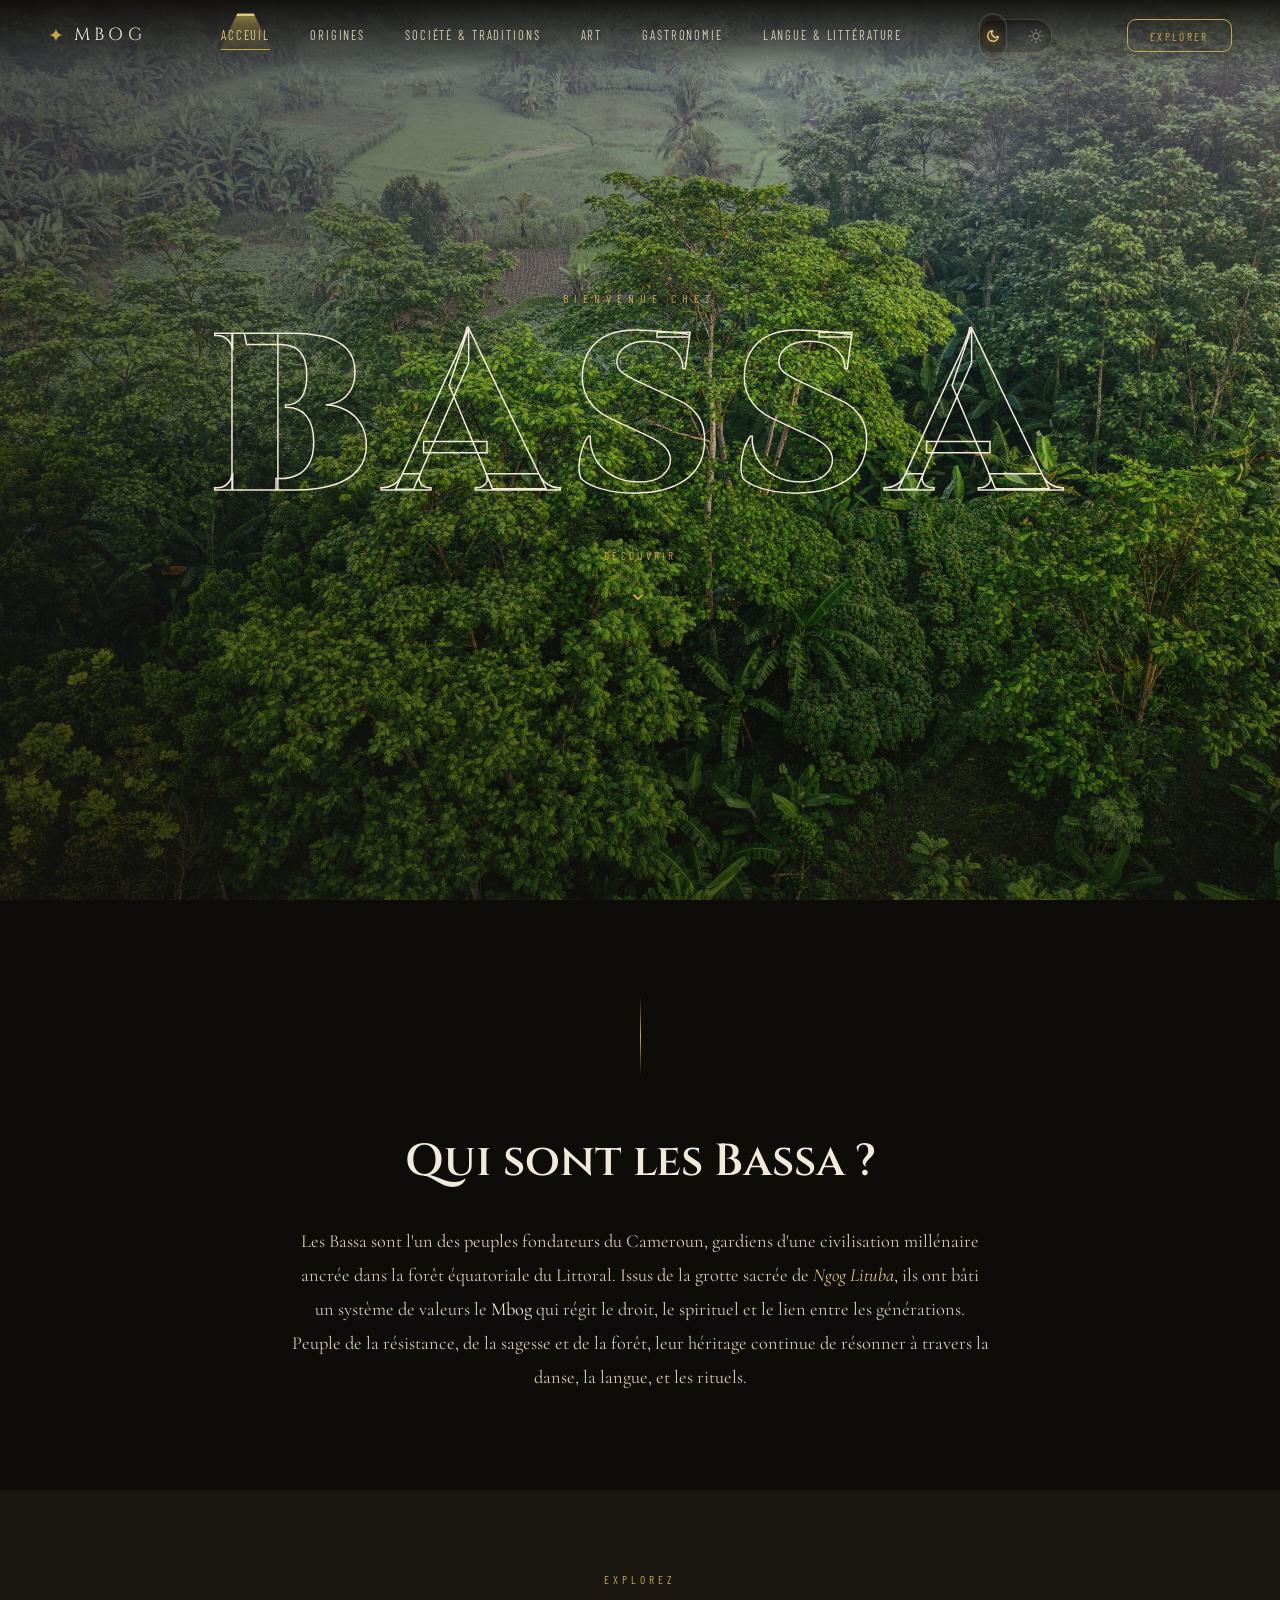
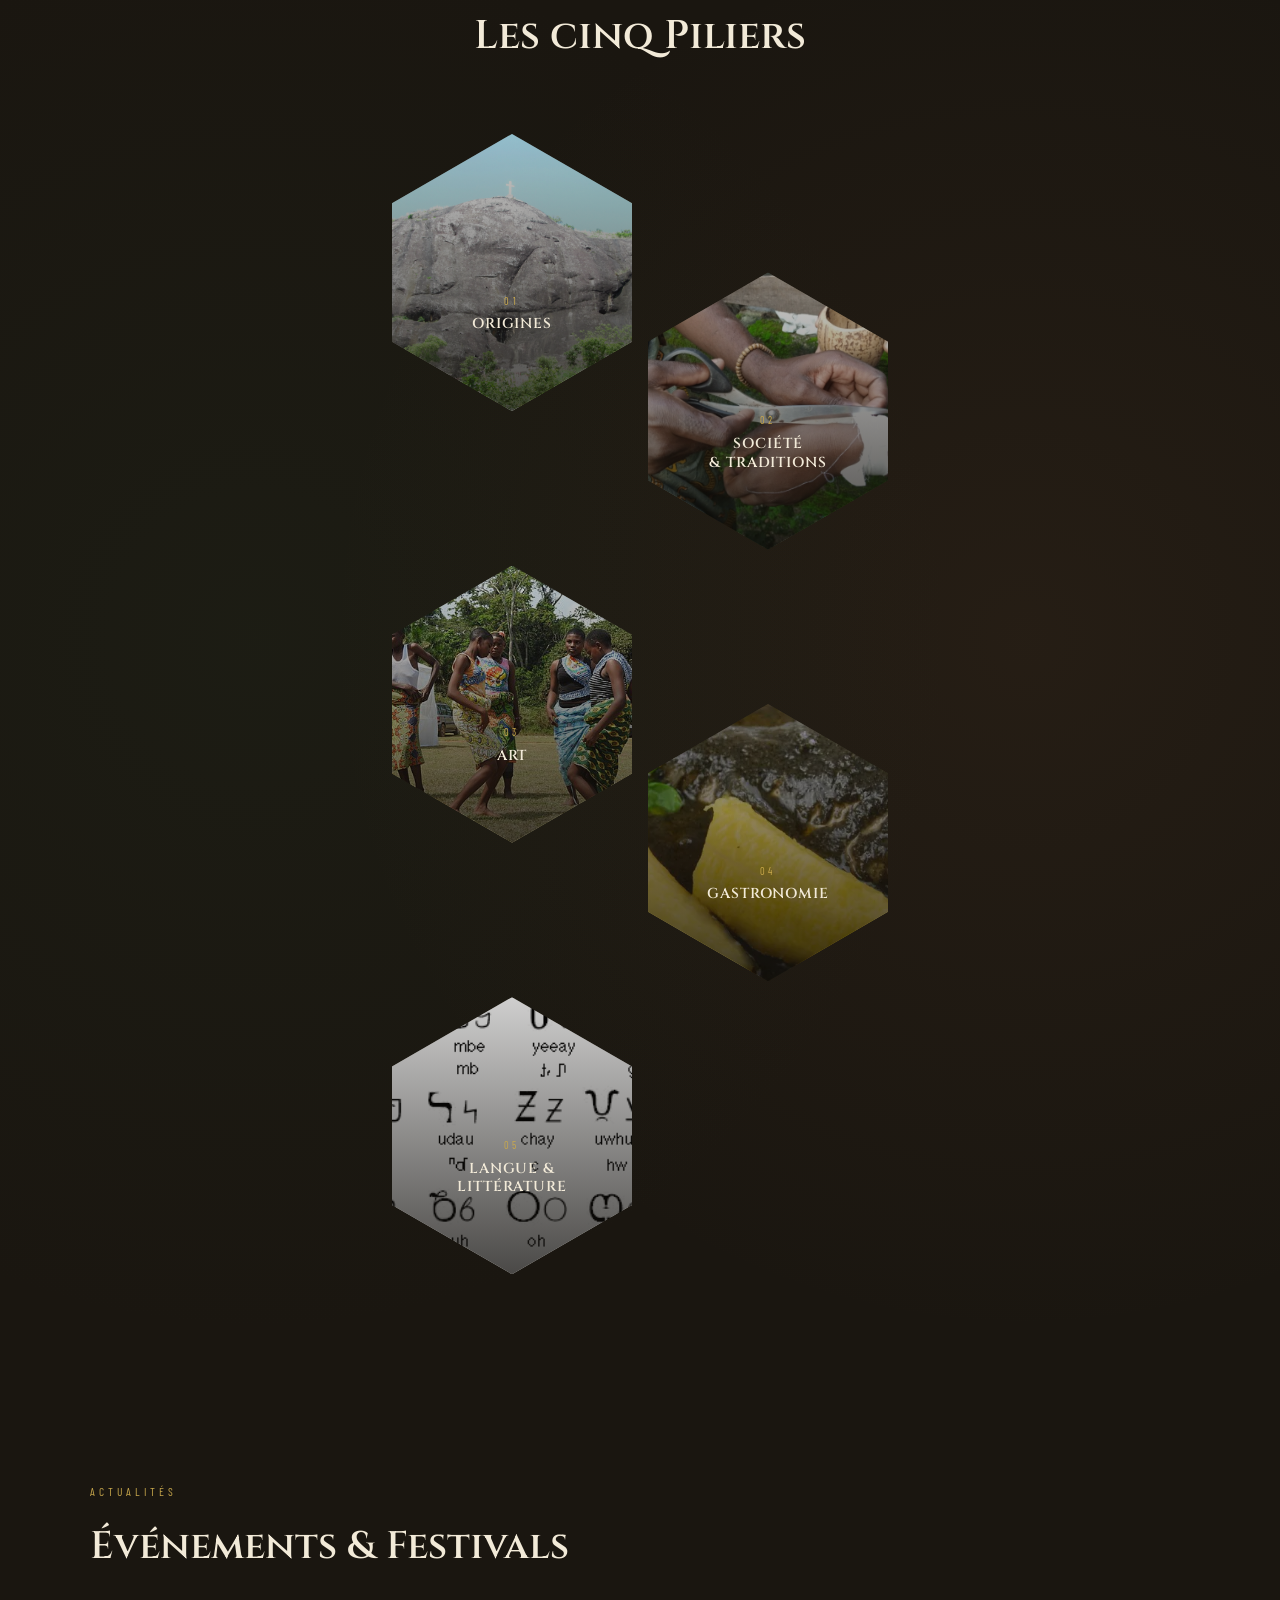
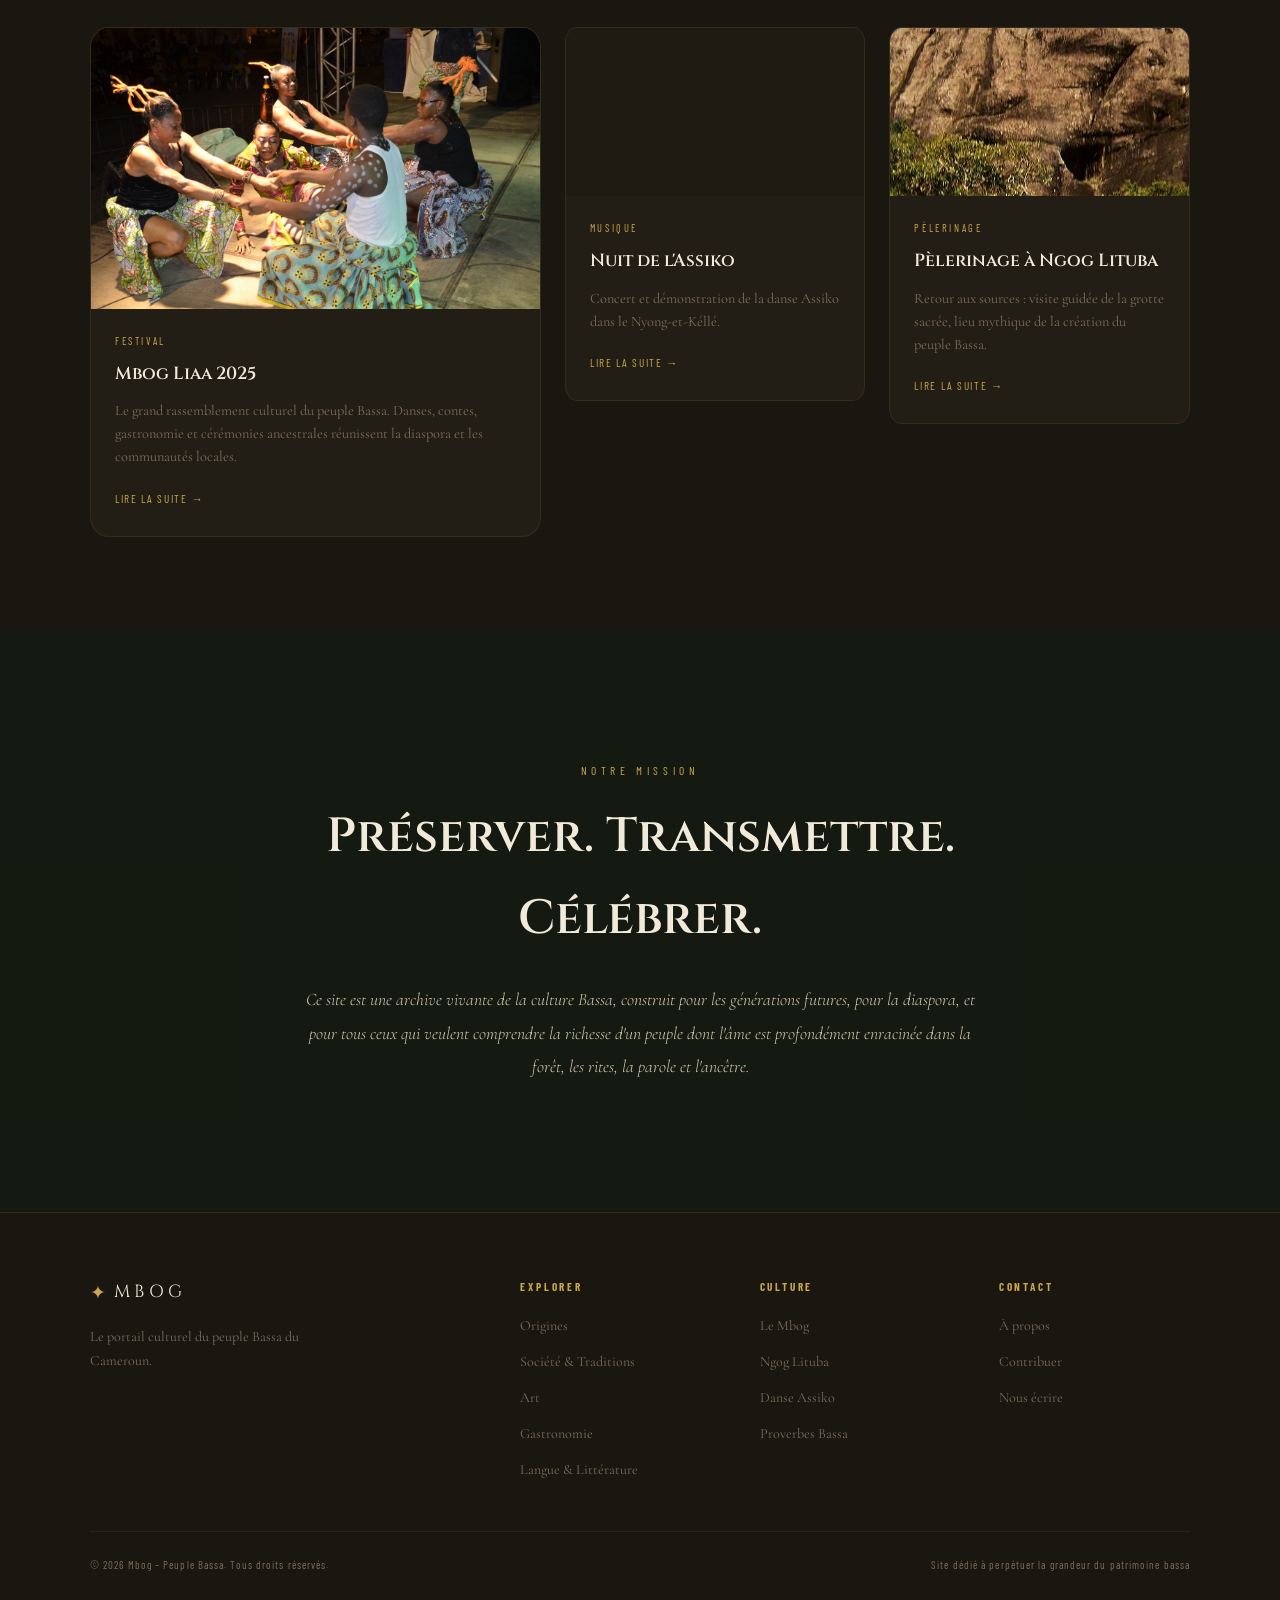
==== pages/index.html @ 488987d0 "ajout de l'effet de fleuve sur la pages histoire ." ====
<!DOCTYPE html>
<html lang="fr">
<head>
  <meta charset="UTF-8" />
  <meta name="viewport" content="width=device-width, initial-scale=1.0" />
  <title>Mbog — Le Peuple Bassa</title>
  <link rel="stylesheet" href="../css/style.css" />
  <link rel="preconnect" href="https://fonts.googleapis.com" />
  <link rel="preconnect" href="https://fonts.gstatic.com" crossorigin />
  <link href="https://fonts.googleapis.com/css2?family=Cinzel:wght@400;600;900&family=Cormorant+Garamond:ital,wght@0,300;0,400;1,300;1,400&family=Barlow+Condensed:wght@200;300;400&display=swap" rel="stylesheet" />
  <script src="../js/theme.js" defer></script>
</head>
<body>

  <!-- ═══════════════════════════════ NAVBAR ═══════════════════════════════ -->
  <nav class="navbar">
    <div class="nav-logo">
      <span class="logo-symbol">✦</span>
      <span class="logo-text">MBOG</span>
    </div>
    <ul class="nav-links">
      <li><a href="index.html" class="active">acceuil</a></li>
      <li><a href="histoire.html">Origines</a></li>
      <li><a href="societe.html">Société & Traditions</a></li>
      <li><a href="art.html">Art </a></li>
      <li><a href="Gastronomie.html"> Gastronomie</a></li>
      <li><a href="langue.html">Langue & Littérature</a></li>
    </ul>
    <div class="theme-toggle-wrapper">
      <input type="checkbox" id="theme-toggle" class="theme-checkbox">
      <label for="theme-toggle" class="theme-toggle-label">
        <span class="toggle-icon icon-moon">
          <svg xmlns="http://www.w3.org/2000/svg" viewBox="0 0 24 24" fill="none" stroke="currentColor" stroke-width="2.5" stroke-linecap="round" stroke-linejoin="round">
            <path d="M21 12.79A9 9 0 1 1 11.21 3 7 7 0 0 0 21 12.79z"></path>
          </svg>
        </span>

        <span class="toggle-icon icon-sun">
          <svg xmlns="http://www.w3.org/2000/svg" viewBox="0 0 24 24" fill="none" stroke="currentColor" stroke-width="2.5" stroke-linecap="round" stroke-linejoin="round">
            <circle cx="12" cy="12" r="5"></circle>
            <line x1="12" y1="1" x2="12" y2="3"></line>
            <line x1="12" y1="21" x2="12" y2="23"></line>
            <line x1="4.22" y1="4.22" x2="5.64" y2="5.64"></line>
            <line x1="18.36" y1="18.36" x2="19.78" y2="19.78"></line>
            <line x1="1" y1="12" x2="3" y2="12"></line>
            <line x1="21" y1="12" x2="23" y2="12"></line>
            <line x1="4.22" y1="19.78" x2="5.64" y2="18.36"></line>
            <line x1="18.36" y1="5.64" x2="19.78" y2="4.22"></line>
          </svg>
        </span>
        
        <div class="glass-bubble"></div>
      </label>
    </div>
    <div class="nav-cta">
      <a href="#explorer" class="btn-nav">Explorer</a>
    </div>
  </nav>

  <!-- ═══════════════════════════════ HERO ═══════════════════════════════ -->
  <header class="hero" id="accueil">
  
    <div class="hero-bg"></div>
    <div class="hero-overlay"></div>
    <div class="hero-grain"></div>

    <div class="hero-content">
      <p class="hero-eyebrow">bienvenue chez</p>
      <h1 class="hero-title">
        <span class="hero-title-big">BASSA</span>
      </h1>
      <a href="#explorer" class="hero-scroll-cta">
        <span>Découvrir</span>
        <span class="scroll-arrow">&#8964;</span>
      </a>
    </div>

  </header>

  <!-- ═══════════════════════════════ INTRO ═══════════════════════════════ -->
  <section class="intro-section">
    <div class="intro-deco-line"></div>
    <div class="intro-inner">
      <h2 class="intro-heading">Qui sont les Bassa ?</h2>
      <p class="intro-text">
        Les Bassa sont l'un des peuples fondateurs du Cameroun, gardiens d'une civilisation millénaire ancrée dans 
        la forêt équatoriale du Littoral. Issus de la grotte sacrée de <em>Ngog Lituba</em>, ils ont bâti un 
        système de valeurs le <strong>Mbog</strong>  qui régit le droit, le spirituel et le lien entre 
        les générations. Peuple de la résistance, de la sagesse et de la forêt, leur héritage continue de 
        résonner à travers la danse, la langue, et les rituels.
      </p>
    </div>
  </section>

  <!-- ═══════════════════════════════ HEXAGONES ═══════════════════════════════ -->
  <section class="hex-section" id="explorer">
    <div class="hex-section-title">
      <span class="section-label">Explorez</span>
      <h2>Les cinq Piliers</h2>
    </div>

    <div class="hex-grid">

      <!-- Hexagone 1 — Origines -->
      <a href="histoire.html" class="hex-item hex-item--top-left">
        <div class="hex-clip">
          
          <img src="../assets/images/hex-histoire.jpg" alt="Origines et Histoire Bassa" class="hex-img" />
          <div class="hex-veil"></div>
          <div class="hex-label">
            <span class="hex-cat">01</span>
            <span class="hex-name">Origines</span>
            <span class="hex-cta">Découvrir →</span>
          </div>
        </div>
      </a>

      <!-- Hexagone 2 — Société -->
      <a href="societe.html" class="hex-item hex-item--top-right">
        <div class="hex-clip">
          
          <img src="../assets/images/hex-societé.webp" alt="Société et Traditions Bassa" class="hex-img" />
          <div class="hex-veil"></div>
          <div class="hex-label">
            <span class="hex-cat">02</span>
            <span class="hex-name">Société<br>&amp; Traditions</span>
            <span class="hex-cta">Découvrir →</span>
          </div>
        </div>
      </a>

      <!-- Hexagone 3 — Art -->
      <a href="art.html" class="hex-item hex-item--bot-left">
        <div class="hex-clip">
          
          <img src="../assets/images/assiko.jpg" alt="Art et Gastronomie Bassa" class="hex-img" />
          <div class="hex-veil"></div>
          <div class="hex-label">
            <span class="hex-cat">03</span>
            <span class="hex-name">Art </span>
            <span class="hex-cta">Découvrir →</span>
          </div>
        </div>
      </a>

      <!-- Hexagone 4 — gastronomie -->
      <a href="gastronomie.html" class="hex-item hex-item--bot-right">
        <div class="hex-clip">
          
          <img src="../assets/images/bongo'o.webp" alt="Art et Gastronomie Bassa" class="hex-img" />
          <div class="hex-veil"></div>
          <div class="hex-label">
            <span class="hex-cat">04</span>
            <span class="hex-name">Gastronomie</span>
            <span class="hex-cta">Découvrir →</span>
          </div>
        </div>
      </a>

      <!-- Hexagone 5 — Langue -->
      <a href="langue.html" class="hex-item hex-item--top-left2">
        <div class="hex-clip">
          <!-- Remplacez par votre image, ex: écrit en langue Bassa ou conteur -->
          <img src="../assets/images/Alphabet_bassa.gif" alt="Langue et Littérature Bassa" class="hex-img" />
          <div class="hex-veil"></div>
          <div class="hex-label">
            <span class="hex-cat">05</span>
            <span class="hex-name">Langue &amp;<br>Littérature</span>
            <span class="hex-cta">Découvrir →</span>
          </div>
        </div>
      </a>

    </div>
  </section>

  <!-- ═══════════════════════════════ ACTUALITÉS ═══════════════════════════════ -->
  <section class="news-section">
    <div class="news-inner">
      <div class="news-header">
        <span class="section-label">Actualités</span>
        <h2>Événements &amp; Festivals</h2>
      </div>
      <div class="news-grid">

        <article class="news-card news-card--featured">
          <div class="news-card-img" style="background-image: url('../assets/images/fest.jpg');"></div>
          <div class="news-card-body">
            <span class="news-tag">Festival</span>
            <h3>Mbog Liaa 2025</h3>
            <p>Le grand rassemblement culturel du peuple Bassa. Danses, contes, gastronomie et cérémonies ancestrales réunissent la diaspora et les communautés locales.</p>
            <a href="#" class="news-link">Lire la suite →</a>
          </div>
        </article>

        <article class="news-card">
          <div class="news-card-video">
            <video autoplay muted loop playsinline class="card-video">
              <source src="../assets/videos/assiko.mp4" type="video/mp4">
              Votre navigateur ne supporte pas la vidéo.
            </video>
          </div>
          <div class="news-card-body">
            <span class="news-tag">Musique</span>
            <h3>Nuit de l'Assiko</h3>
            <p>Concert et démonstration de la danse Assiko dans le Nyong-et-Kéllé.</p>
            <a href="#" class="news-link">Lire la suite →</a>
          </div>
        </article>

        <article class="news-card">
          <div class="news-card-img" style="background-image: url('../assets/images/even-ngog.jpg');"></div>
          <div class="news-card-body">
            <span class="news-tag">Pèlerinage</span>
            <h3>Pèlerinage à Ngog Lituba</h3>
            <p>Retour aux sources : visite guidée de la grotte sacrée, lieu mythique de la création du peuple Bassa.</p>
            <a href="#" class="news-link">Lire la suite →</a>
          </div>
        </article>

      </div>
    </div>
  </section>

  <!-- ═══════════════════════════════ MISSION ═══════════════════════════════ -->
  <section class="mission-section">
    <div class="mission-bg" style="background-image: url('images/mission-bg.jpg');"></div>
    <div class="mission-overlay"></div>
    <div class="mission-inner">
      <p class="mission-label">Notre Mission</p>
      <h2 class="mission-title">Préserver. Transmettre. Célébrer.</h2>
      <p class="mission-body">
        Ce site est une archive vivante de la culture Bassa, construit pour les générations futures, 
        pour la diaspora, et pour tous ceux qui veulent comprendre la richesse d'un peuple dont 
        l'âme est profondément enracinée dans la forêt, les rites, la parole et l'ancêtre.
      </p>
    </div>
  </section>

  <!-- ═══════════════════════════════ FOOTER ═══════════════════════════════ -->
  <footer class="footer">
    <div class="footer-inner">
      <div class="footer-col footer-brand">
        <div class="footer-logo">
          <span class="logo-symbol">✦</span>
          <span class="logo-text">MBOG</span>
        </div>
        <p>Le portail culturel du peuple Bassa du Cameroun.</p>
      </div>

      <div class="footer-col">
        <h4>Explorer</h4>
        <ul>
          <li><a href="histoire.html">Origines</a></li>
          <li><a href="societe.html">Société &amp; Traditions</a></li>
          <li><a href="art.html">Art</a></li>
          <li><a href="Gastronomie.html">Gastronomie</a></li>
          <li><a href="langue.html">Langue &amp; Littérature</a></li>
        </ul>
      </div>

      <div class="footer-col">
        <h4>Culture</h4>
        <ul>
          <li><a href="#">Le Mbog</a></li>
          <li><a href="#">Ngog Lituba</a></li>
          <li><a href="#">Danse Assiko</a></li>
          <li><a href="#">Proverbes Bassa</a></li>
        </ul>
      </div>

      <div class="footer-col">
        <h4>Contact</h4>
        <ul>
          <li><a href="#">À propos</a></li>
          <li><a href="#">Contribuer</a></li>
          <li><a href="#">Nous écrire</a></li>
        </ul>
      </div>
    </div>

    <div class="footer-bottom">
      <span>© 2026 Mbog – Peuple Bassa. Tous droits réservés.</span>
      <span>Site dédié à perpétuer la grandeur du patrimoine bassa</span>
    </div>
  </footer>

  <!-- ══════════════════════════════ MOBILE NAV ═══════════════════════════════ -->
  <div class="mobile-bottom-nav">
    <a href="index.html" class="mobile-nav-item active">
      <svg xmlns="http://www.w3.org/2000/svg" viewBox="0 0 24 24" fill="none" stroke="currentColor" stroke-width="2" stroke-linecap="round" stroke-linejoin="round"><path d="m3 9 9-7 9 7v11a2 2 0 0 1-2 2H5a2 2 0 0 1-2-2z"/><polyline points="9 22 9 12 15 12 15 22"/></svg>
      <span>Accueil</span>
    </a>
    
    <a href="histoire.html" class="mobile-nav-item">
      <svg xmlns="http://www.w3.org/2000/svg" viewBox="0 0 24 24" fill="none" stroke="currentColor" stroke-width="2" stroke-linecap="round" stroke-linejoin="round"><circle cx="12" cy="12" r="10"/><polygon points="16.24 7.76 14.12 14.12 7.76 16.24 9.88 9.88 16.24 7.76"/></svg>
      <span>Origines</span>
    </a>
    
    <a href="societe.html" class="mobile-nav-item">
      <svg xmlns="http://www.w3.org/2000/svg" viewBox="0 0 24 24" fill="none" stroke="currentColor" stroke-width="2" stroke-linecap="round" stroke-linejoin="round"><path d="M17 21v-2a4 4 0 0 0-4-4H5a4 4 0 0 0-4 4v2"/><circle cx="9" cy="7" r="4"/><path d="M23 21v-2a4 4 0 0 0-3-3.87"/><path d="M16 3.13a4 4 0 0 1 0 7.75"/></svg>
      <span>Société</span>
    </a>
    
    <a href="art.html" class="mobile-nav-item">
      <svg xmlns="http://www.w3.org/2000/svg" viewBox="0 0 24 24" fill="none" stroke="currentColor" stroke-width="2" stroke-linecap="round" stroke-linejoin="round"><path d="M20.24 12.24a6 6 0 0 0-8.49-8.49L5 10.5V19h8.5z"></path><line x1="16" y1="8" x2="2" y2="22"></line><line x1="17.5" y1="15" x2="9" y2="15"></line></svg>
      <span>Art</span>
    </a>
    
    <a href="gastronomie.html" class="mobile-nav-item">
      <svg xmlns="http://www.w3.org/2000/svg" viewBox="0 0 24 24" fill="none" stroke="currentColor" stroke-width="2" stroke-linecap="round" stroke-linejoin="round"><path d="M18 8h1a4 4 0 0 1 0 8h-1"></path><path d="M2 8h16v9a4 4 0 0 1-4 4H6a4 4 0 0 1-4-4V8z"></path><line x1="6" y1="1" x2="6" y2="4"></line><line x1="10" y1="1" x2="10" y2="4"></line><line x1="14" y1="1" x2="14" y2="4"></line></svg>
      <span>Gastro.</span>
    </a>
    
    <a href="langue.html" class="mobile-nav-item">
      <svg xmlns="http://www.w3.org/2000/svg" viewBox="0 0 24 24" fill="none" stroke="currentColor" stroke-width="2" stroke-linecap="round" stroke-linejoin="round"><path d="M21 15a2 2 0 0 1-2 2H7l-4 4V5a2 2 0 0 1 2-2h14a2 2 0 0 1 2 2z"/></svg>
      <span>Langue</span>
    </a>
  </div>
  <script src="../js/main.js" defer></script>
</body>
</html>
---- css/style.css ----
/* ═══════════════════════════════════════════════════════════════
   MBOG — Site Culturel du Peuple Bassa
   Style principal — style.css
   Palette : Terre, Or, Forêt, Nuit
═══════════════════════════════════════════════════════════════ */

/* ── VARIABLES & RESET ─────────────────────────────────────── */
:root {
  --c-bg:         #0e0c09;
  --c-surface:    #1a1610;
  --c-surface2:   #231e15;
  --c-gold:       #c9a84c;
  --c-gold-light: #e2c97e;
  --c-earth:      #8b5e3c;
  --c-forest:     #2d4a2f;
  --c-cream:      #f2ead8;
  --c-text:       #d4c9b0;
  --c-text-dim:   #7a6e5a;
  --c-white:      #ffffff;
  --c-Nbgs:       rgba(14,12,9,0.97);
  --c-Nbg: linear-gradient(to bottom, rgba(14,12,9,0.92) 0%, rgba(14,12,9,0) 100%);
  --font-display: 'Cinzel', serif;
  --font-body:    'Cormorant Garamond', serif;
  --font-ui:      'Barlow Condensed', sans-serif;

  --hex-size: 240px;
  --hex-gap:  16px;

  --nav-h: 72px;
  --transition: 0.55s cubic-bezier(0.25, 0.8, 0.25, 1);

  /* --- AJOUT : Image Hero par défaut (Forêt - Mode Sombre) --- */
  --bg-hero-image: url('../assets/images/hero-forest.jpg');
}

/* ═══════════════════════════════════════════════════════════════
   THÈME LIGHT 
═══════════════════════════════════════════════════════════════ */
[data-theme="light"] {
  /* Fonds (Ivoire / Argile claire / Sable) */
  --c-bg:         #FAF6F0; 
  --c-surface:    #EFEAE0;
  --c-surface2:   #E4DCD0;
  --c-Nbgs:       rgba(217, 206, 189, 0.97);
  --c-Nbg: linear-gradient(to bottom, rgba(207, 187, 159, 0.92) 0%, rgba(216, 194, 161, 0) 100%);

  /* Or et Accents (Assombris pour garantir un excellent contraste sur fond clair) */
  --c-gold:       #8C620B;
  --c-gold-light: #A67C1E;

  /* Textes et Titres (Inversion pour lisibilité sur fond clair) */
  --c-cream:      #edb356; /* Devient Ébène clair pour les grands titres */
  --c-text:       #2A241C; /* Texte principal sombre et doux */
  --c-text-dim:   #615645; /* Texte secondaire légèrement atténué */

  --bg-hero-image: url('../assets/images/hero-sanaga.jpg');
}

*, *::before, *::after { box-sizing: border-box; margin: 0; padding: 0; }

html { scroll-behavior: smooth; font-size: 16px; }

body {
  background: var(--c-bg);
  color: var(--c-text);
  font-family: var(--font-body);
  line-height: 1.7;
  overflow-x: hidden;
}
/*──────────── moteur de transition fluide ────────────────*/
body, .navbar, .nav-links, .btn-nav, .theme-toggle-label, .glass-bubble {
  transition: background-color var(--transition),
              color var(--transition),
              border-color var(--transition),
              box-shadow var(--transition);
}

a { color: inherit; text-decoration: none; }
img { display: block; width: 100%; height: 100%; object-fit: cover; }
ul { list-style: none; }

/* ── SCROLLBAR ──────────────────────────────────────────────── */
::-webkit-scrollbar { width: 6px; }
::-webkit-scrollbar-track { background: var(--c-bg); }
::-webkit-scrollbar-thumb { background: var(--c-gold); border-radius: 3px; }

/* ── UTILITY ────────────────────────────────────────────────── */
.section-label {
  font-family: var(--font-ui);
  font-size: 0.72rem;
  letter-spacing: 0.35em;
  text-transform: uppercase;
  color: var(--c-gold);
  display: block;
  margin-bottom: 0.75rem;
}

/* ═══════════════════════════════════════════════════════════════
   NAVBAR
═══════════════════════════════════════════════════════════════ */
.navbar {
  position: fixed;
  top: 0; left: 0; right: 0;
  height: var(--nav-h);
  display: flex;
  align-items: center;
  justify-content: space-between;
  padding: 0 3rem;
  z-index: 100;
  background: var(--c-Nbg);
  backdrop-filter: blur(0px);
  transition: background var(--transition), backdrop-filter var(--transition);
}
.navbar.scrolled {
  background: var(--c-Nbgs);
  backdrop-filter: blur(12px);
  border-bottom: 1px solid rgba(201,168,76,0.15);
}

.nav-logo {
  display: flex;
  align-items: center;
  gap: 0.6rem;
}
.logo-symbol {
  color: var(--c-gold);
  font-size: 1.2rem;
}
.logo-text {
  font-family: var(--font-display);
  font-size: 1.1rem;
  letter-spacing: 0.25em;
  color: var(--c-cream);
}

.nav-links {
  display: flex;
  gap: 2.5rem;
}
.nav-links a {
  font-family: var(--font-ui);
  font-size: 0.78rem;
  letter-spacing: 0.15em;
  text-transform: uppercase;
  color: var(--c-text);
  transition: color var(--transition);
  position: relative;
}

/* ═══════════════════════════════════════════════════════════════
   NAVBAR : PROJECTEUR EN HAUT + LIGNE EN BAS
═══════════════════════════════════════════════════════════════ */

.nav-links a {
  font-family: var(--font-ui);
  font-size: 0.78rem;
  letter-spacing: 0.15em;
  text-transform: uppercase;
  color: var(--c-text);
  transition: color var(--transition);
  position: relative;
  display: inline-block;
}

/* 1. LE PROJECTEUR (Fusion de la barre source et du faisceau) */
.nav-links a::before {
  content: '';
  position: absolute;
  top: -12px; /* Positionné au-dessus du texte */
  left: 50%;
  transform: translateX(-50%);
  width: 55px;  /* Largeur de la base du cône */
  height: 40px; /* Hauteur du faisceau */
  
  /* Le faisceau de lumière transparent qui descend */
  background: linear-gradient(to bottom, rgba(212, 175, 55, 0.25), transparent);
  
  /* Découpe en trapèze pour la forme du cône */
  clip-path: polygon(35% 0%, 65% 0%, 100% 100%, 0% 100%);
  
  /* La petite barre lumineuse intense est injectée directement sur l'arête supérieure */
  border-top: 3px solid var(--c-gold-light);
  
  /* Caché par défaut */
  opacity: 0;
  transition: opacity var(--transition), filter var(--transition);
  pointer-events: none;
  z-index: -1;
}

/* 2. LA LIGNE TRADITIONNELLE EN BAS */
.nav-links a::after {
  content: '';
  position: absolute;
  bottom: -3px; 
  left: 0;
  width: 0; 
  height: 1px;
  background: var(--c-gold);
  transition: width var(--transition);
}

/* ═══════════════════════════════════════════════════════════════
   COMPORTEMENT AU SURVOL (HOVER) ET ÉTAT ACTIVE
═══════════════════════════════════════════════════════════════ */

.nav-links a:hover { 
  color: var(--c-gold-light); 
}

/* Allumage du projecteur en haut */
.nav-links a:hover::before,
.nav-links a.active::before {
  opacity: 1;
  /* Effet néon diffus autour de la barre du haut */
  filter: drop-shadow(0 0 4px var(--c-gold-light)); 
}

/* Dessin de la ligne en bas */
.nav-links a:hover::after,
.nav-links a.active::after { 
  width: 100%; 
}

/* Couleur du texte pour la page active */
.nav-links a.active {
  color: var(--c-gold-light);
}

/* ═══════════════════════════════════════════════════════════════
   STRUCTURE DU GLASS TOGGLE
═══════════════════════════════════════════════════════════════ */
.theme-toggle-wrapper {
  display: flex;
  align-items: center;
}

/* Cache la case à cocher native */
.theme-checkbox {
  display: none;
}

/* Le conteneur (la pilule) */
.theme-toggle-label {
  width: 75px;
  height: 34px;
  background: rgba(23, 20, 16, 0.23); /* Fond sombre translucide */
  border: 1px solid rgba(214, 175, 55, 0.2); /* Fine bordure dorée */
  border-radius: 50px;
  position: relative;
  cursor: pointer;
  display: flex;
  justify-content: space-between;
  align-items: center;
  padding: 0 8px;
  box-shadow: inset 0 2px 5px rgba(0, 0, 0, 0.4);
  transition: all var(--transition);
}

/* Les icônes */
.toggle-icon {
  display: flex;
  align-items: center;
  justify-content: center;
  z-index: 2;
  transition: transform var(--transition);
}

/* Taille et couleur de base des icônes */
.toggle-icon svg {
  width: 14px;
  height: 14px;
  /* Par défaut, elles prennent la couleur du texte mais légèrement atténuées */
  stroke: var(--c-text);
  opacity: 0.4;
  transition: stroke var(--transition), opacity var(--transition), filter var(--transition);
}

/* ═══════════════════════════════════════════════════════════════
   EFFET D'ILLUMINATION (DYNAMIQUE)
═══════════════════════════════════════════════════════════════ */

/* 1. Quand le mode DARK est actif (case décochée) : La lune s'illumine en or */
.theme-checkbox:not(:checked) + .theme-toggle-label .icon-moon svg {
  stroke: var(--c-gold-light);
  opacity: 1;
  filter: drop-shadow(0 0 4px var(--c-gold));
}

/* 2. Quand le mode LIGHT est actif (case cochée) : Le soleil s'illumine */
.theme-checkbox:checked + .theme-toggle-label .icon-sun svg {
  stroke: var(--c-gold);
  opacity: 1;
  filter: drop-shadow(0 0 4px var(--c-gold));
}

/* La bulle de verre coulissante (Glassmorphism) */
.glass-bubble {
  position: absolute;
  top: -7px;
  left: 1px;
  width: 28px;
  height: 46px;
  border-radius: 50px;
  
  /* L'effet de verre dépoli */
  background: rgba(128, 127, 127, 0.06);
  backdrop-filter: blur(6px);
  -webkit-backdrop-filter: blur(6px);
  
  /* Ombres et reflets du verre */
  border: 1px solid rgba(255, 255, 255, 0.153);
  box-shadow: 0 4px 10px rgba(0, 0, 0, 0.14), 
              inset 0 1px 1px rgba(255, 255, 255, 0.127);
              
  z-index: 1;
  transition: transform 0.4s cubic-bezier(0.25, 1, 0.5, 1);
}

/* ═══════════════════════════════════════════════════════════════
   ANIMATION ET COMPORTEMENT DES THÈMES
═══════════════════════════════════════════════════════════════ */

/* Quand la case est cochée (Mode Light provoqué par l'utilisateur) */
.theme-checkbox:checked + .theme-toggle-label .glass-bubble {
  transform: translateX(43px); /* Fait glisser la bulle sur le soleil */
}

/* --- Adaptations au Thème Light Global (quand html[data-theme="light"]) --- */
[data-theme="light"] .theme-toggle-label {
  background: rgba(227, 212, 190, 0.307); /* Fond sable clair */
  border: 1px solid rgba(140, 97, 11, 0.174); /* Bordure bronze */
  box-shadow: inset 0 2px 4px rgba(0, 0, 0, 0.1);
}

[data-theme="light"] .glass-bubble {
  background: rgba(255, 255, 255, 0.136); /* Verre plus blanc et visible sur fond clair */
  border: 1px solid rgba(255, 255, 255, 0.238);
  box-shadow: 0 4px 8px rgba(0, 0, 0, 0.1);
}

.btn-nav {
  font-family: var(--font-ui);
  font-size: 0.72rem;
  letter-spacing: 0.2em;
  text-transform: uppercase;
  padding: 0.55rem 1.4rem;
  border: 1px solid var(--c-gold);
  color: var(--c-gold);
  border-radius: 9px;
  transition: all var(--transition);
}
.btn-nav:hover {
  background: var(--c-gold);
  color: var(--c-bg);
}

/* ═══════════════════════════════════════════════════════════════
   HERO
═══════════════════════════════════════════════════════════════ */
.hero {
  position: relative;
  width: 100%;
  height: 100vh;
  min-height: 680px;
  display: flex;
  align-items: center;
  justify-content: center;
  overflow: hidden;
}

.hero-bg {
  position: absolute;
  inset: 0;
  background-image: url('../assets/images/foret4.jpg');
  background-size: cover;
  background-position: center 40%;
  background-repeat: no-repeat;
  /* Fallback si l'image n'est pas encore disponible */
  background-color: #1a2a1c;
  transform: scale(1.05);
  animation: heroZoom 18s ease-in-out infinite alternate;
}
@keyframes heroZoom {
  from { transform: scale(1.05); }
  to   { transform: scale(1.12); }
}

.hero-bg::after {
  content: '';
  position: absolute;
  top: 0; left: 0; width: 100%; height: 100%;
  background-image: url('../assets/images/foret2.jpg');
  background-color: #a5aba6;
  background-size: cover;
  background-position: center 40%;
  opacity: 0;
  transition: opacity var(--transition);
  z-index: 1;

}

[data-theme="light"] .hero-bg::after {
  opacity: 1;
}

.hero-overlay {
  position: absolute;
  inset: 0;
  background:
    linear-gradient(to bottom, rgba(14,12,9,0.45) 0%, rgba(14,12,9,0.15) 40%, rgba(14,12,9,0.6) 100%),
    linear-gradient(to right, rgba(14,12,9,0.5) 0%, transparent 60%);
}

/* Effet grain filmique */
.hero-grain {
  position: absolute;
  inset: 0;
  opacity: 0.06;
  background-image: url("data:image/svg+xml,%3Csvg viewBox='0 0 256 256' xmlns='http://www.w3.org/2000/svg'%3E%3Cfilter id='noise'%3E%3CfeTurbulence type='fractalNoise' baseFrequency='0.9' numOctaves='4' stitchTiles='stitch'/%3E%3C/filter%3E%3Crect width='100%25' height='100%25' filter='url(%23noise)'/%3E%3C/svg%3E");
  background-size: 200px 200px;
  pointer-events: none;
}

.hero-content {
  position: relative;
  z-index: 2;
  text-align: center;
  padding: 0 2rem;
  animation: heroFadeIn 1.4s ease both;
}
@keyframes heroFadeIn {
  from { opacity: 0; transform: translateY(28px); }
  to   { opacity: 1; transform: translateY(0); }
}

.hero-eyebrow {
  font-family: var(--font-ui);
  font-size: 0.75rem;
  letter-spacing: 0.5em;
  text-transform: uppercase;
  color: var(--c-gold);
  margin-bottom: 1.2rem;
  animation: heroFadeIn 1.4s 0.2s ease both;
}

.hero-title {
  line-height: 0.85;
  margin-bottom: 1.5rem;
}
.hero-title-big {
  font-family: var(--font-display);
  font-size: clamp(5rem, 18vw, 14rem);
  font-weight: 900;
  letter-spacing: 0.08em;
  color: transparent;
  -webkit-text-stroke: 1.5px var(--c-cream);
  display: block;
  animation: heroFadeIn 1.4s 0.3s ease both;
}

.hero-scroll-cta {
  display: inline-flex;
  flex-direction: column;
  align-items: center;
  gap: 0.4rem;
  font-family: var(--font-ui);
  font-size: 0.7rem;
  letter-spacing: 0.3em;
  text-transform: uppercase;
  color: var(--c-gold);
  animation: heroFadeIn 1.4s 0.6s ease both;
  transition: color var(--transition);
}
.hero-scroll-cta:hover { color: var(--c-gold-light); }
.scroll-arrow {
  font-size: 1.5rem;
  animation: bounce 2s ease infinite;
}
@keyframes bounce {
  0%, 100% { transform: translateY(0); }
  50%       { transform: translateY(8px); }
}

.event-dot {
  width: 8px; height: 8px;
  background: var(--c-gold);
  border-radius: 50%;
  animation: pulse 2s ease infinite;
}
@keyframes pulse {
  0%, 100% { opacity: 1; transform: scale(1); }
  50%       { opacity: 0.5; transform: scale(1.4); }
}
.event-label {
  font-family: var(--font-ui);
  font-size: 0.7rem;
  letter-spacing: 0.15em;
  text-transform: uppercase;
  color: var(--c-gold);
}
.event-name {
  font-family: var(--font-body);
  font-size: 0.9rem;
  color: var(--c-cream);
}

/* ═══════════════════════════════════════════════════════════════
   INTRO
═══════════════════════════════════════════════════════════════ */
.intro-section {
  position: relative;
  padding: 6rem 2rem;
  text-align: center;
  background: var(--c-bg);
}

.intro-deco-line {
  width: 1px;
  height: 80px;
  background: linear-gradient(to bottom, transparent, var(--c-gold), transparent);
  margin: 0 auto 3rem;
}

.intro-heading {
  font-family: var(--font-display);
  font-size: clamp(1.8rem, 4vw, 2.8rem);
  font-weight: 600;
  color: var(--c-cream);
  margin-bottom: 1.5rem;
}

.intro-inner {
  max-width: 700px;
  margin: 0 auto;
}

.intro-text {
  font-size: 1.15rem;
  line-height: 1.85;
  color: var(--c-text);
}
.intro-text em { color: var(--c-gold-light); font-style: italic; }
.intro-text strong { color: var(--c-cream); font-weight: 400; }

/* ═══════════════════════════════════════════════════════════════
   HEXAGONES
═══════════════════════════════════════════════════════════════ */
.hex-section {
  padding: 5rem 2rem 7rem;
  background: var(--c-surface);
  position: relative;
  overflow: hidden;
}

/* Décoration en toile de fond */
.hex-section::before {
  content: '';
  position: absolute;
  inset: 0;
  background-image:
    radial-gradient(circle at 20% 50%, rgba(45,74,47,0.12) 0%, transparent 55%),
    radial-gradient(circle at 80% 50%, rgba(139,94,60,0.10) 0%, transparent 55%);
  pointer-events: none;
}

.hex-section-title {
  text-align: center;
  margin-bottom: 4rem;
  position: relative;
}
.hex-section-title h2 {
  font-family: var(--font-display);
  font-size: clamp(1.6rem, 3.5vw, 2.5rem);
  color: var(--c-cream);
  font-weight: 600;
}

/* Grille des 4 hexagones disposés en losange */
.hex-grid {
  display: grid;
  grid-template-columns: var(--hex-size) var(--hex-size);
  grid-template-rows: auto auto;
  gap: var(--hex-gap);
  width: fit-content;
  margin: 0 auto;
  /* Décalage "en nid d'abeille" pour les rangées paires */
}

/*
  Disposition :
    [1] [2]
    [3] [4]
    [5]
  avec la rangée du bas décalée de hex-size/2
*/
.hex-item {
  position: relative;
  display: block;
  width: var(--hex-size);
  height: calc(var(--hex-size) * 1.1547); /* rapport hexagone régulier */
  cursor: pointer;
  transition: transform var(--transition), filter var(--transition);
}
.hex-item:hover { 
  transform: translateY(-8px) scale(1.03);
/* MODIFICATION : Ajout du halo lumineux doré autour de l'hexagone */
  filter: drop-shadow(0 0 15px var(--c-gold));
}

/* Décalage horizontal de la 2e colonne pour créer l'imbrication */
.hex-item--top-right,
.hex-item--bot-right {
  margin-top: calc(var(--hex-size) * 0.577); /* demi-hauteur */
}
/* Réajustement pour aligner joliment les 4 en "losange" */
.hex-item--bot-left,
.hex-item--bot-right {
  margin-top: 0;
}

/* Disposition finale en losange 2×2 */
.hex-grid {
  grid-template-columns: var(--hex-size) var(--hex-size);
  grid-template-rows: repeat(3, auto);
  align-items: start;
}
/* Colonne droite décalée vers le bas */
.hex-item--top-right {
  grid-column: 2;
  grid-row: 1;
  margin-top: calc(var(--hex-size) * 0.577);
}
.hex-item--bot-right {
  grid-column: 2;
  grid-row: 2;
  margin-top: calc(var(--hex-size) * 0.577);
}
.hex-item--top-left { grid-column: 1; grid-row: 1; }
.hex-item--top-left2 { grid-column: 1; grid-row: 3; }
.hex-item--bot-left  { grid-column: 1; grid-row: 2; }

/* Clip hexagonal */
.hex-clip {
  width: 100%;
  height: 100%;
  clip-path: polygon(50% 0%, 100% 25%, 100% 75%, 50% 100%, 0% 75%, 0% 25%);
  overflow: hidden;
  position: relative;
  background: var(--c-surface2);
}

.hex-img {
  width: 100%;
  height: 100%;
  object-fit: cover;
  transition: transform 0.7s cubic-bezier(0.25, 0.8, 0.25, 1);
  /* Fallback couleur si image absente */
  background: var(--c-surface2);
}
.hex-item:hover .hex-img { transform: scale(1.1); }

.hex-veil {
  position: absolute;
  inset: 0;
  background: linear-gradient(to bottom, rgba(14,12,9,0.2) 0%, rgba(14,12,9,0.75) 100%);
  transition: background var(--transition);
}
.hex-item:hover .hex-veil {
  background: linear-gradient(to bottom, rgba(14,12,9,0.05) 0%, rgba(14,12,9,0.85) 100%);
}

.hex-label {
  position: absolute;
  bottom: 18%;
  left: 0; right: 0;
  display: flex;
  flex-direction: column;
  align-items: center;
  gap: 0.3rem;
  text-align: center;
  transition: transform var(--transition);
  padding: 0 1rem;
}
.hex-item:hover .hex-label { transform: translateY(-6px); }

.hex-cat {
  font-family: var(--font-ui);
  font-size: 0.65rem;
  letter-spacing: 0.35em;
  color: var(--c-gold);
}
.hex-name {
  font-family: var(--font-display);
  font-size: 0.9rem;
  font-weight: 600;
  color: var(--c-cream);
  letter-spacing: 0.06em;
  text-transform: uppercase;
  line-height: 1.3;
}
.hex-cta {
  font-family: var(--font-ui);
  font-size: 0.65rem;
  letter-spacing: 0.2em;
  text-transform: uppercase;
  color: var(--c-gold);
  opacity: 0;
  transform: translateY(6px);
  transition: opacity var(--transition), transform var(--transition);
  margin-top: 0.3rem;
}
.hex-item:hover .hex-cta { opacity: 1; transform: translateY(0); }
/* ═══════════════════════════════════════════════════════════════
   EFFET BORDURE LUMINEUSE (AJOUT)
═══════════════════════════════════════════════════════════════ */

/* 1. On prépare l'image et le voile à être réduits proprement */
.hex-img, .hex-veil {
  clip-path: polygon(50% 0%, 100% 0%, 100% 100%, 0% 100%, 0% 0%);
  transition: clip-path var(--transition), transform 0.7s cubic-bezier(0.25, 0.8, 0.25, 1);
}

/* 2. Au survol de l'item, le fond du conteneur devient or */
.hex-item:hover .hex-clip {
  background: var(--c-gold);
}

/* 3. Au survol, on crée un léger retrait (98%) pour laisser passer le fond d'or */
.hex-item:hover .hex-img,
.hex-item:hover .hex-veil {
  clip-path: polygon(50% 1.5%, 98.5% 25.5%, 98.5% 74.5%, 50% 98.5%, 1.5% 74.5%, 1.5% 25.5%);
}

/* ═══════════════════════════════════════════════════════════════
   ACTUALITÉS
═══════════════════════════════════════════════════════════════ */
.news-section {
  padding: 6rem 2rem;
  background: var(--c-surface);
}
.news-inner { max-width: 1100px; margin: 0 auto; }

.news-header {
  margin-bottom: 3rem;
}
.news-header h2 {
  font-family: var(--font-display);
  font-size: clamp(1.6rem, 3.5vw, 2.4rem);
  color: var(--c-cream);
  font-weight: 600;
}

.news-grid {
  display: grid;
  grid-template-columns: 1.5fr 1fr 1fr;
  gap: 1.5rem;
  align-items: start;
}

.news-card {
  background: var(--c-surface2);
  border: 1px solid rgba(201,168,76,0.1);
  border-radius: 4%;
  overflow: hidden;
  transition: border-color var(--transition), transform var(--transition);
}
.news-card:hover {
  border-color: rgba(201,168,76,0.35);
  transform: translateY(-4px);
  box-shadow: 0 2px 55px rgba(201,168,76,0.35);
}

.news-card-img {
  background-size: cover;
  background-position: center;
  background-color: var(--c-surface2);
  aspect-ratio: 16/9;
  transition: transform 0.6s ease;
}
.news-card--featured .news-card-img { aspect-ratio: 16/10; }
.news-card:hover .news-card-img { transform: scale(1.04); }

.news-card-video {
  width: 100%;
  aspect-ratio: 16/9;        /* Garde le format rectangulaire de tes autres cartes */
  background-color: var(--c-surface2);
  overflow: hidden;          /* Indispensable pour que le zoom ne dépasse pas des bords */
  position: relative;
  transition: transform 0.6s ease; /* Fluidité pour le zoom au survol */
}

.card-video {
  width: 100%;
  height: 100%;
  object-fit: cover;         /* La vidéo remplit tout l'espace sans être écrasée */
  display: block;            /* Évite les espaces vides parasites en bas */
}

/* L'effet de zoom au survol de la carte parente */
.news-card:hover .news-card-video {
  transform: scale(1.05);    /* Zoom léger pour l'interactivité */
}

.news-card-video::after {
  content: '';
  position: absolute;
  top: 0; left: 0;
  width: 100%; height: 100%;
  background: rgba(0, 0, 0, 0.1); /* Voile très léger */
  pointer-events: none;
}

.news-card-body {
  padding: 1.5rem;
}
.news-tag {
  font-family: var(--font-ui);
  font-size: 0.65rem;
  letter-spacing: 0.25em;
  text-transform: uppercase;
  color: var(--c-gold);
  display: block;
  margin-bottom: 0.6rem;
}
.news-card h3 {
  font-family: var(--font-display);
  font-size: 1.1rem;
  font-weight: 600;
  color: var(--c-cream);
  margin-bottom: 0.6rem;
}
.news-card p {
  font-size: 0.9rem;
  line-height: 1.6;
  color: var(--c-text-dim);
  margin-bottom: 1rem;
}
.news-link {
  font-family: var(--font-ui);
  font-size: 0.7rem;
  letter-spacing: 0.15em;
  text-transform: uppercase;
  color: var(--c-gold);
  transition: color var(--transition);
}
.news-link:hover { color: var(--c-gold-light); }

/* ═══════════════════════════════════════════════════════════════
   MISSION
═══════════════════════════════════════════════════════════════ */
.mission-section {
  position: relative;
  padding: 8rem 2rem;
  text-align: center;
  overflow: hidden;
}
.mission-bg {
  position: absolute;
  inset: 0;
  background-size: cover;
  background-position: center;
  background-color: var(--c-forest);
}
.mission-overlay {
  position: absolute;
  inset: 0;
  background: rgba(14,12,9,0.78);
}
.mission-inner {
  position: relative;
  z-index: 2;
  max-width: 680px;
  margin: 0 auto;
}
.mission-label {
  font-family: var(--font-ui);
  font-size: 0.72rem;
  letter-spacing: 0.4em;
  text-transform: uppercase;
  color: var(--c-gold);
  margin-bottom: 1rem;
}
.mission-title {
  font-family: var(--font-display);
  font-size: clamp(1.8rem, 4vw, 3rem);
  font-weight: 600;
  color: var(--c-cream);
  margin-bottom: 1.5rem;
}
.mission-body {
  font-size: 1.1rem;
  font-style: italic;
  font-weight: 300;
  color: var(--c-text);
  line-height: 1.9;
}

/* ═══════════════════════════════════════════════════════════════
   FOOTER
═══════════════════════════════════════════════════════════════ */
.footer {
  background: var(--c-surface);
  border-top: 1px solid rgba(201,168,76,0.15);
  padding: 4rem 2rem 2rem;
}
.footer-inner {
  max-width: 1100px;
  margin: 0 auto 3rem;
  display: grid;
  grid-template-columns: 2fr 1fr 1fr 1fr;
  gap: 3rem;
}
.footer-brand .footer-logo {
  display: flex;
  align-items: center;
  gap: 0.5rem;
  margin-bottom: 1rem;
}
.footer-brand p {
  font-size: 0.88rem;
  line-height: 1.65;
  color: var(--c-text-dim);
  max-width: 260px;
}
.footer-col h4 {
  font-family: var(--font-ui);
  font-size: 0.7rem;
  letter-spacing: 0.25em;
  text-transform: uppercase;
  color: var(--c-gold);
  margin-bottom: 1rem;
}
.footer-col ul { display: flex; flex-direction: column; gap: 0.55rem; }
.footer-col a {
  font-size: 0.88rem;
  color: var(--c-text-dim);
  transition: color var(--transition);
}
.footer-col a:hover { color: var(--c-cream); }

.footer-bottom {
  max-width: 1100px;
  margin: 0 auto;
  padding-top: 1.5rem;
  border-top: 1px solid rgba(255,255,255,0.06);
  display: flex;
  justify-content: space-between;
  align-items: center;
  font-family: var(--font-ui);
  font-size: 0.68rem;
  letter-spacing: 0.1em;
  color: var(--c-text-dim);
}

/* Cache la barre mobile par défaut sur les ordinateurs */
.mobile-bottom-nav {
  display: none;
}

/* ═══════════════════════════════════════════════════════════════
   BASCULE SMARTPHONE (Écrans inférieurs à 768px)
   ═══════════════════════════════════════════════════════════════ */
@media (max-width: 768px) {
  
  /* --- NAVBAR SUPÉRIEURE : On isole le milieu --- */
  .nav-links {
    display: none !important; /* Cache les 6 liens textuels en haut */
  }

  .navbar {
    padding: 0 16px;
    height: 64px;
    display: flex;
    justify-content: space-between; /* Aligne proprement [LOGO] à gauche et [ACTIONS] à droite */
    align-items: center;
  }

  .nav-actions {
    display: flex;
    align-items: center;
    gap: 12px; /* Espace serré et propre entre le Glass Toggle et Explorer */
  }

  .btn-nav {
    padding: 6px 12px;
    font-size: 0.75rem; /* Ajuste légèrement la taille du bouton Explorer en haut */
  }

  /* --- NAVBAR INFÉRIEURE : Intégration des 6 Icônes --- */
  .mobile-bottom-nav {
    display: flex;
    position: fixed;
    bottom: 0;
    left: 0;
    width: 100%;
    height: 62px;
    
    /* Structure et couleurs basées sur vos variables dynamiques */
    background-color: var(--c-surface);
    border-top: 1px solid rgba(201, 168, 76, 0.15); /* Légère délimitation or */
    
    justify-content: space-between;
    align-items: center;
    z-index: 999;
    padding: 0 4px;
    padding-bottom: env(safe-area-inset-bottom); /* Gère les barres de navigation Android/iOS */
    transition: background-color var(--transition), border-color var(--transition);
  }

  .mobile-bottom-nav a {
    position: relative; /* CRUCIAL ! Ancre ::before par rapport au 'a' */
    display: flex;       /* Utile si vous avez du texte et des icônes dans le même lien */
    align-items: center; 
  }

  .mobile-bottom-nav a::before {
    content: '';
    position: absolute;
    top: -3px; /* Positionné au-dessus du texte */
    left: 50%;
    transform: translateX(-50%);
    width: 55px;  /* Largeur de la base du cône */
    height: 40px; /* Hauteur du faisceau */
    
    /* Le faisceau de lumière transparent qui descend */
    background: linear-gradient(to bottom, rgba(212, 175, 55, 0.25), transparent);
    
    /* Découpe en trapèze pour la forme du cône */
    clip-path: polygon(35% 0%, 65% 0%, 100% 100%, 0% 100%);
    
    /* La petite barre lumineuse intense est injectée directement sur l'arête supérieure */
    border-top: 3px solid var(--c-gold-light);
    
    /* Caché par défaut */
    opacity: 0;
    transition: opacity var(--transition), filter var(--transition);
    pointer-events: none;
    z-index: -1;
  }

  .mobile-bottom-nav a:hover::before,
  .mobile-bottom-nav a.active::before {
    opacity: 1;
    /* Effet néon diffus autour de la barre du haut */
    filter: drop-shadow(0 0 4px var(--c-gold-light)); 
  }

  /* Style individuel des 6 boutons tactiles */
  .mobile-nav-item {
    display: flex;
    flex-direction: column;
    align-items: center;
    justify-content: center;
    flex: 1;
    height: 100%;
    color: var(--c-text-dim);
    text-decoration: none;
    font-family: var(--font-ui);
    font-size: 0.58rem; /* Taille optimisée pour faire tenir les 6 mots sans retour à la ligne */
    text-transform: uppercase;
    letter-spacing: 0.02em;
    gap: 5px;
    transition: color var(--transition);
  }

  /* Taille uniforme pour vos 6 SVG */
  .mobile-nav-item svg {
    width: 18px;
    height: 18px;
    stroke: var(--c-text-dim);
    transition: stroke var(--transition), transform 0.3s ease;
  }

  /* --- ÉTAT ACTIF (Sélectionné ou Survolé) --- */
  .mobile-nav-item:hover,
  .mobile-nav-item.active {
    color: var(--c-gold);
  }

  .mobile-nav-item:hover svg,
  .mobile-nav-item.active svg {
    stroke: var(--c-gold);
    transform: translateY(-2px); /* Effet d'élévation fluide au clic */
  }

  /* Empêche le contenu de vos pages d'être masqué par la barre basse */
  body {
    padding-bottom: 62px;
  }
}

/* ═══════════════════════════════════════════════════════════════
   RESPONSIVE
═══════════════════════════════════════════════════════════════ */
@media (max-width: 900px) {
  .navbar { padding: 0 1.5rem; }
  .nav-links { display: none; }

  :root { --hex-size: 170px; }

  .news-grid {
    grid-template-columns: 1fr;
  }

  .footer-inner {
    grid-template-columns: 1fr 1fr;
  }
  .footer-bottom {
    flex-direction: column;
    gap: 0.5rem;
    text-align: center;
  }
}

@media (max-width: 540px) {
  :root { --hex-size: 135px; }
  .hero-event-banner { font-size: 0.75rem; padding: 0.5rem 1rem; }
  .event-name { display: none; }
}

/* ═══════════════════════════════════════════════════════════════
   SCROLL ANIMATIONS (Intersection Observer)
═══════════════════════════════════════════════════════════════ */
.reveal {
  opacity: 0;
  transform: translateY(30px);
  transition: opacity 0.8s ease, transform 0.8s ease;
}
.reveal.visible {
  opacity: 1;
  transform: translateY(0);
}

/* ═══════════════════════════════════════════════════════════════
   NAVBAR SCROLL EFFECT — JS inline
═══════════════════════════════════════════════════════════════ */
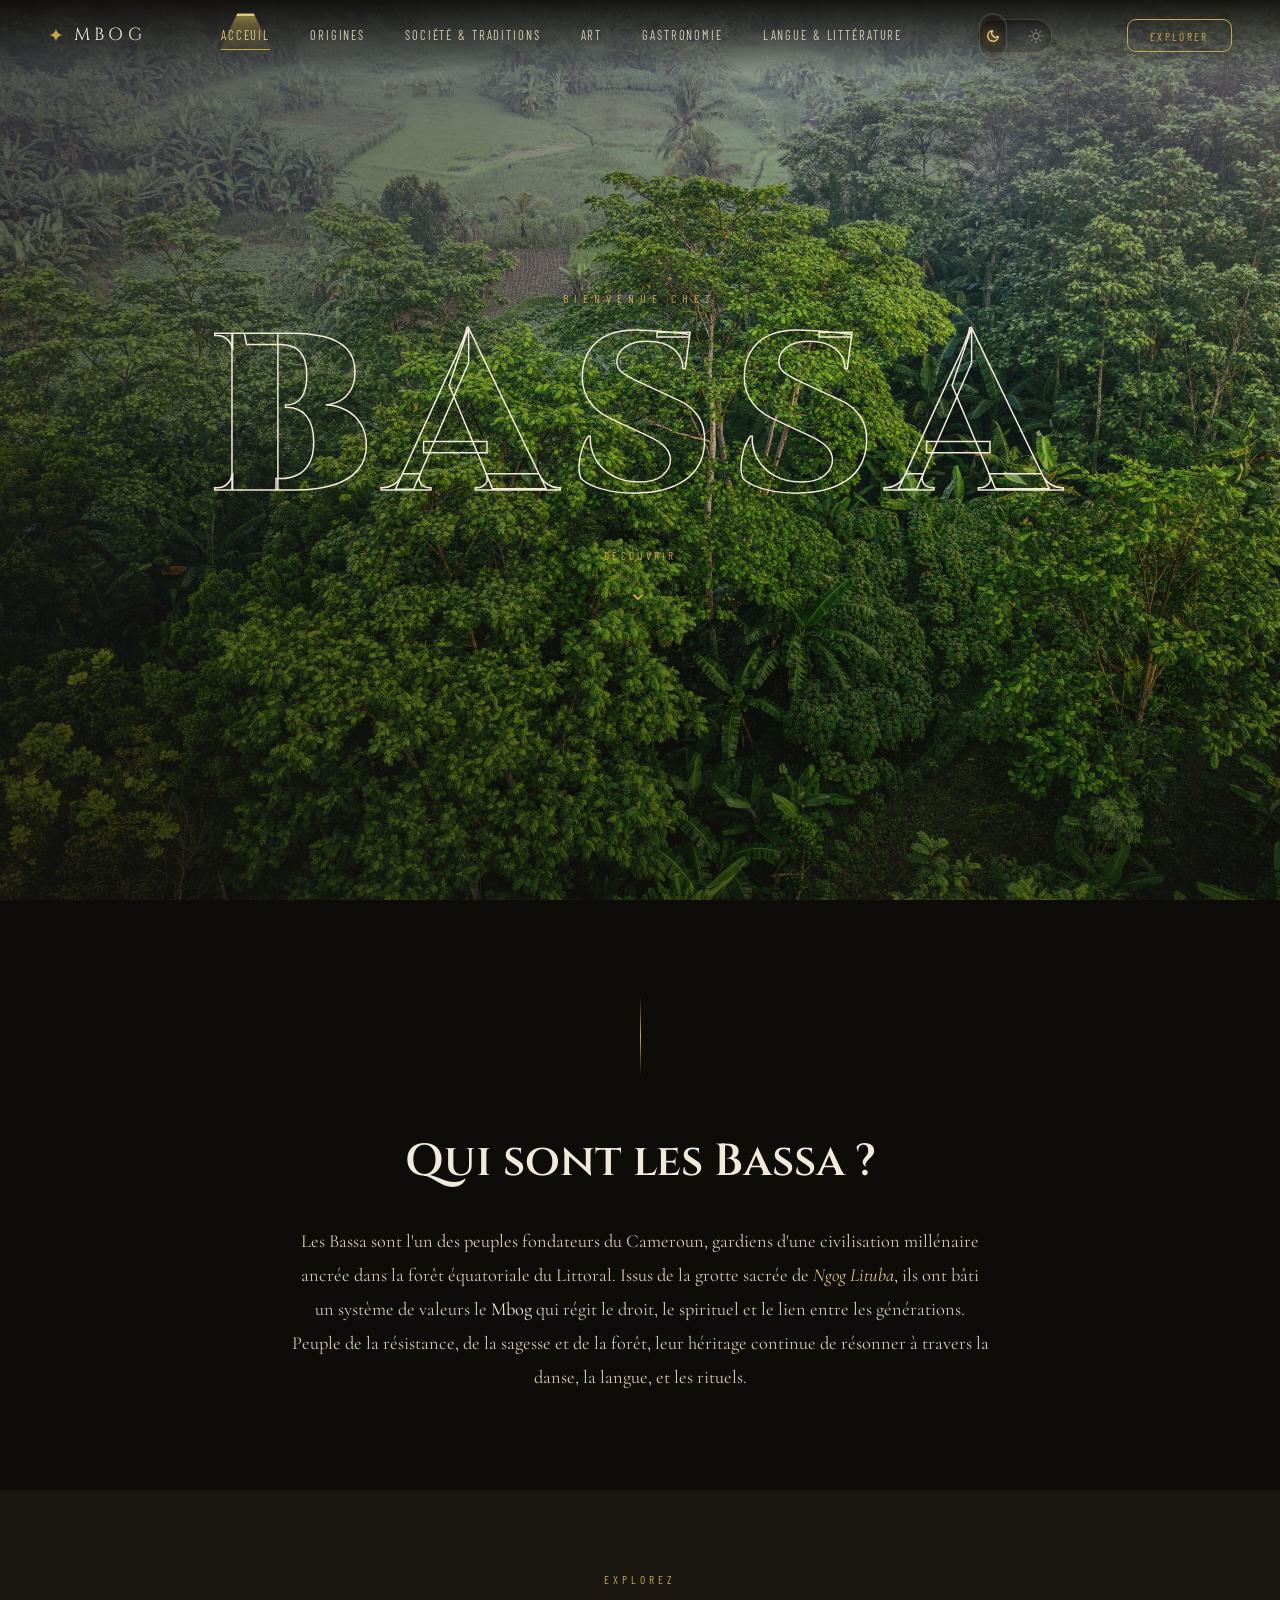
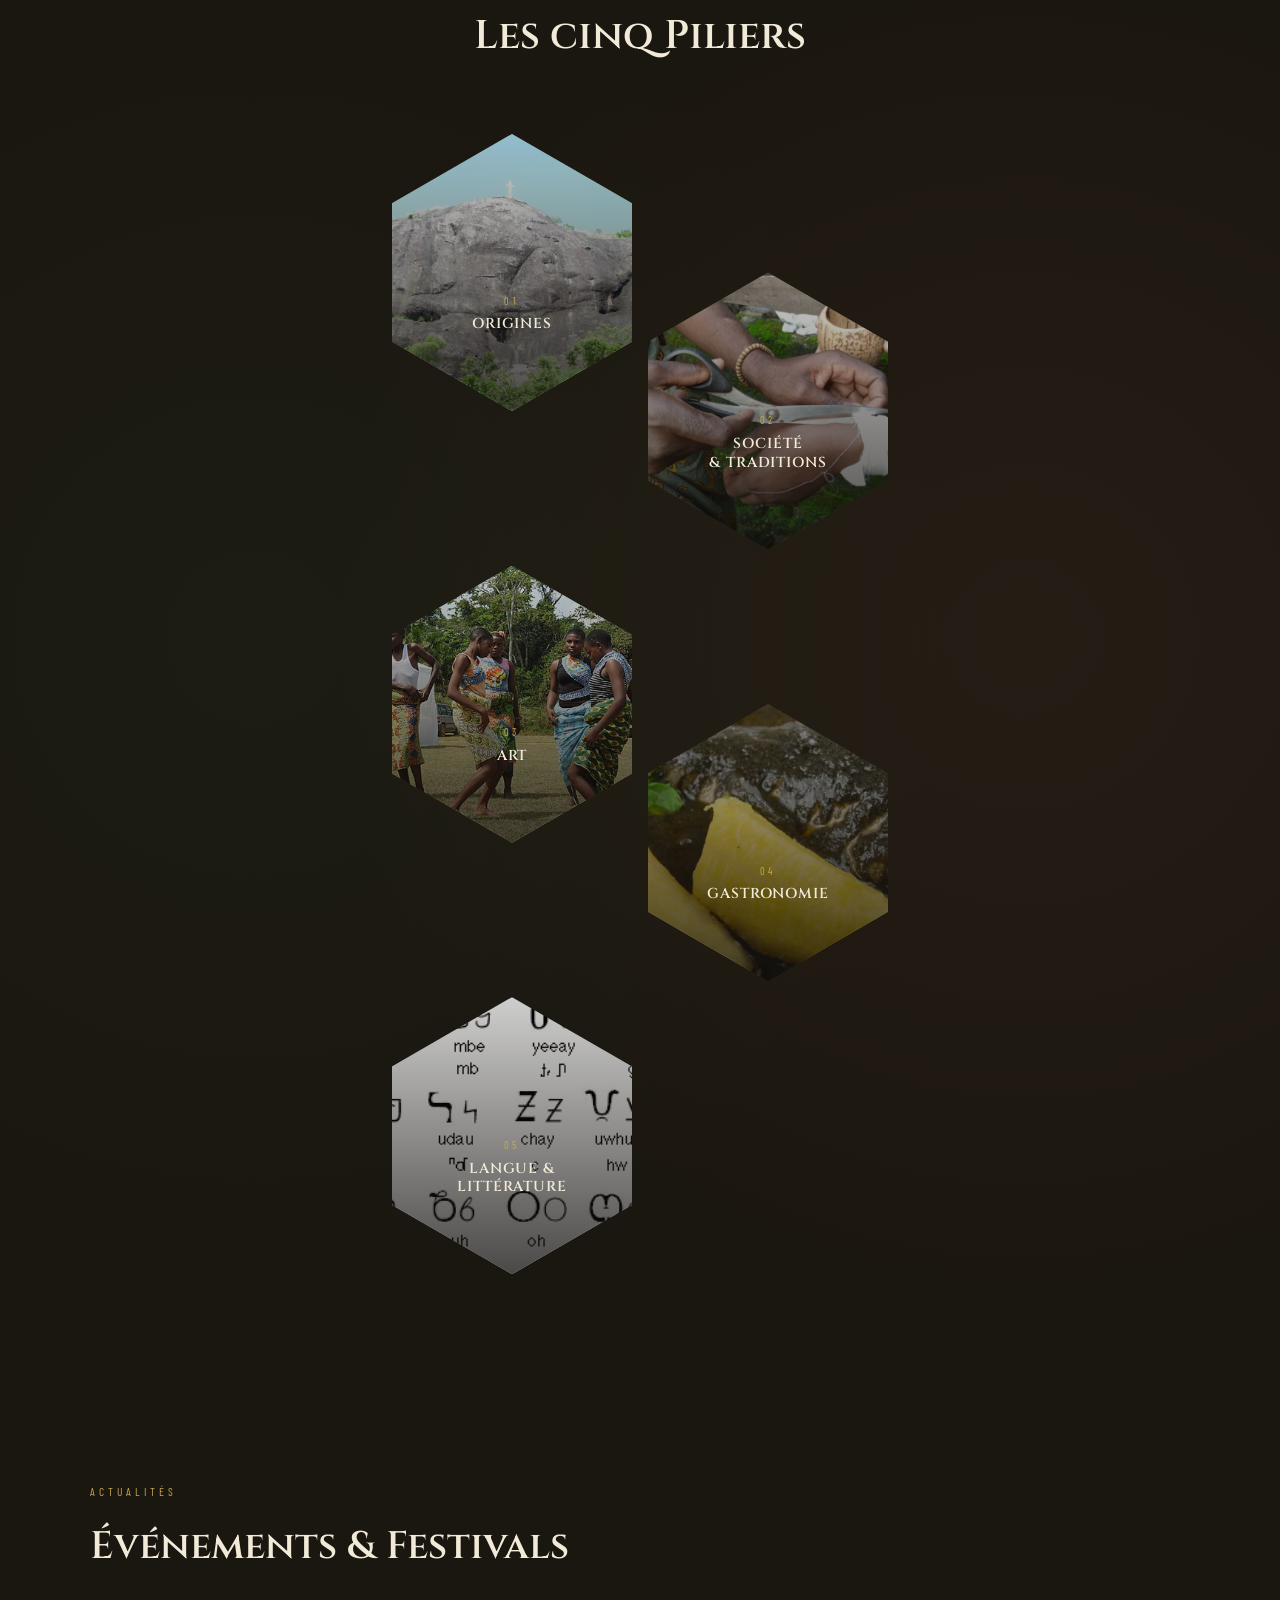
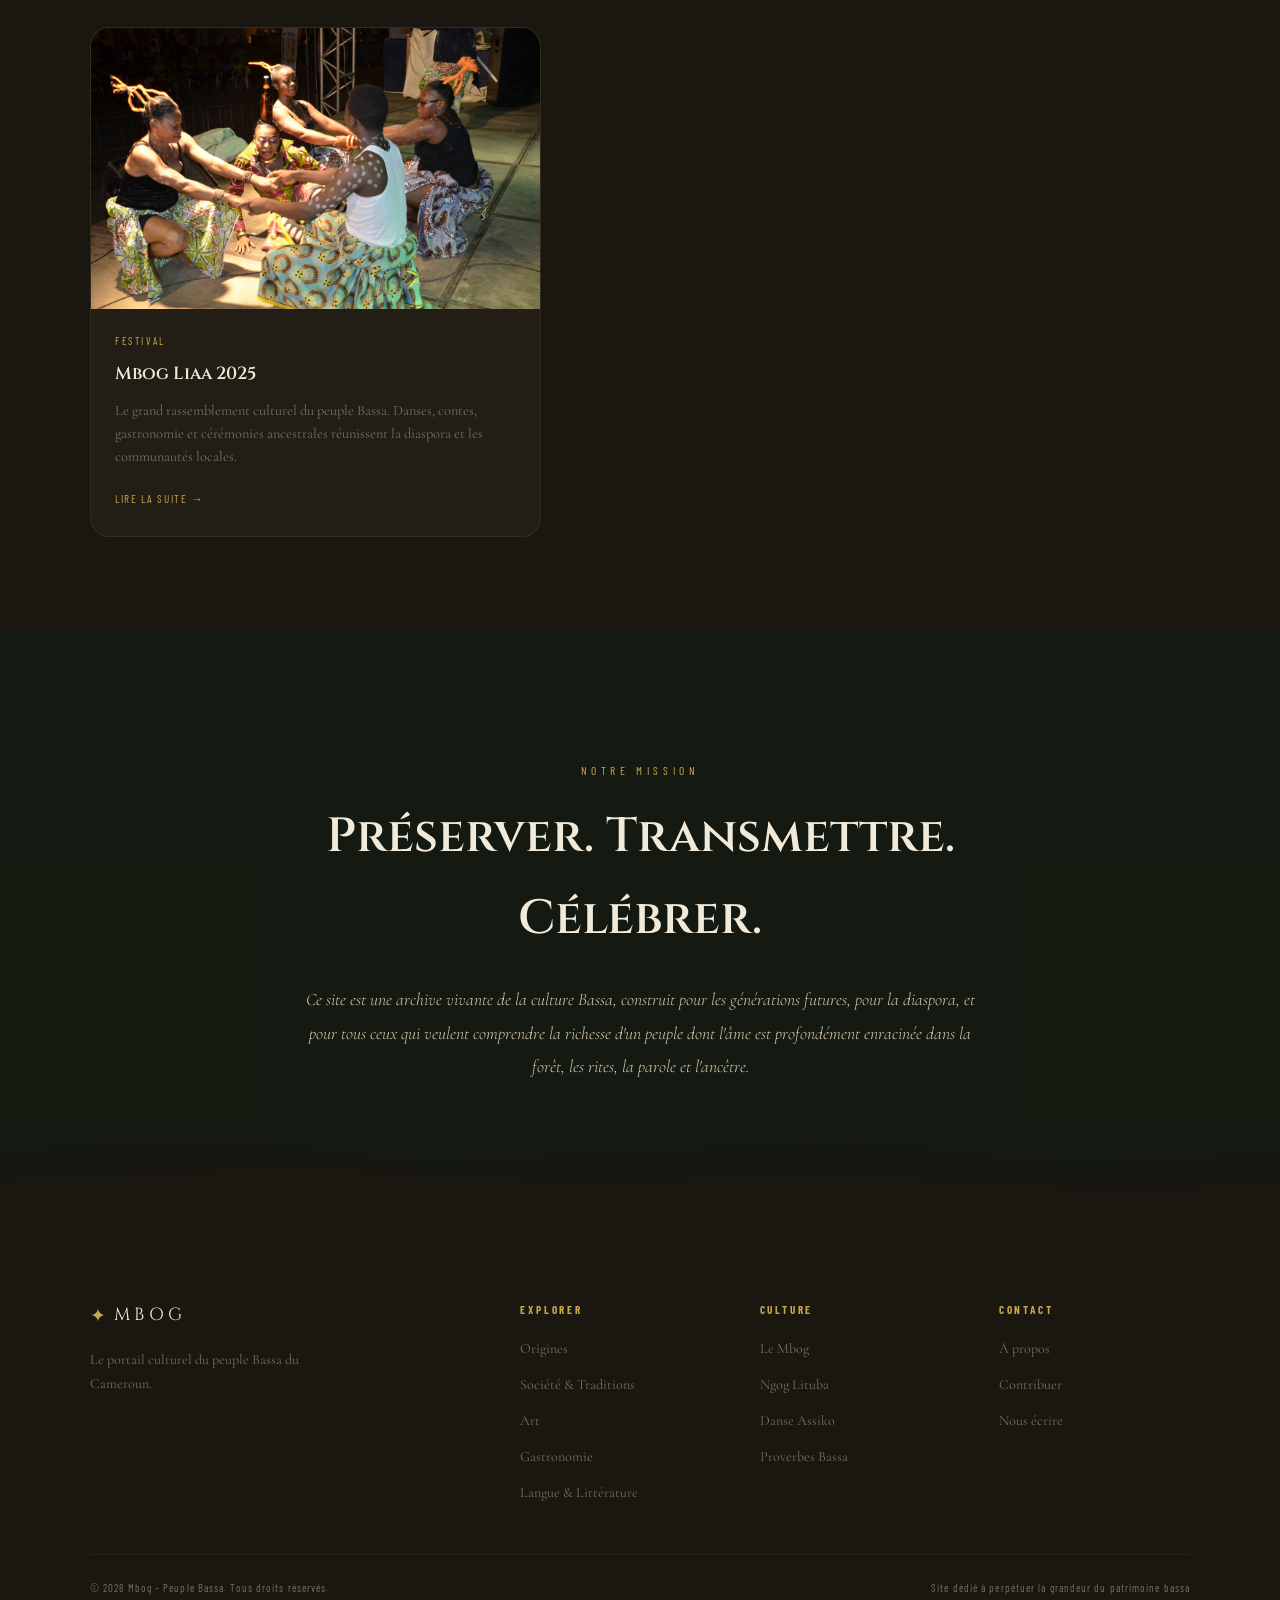
==== commit bf58bb67: "ajout de l'effet de vague sur le flooter.(sur toutes les pages )" ====
--- a/pages/index.html
+++ b/pages/index.html
@@ -239,6 +239,54 @@
 
   <!-- ═══════════════════════════════ FOOTER ═══════════════════════════════ -->
   <footer class="footer">
+    <div class="flooter-waves">
+      <svg width="100%" height="100%" id="svg" viewBox="0 0 1440 390" preserveAspectRatio="none" xmlns="http://www.w3.org/2000/svg" class="transition duration-300 ease-in-out delay-150"><style>
+          .path-0{
+            animation:pathAnim-0 4s;
+            animation-timing-function: linear;
+            animation-iteration-count: infinite;
+          }
+          @keyframes pathAnim-0{
+            0%{
+              d: path("M 0,400 L 0,100 C 99.45897435897436,70.8 198.91794871794872,41.599999999999994 273,55 C 347.0820512820513,68.4 395.7871794871795,124.4 455,139 C 514.2128205128205,153.6 583.9333333333334,126.8 685,103 C 786.0666666666666,79.2 918.479487179487,58.39999999999999 1003,73 C 1087.520512820513,87.60000000000001 1124.148717948718,137.60000000000002 1189,148 C 1253.851282051282,158.39999999999998 1346.925641025641,129.2 1440,100 L 1440,400 L 0,400 Z");
+            }
+            25%{
+              d: path("M 0,400 L 0,100 C 103.3692307692308,105.77692307692308 206.7384615384616,111.55384615384615 274,116 C 341.2615384615384,120.44615384615385 372.4153846153846,123.56153846153848 448,116 C 523.5846153846154,108.43846153846152 643.6,90.2 727,93 C 810.4,95.8 857.1846153846153,119.63846153846154 921,134 C 984.8153846153847,148.36153846153846 1065.6615384615384,153.24615384615385 1155,146 C 1244.3384615384616,138.75384615384615 1342.1692307692308,119.37692307692308 1440,100 L 1440,400 L 0,400 Z");
+            }
+            50%{
+              d: path("M 0,400 L 0,100 C 93.95128205128205,88.93846153846154 187.9025641025641,77.87692307692308 271,91 C 354.0974358974359,104.12307692307692 426.34102564102557,141.43076923076924 503,135 C 579.6589743589744,128.56923076923076 660.7333333333335,78.39999999999999 732,73 C 803.2666666666665,67.60000000000001 864.7256410256409,106.96923076923078 948,106 C 1031.274358974359,105.03076923076922 1136.3641025641027,63.72307692307692 1222,56 C 1307.6358974358973,48.27692307692308 1373.8179487179486,74.13846153846154 1440,100 L 1440,400 L 0,400 Z");
+            }
+            75%{
+              d: path("M 0,400 L 0,100 C 80.64358974358973,78.02307692307693 161.28717948717946,56.04615384615385 231,60 C 300.71282051282054,63.95384615384615 359.49487179487187,93.83846153846153 446,90 C 532.5051282051281,86.16153846153847 646.7333333333332,48.6 743,51 C 839.2666666666668,53.4 917.571794871795,95.76153846153846 981,116 C 1044.428205128205,136.23846153846154 1092.9794871794873,134.35384615384615 1167,128 C 1241.0205128205127,121.64615384615385 1340.5102564102563,110.82307692307693 1440,100 L 1440,400 L 0,400 Z");
+            }
+            100%{
+              d: path("M 0,400 L 0,100 C 99.45897435897436,70.8 198.91794871794872,41.599999999999994 273,55 C 347.0820512820513,68.4 395.7871794871795,124.4 455,139 C 514.2128205128205,153.6 583.9333333333334,126.8 685,103 C 786.0666666666666,79.2 918.479487179487,58.39999999999999 1003,73 C 1087.520512820513,87.60000000000001 1124.148717948718,137.60000000000002 1189,148 C 1253.851282051282,158.39999999999998 1346.925641025641,129.2 1440,100 L 1440,400 L 0,400 Z");
+            }
+          }</style><path fill="var(--c--surface)" d="M 0,400 L 0,100 C 99.45897435897436,70.8 198.91794871794872,41.599999999999994 273,55 C 347.0820512820513,68.4 395.7871794871795,124.4 455,139 C 514.2128205128205,153.6 583.9333333333334,126.8 685,103 C 786.0666666666666,79.2 918.479487179487,58.39999999999999 1003,73 C 1087.520512820513,87.60000000000001 1124.148717948718,137.60000000000002 1189,148 C 1253.851282051282,158.39999999999998 1346.925641025641,129.2 1440,100 L 1440,400 L 0,400 Z" stroke="none" stroke-width="0" fill-opacity="0.53" class="transition-all duration-300 ease-in-out delay-150 path-0"></path><style>
+          .path-1{
+            animation:pathAnim-1 4s;
+            animation-timing-function: linear;
+            animation-iteration-count: infinite;
+          }
+          @keyframes pathAnim-1{
+            0%{
+              d: path("M 0,400 L 0,233 C 94.33589743589741,214.84615384615384 188.67179487179482,196.69230769230768 261,189 C 333.3282051282052,181.30769230769232 383.64871794871794,184.0769230769231 456,200 C 528.351282051282,215.9230769230769 622.7333333333333,245 701,242 C 779.2666666666667,239 841.4179487179488,203.92307692307688 933,211 C 1024.5820512820512,218.07692307692312 1145.5948717948718,267.3076923076923 1235,278 C 1324.4051282051282,288.6923076923077 1382.202564102564,260.8461538461538 1440,233 L 1440,400 L 0,400 Z");
+            }
+            25%{
+              d: path("M 0,400 L 0,233 C 63.42820512820515,252.8948717948718 126.8564102564103,272.7897435897436 203,278 C 279.1435897435897,283.2102564102564 368.00256410256395,273.7358974358974 453,263 C 537.997435897436,252.26410256410256 619.1333333333336,240.26666666666668 716,228 C 812.8666666666664,215.73333333333332 925.4641025641024,203.1974358974359 996,198 C 1066.5358974358976,192.8025641025641 1095.0102564102565,194.94358974358974 1162,202 C 1228.9897435897435,209.05641025641026 1334.4948717948719,221.02820512820512 1440,233 L 1440,400 L 0,400 Z");
+            }
+            50%{
+              d: path("M 0,400 L 0,233 C 79.75384615384615,248.12307692307695 159.5076923076923,263.2461538461539 251,251 C 342.4923076923077,238.75384615384613 445.723076923077,199.13846153846148 520,206 C 594.276923076923,212.86153846153852 639.6,266.2 717,279 C 794.4,291.8 903.876923076923,264.0615384615385 992,243 C 1080.123076923077,221.93846153846152 1146.8923076923077,207.55384615384617 1218,207 C 1289.1076923076923,206.44615384615383 1364.5538461538463,219.72307692307692 1440,233 L 1440,400 L 0,400 Z");
+            }
+            75%{
+              d: path("M 0,400 L 0,233 C 79.5025641025641,246.74358974358975 159.0051282051282,260.4871794871795 235,268 C 310.9948717948718,275.5128205128205 383.4820512820513,276.79487179487177 457,276 C 530.5179487179487,275.20512820512823 605.0666666666666,272.33333333333337 688,258 C 770.9333333333334,243.66666666666666 862.2512820512818,217.87179487179486 954,209 C 1045.7487179487182,200.12820512820514 1137.928205128205,208.17948717948715 1219,215 C 1300.071794871795,221.82051282051285 1370.0358974358974,227.4102564102564 1440,233 L 1440,400 L 0,400 Z");
+            }
+            100%{
+              d: path("M 0,400 L 0,233 C 94.33589743589741,214.84615384615384 188.67179487179482,196.69230769230768 261,189 C 333.3282051282052,181.30769230769232 383.64871794871794,184.0769230769231 456,200 C 528.351282051282,215.9230769230769 622.7333333333333,245 701,242 C 779.2666666666667,239 841.4179487179488,203.92307692307688 933,211 C 1024.5820512820512,218.07692307692312 1145.5948717948718,267.3076923076923 1235,278 C 1324.4051282051282,288.6923076923077 1382.202564102564,260.8461538461538 1440,233 L 1440,400 L 0,400 Z");
+            }
+          }</style><path fill="var(--c--surface)" d="M 0,400 L 0,233 C 94.33589743589741,214.84615384615384 188.67179487179482,196.69230769230768 261,189 C 333.3282051282052,181.30769230769232 383.64871794871794,184.0769230769231 456,200 C 528.351282051282,215.9230769230769 622.7333333333333,245 701,242 C 779.2666666666667,239 841.4179487179488,203.92307692307688 933,211 C 1024.5820512820512,218.07692307692312 1145.5948717948718,267.3076923076923 1235,278 C 1324.4051282051282,288.6923076923077 1382.202564102564,260.8461538461538 1440,233 L 1440,400 L 0,400 Z" stroke="none" stroke-width="0" fill-opacity="1" class="transition-all duration-300 ease-in-out delay-150 path-1"></path>
+      </svg>
+    </div>
     <div class="footer-inner">
       <div class="footer-col footer-brand">
         <div class="footer-logo">
--- a/css/style.css
+++ b/css/style.css
@@ -901,12 +901,32 @@
 ═══════════════════════════════════════════════════════════════ */
 .footer {
   background: var(--c-surface);
-  border-top: 1px solid rgba(201,168,76,0.15);
   padding: 4rem 2rem 2rem;
-}
+  position: relative;
+}
+.flooter-waves {
+  position: absolute;
+  left: 0;
+  width: 100%;
+  height: 80px;
+  bottom: 100%;
+  line-height: 0;
+  z-index: 10;
+}
+
+.flooter-waves svg {
+  display: block;
+  width: 100%;
+  height: 100%;
+}
+
+.flooter-waves svg path {
+  fill: var(--c-surface);
+}
+
 .footer-inner {
   max-width: 1100px;
-  margin: 0 auto 3rem;
+  margin: 1.5rem auto 3rem;
   display: grid;
   grid-template-columns: 2fr 1fr 1fr 1fr;
   gap: 3rem;
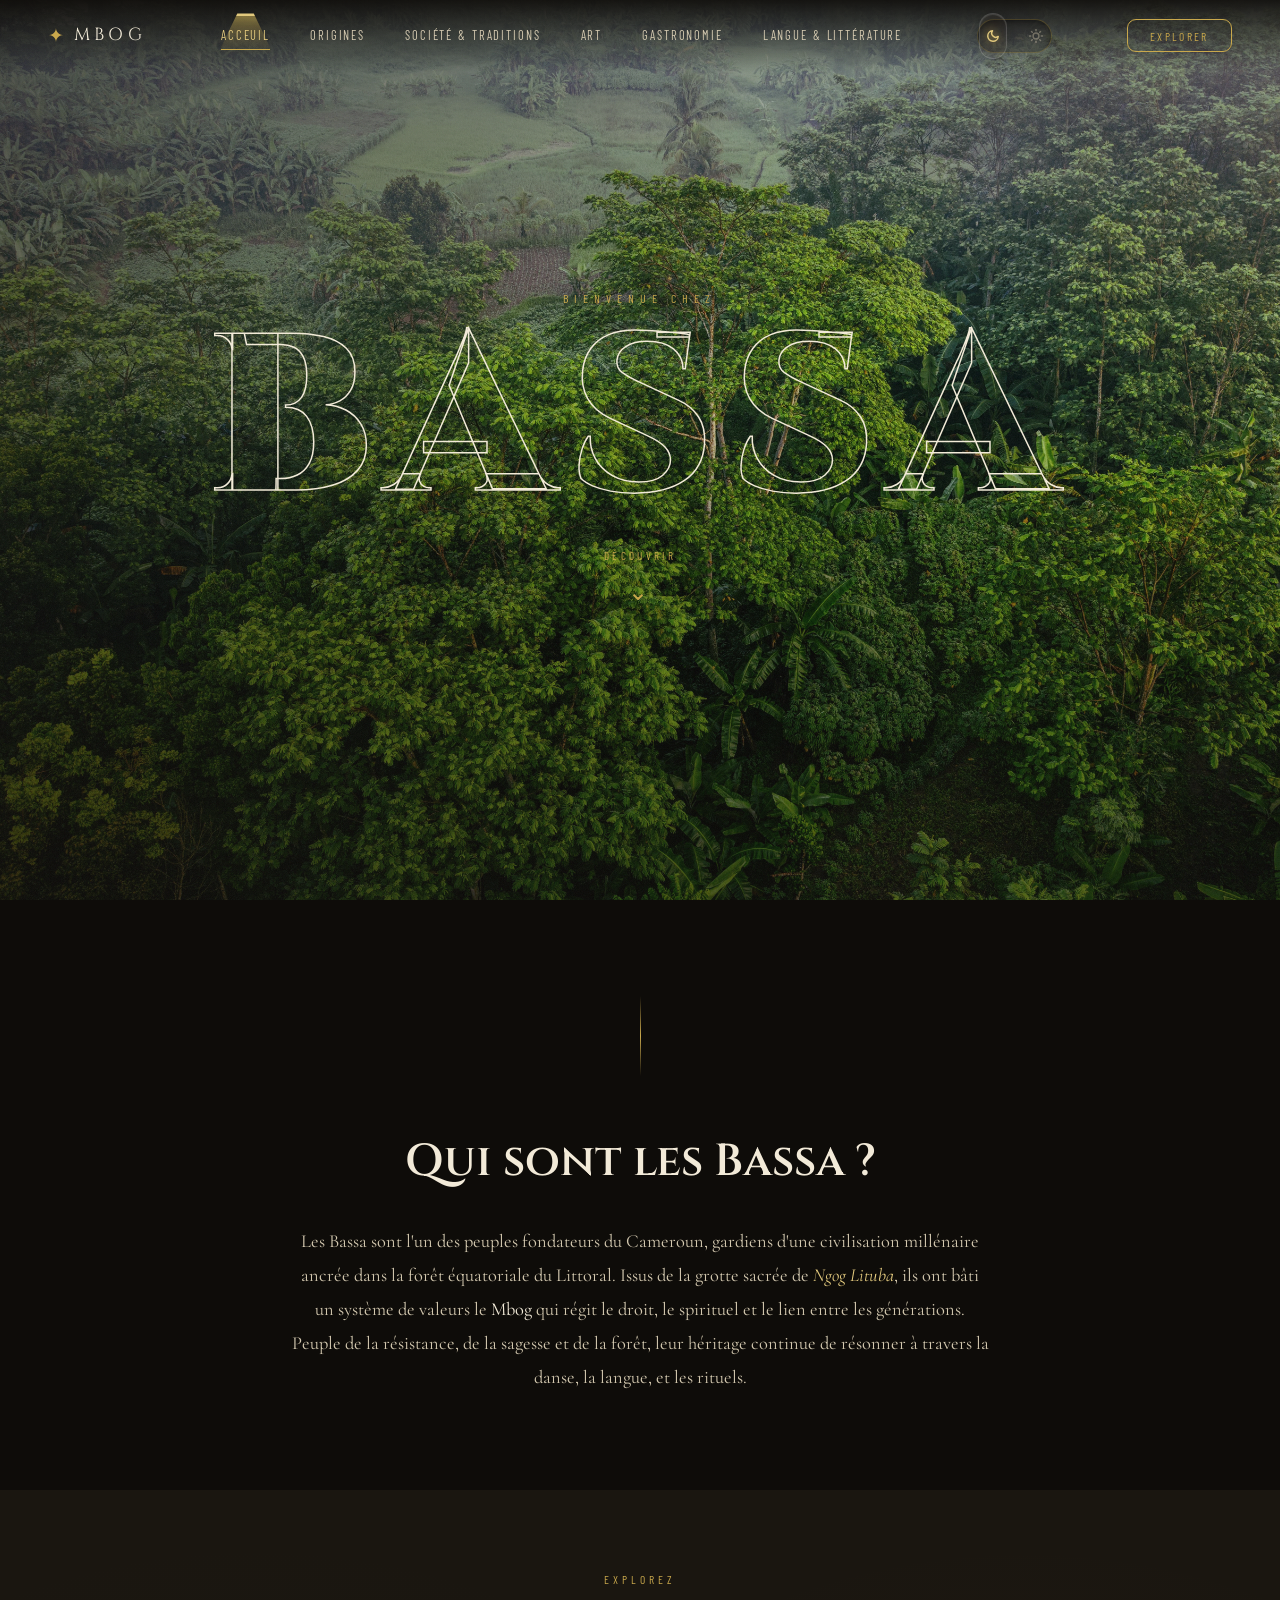
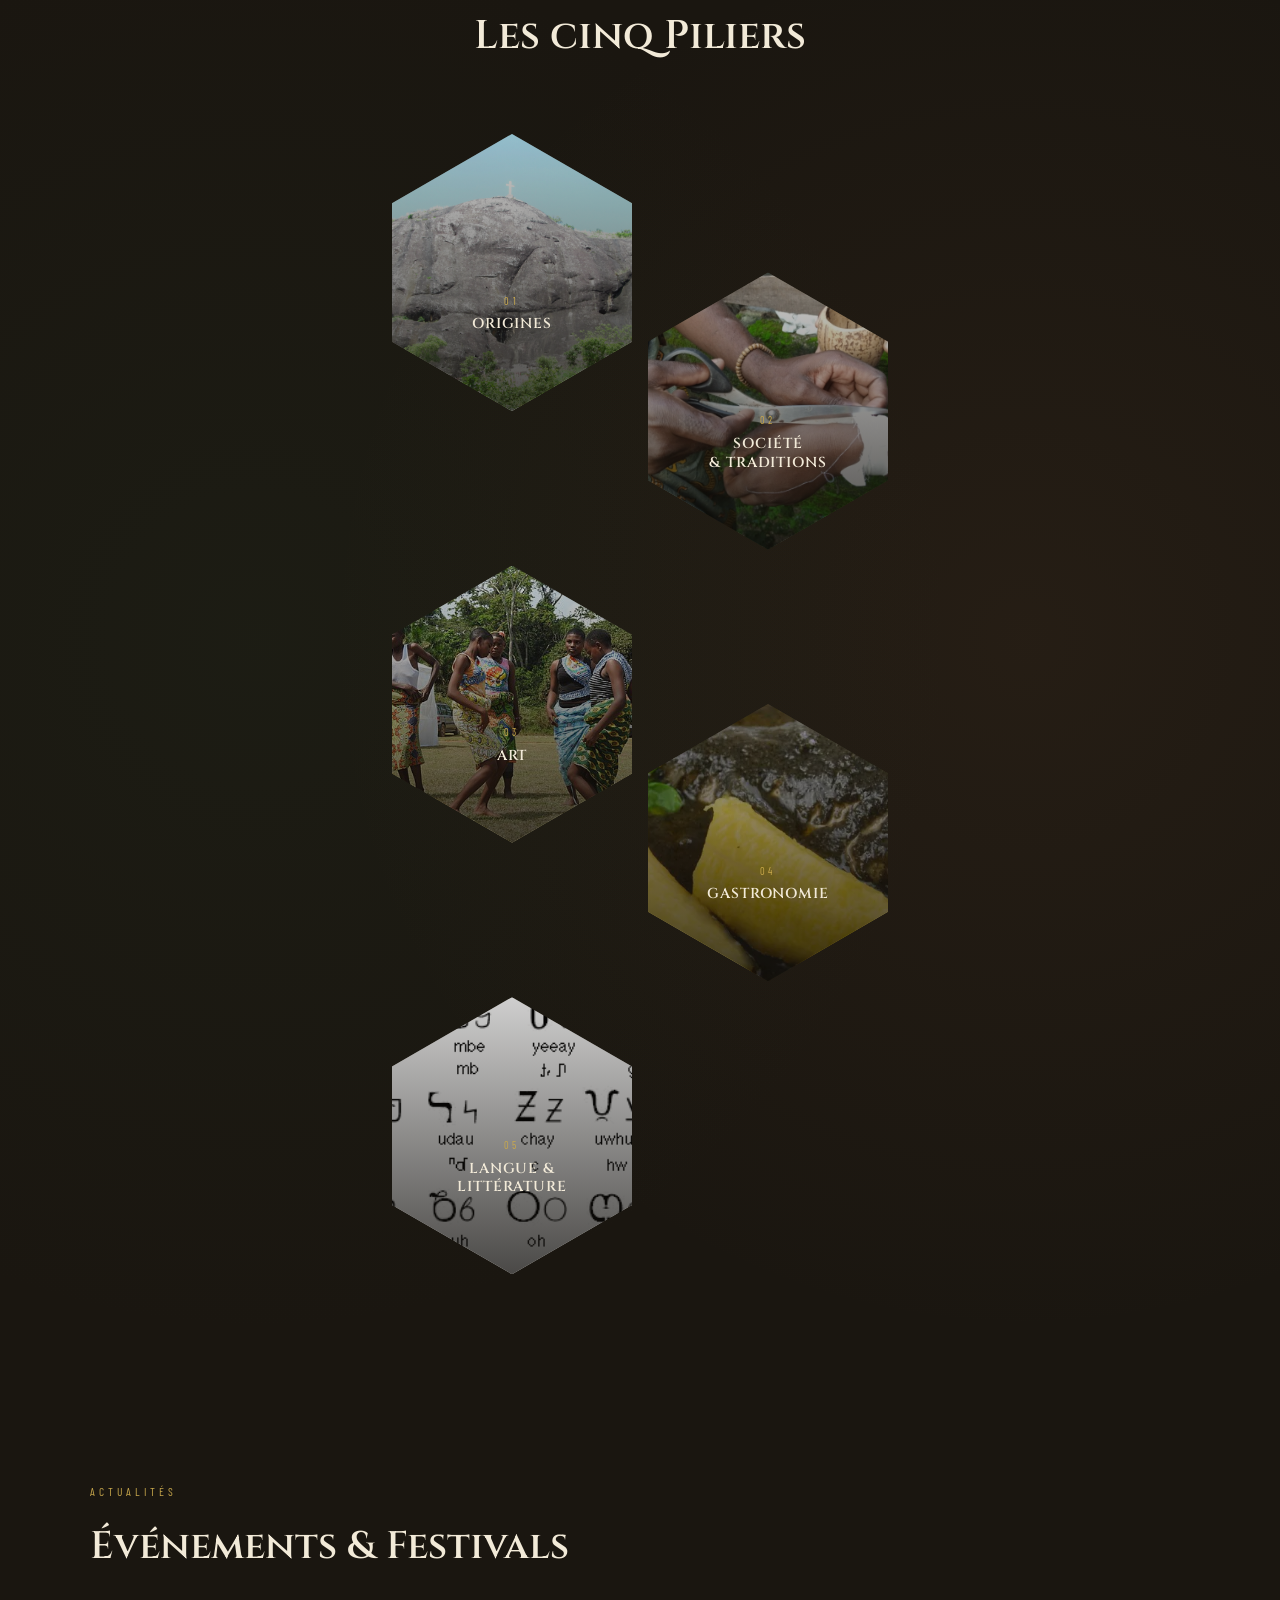
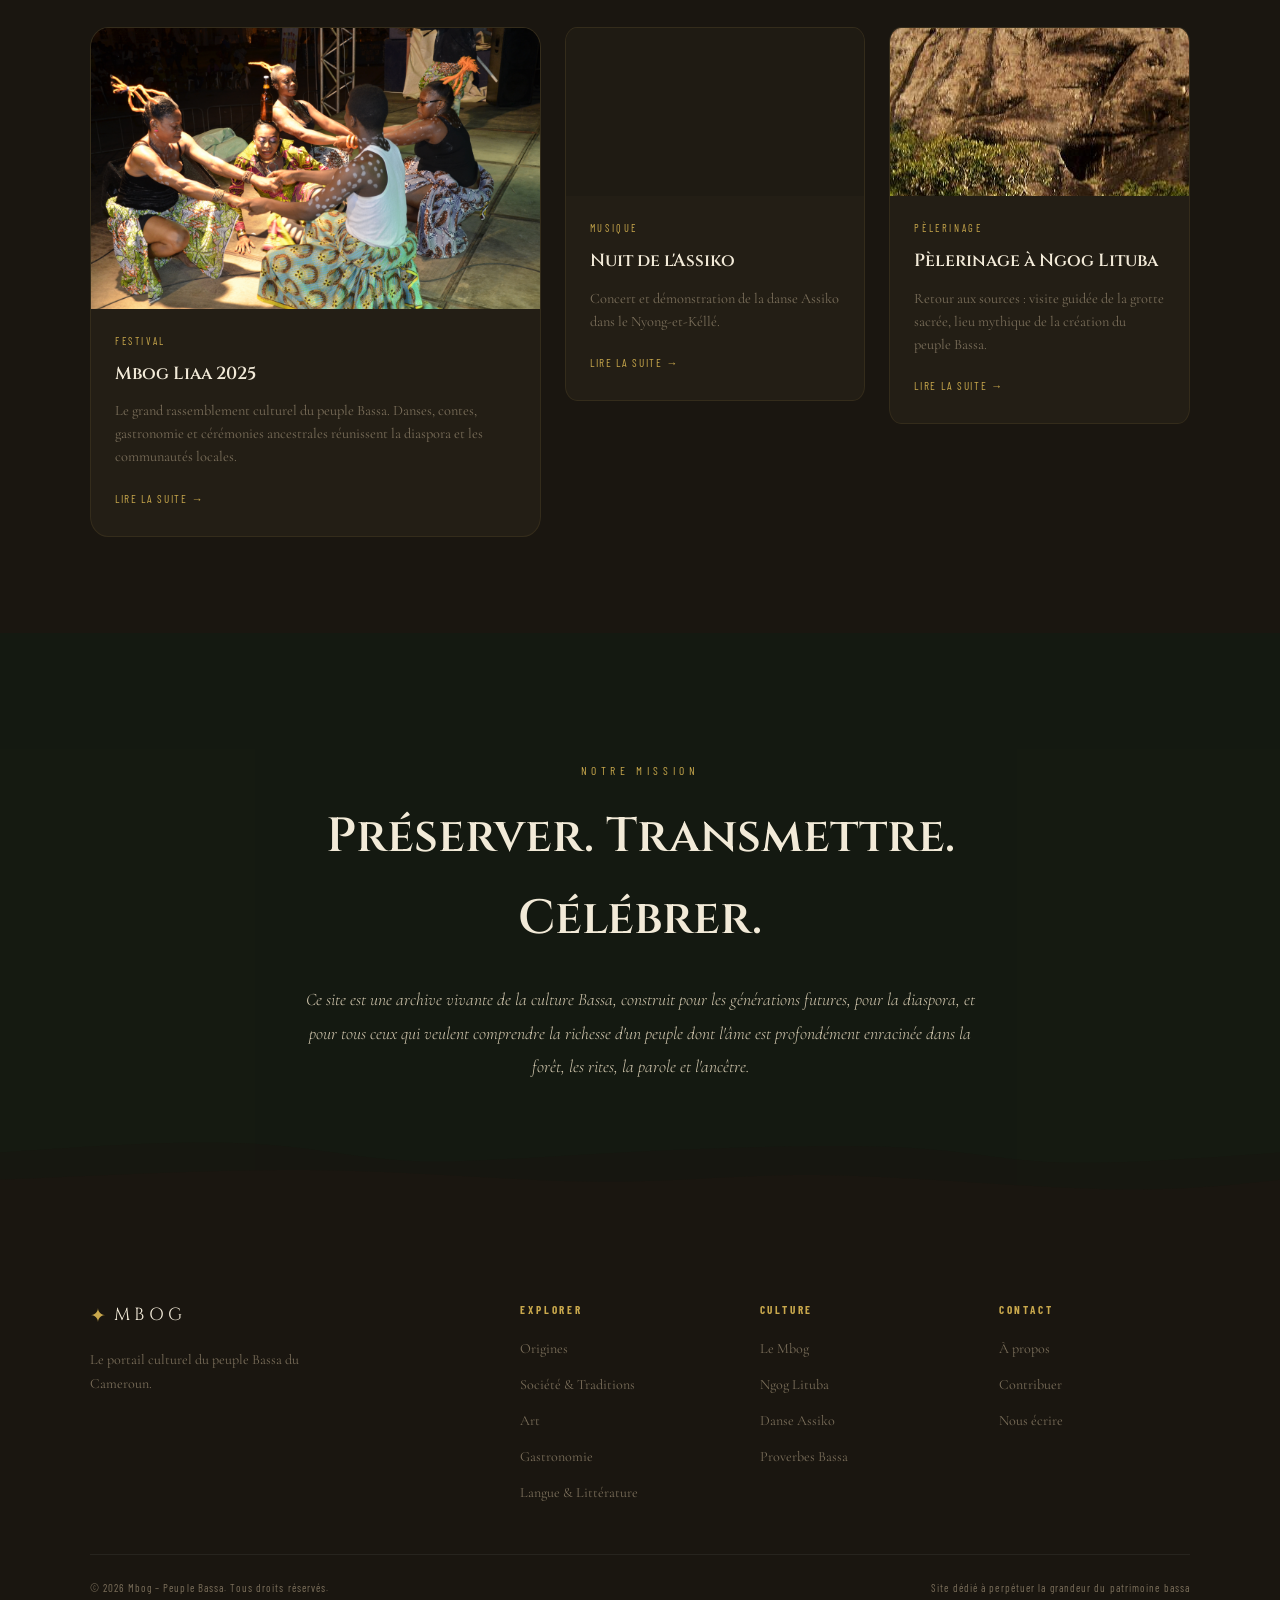
==== commit 31b8b9f3: "ojout des transitions sur la navbar et les pages" ====
--- a/pages/index.html
+++ b/pages/index.html
@@ -5,6 +5,7 @@
   <meta name="viewport" content="width=device-width, initial-scale=1.0" />
   <title>Mbog — Le Peuple Bassa</title>
   <link rel="stylesheet" href="../css/style.css" />
+  <link rel="stylesheet" href="../css/transition.css" />
   <link rel="preconnect" href="https://fonts.googleapis.com" />
   <link rel="preconnect" href="https://fonts.gstatic.com" crossorigin />
   <link href="https://fonts.googleapis.com/css2?family=Cinzel:wght@400;600;900&family=Cormorant+Garamond:ital,wght@0,300;0,400;1,300;1,400&family=Barlow+Condensed:wght@200;300;400&display=swap" rel="stylesheet" />
@@ -77,165 +78,169 @@
 
   </header>
 
-  <!-- ═══════════════════════════════ INTRO ═══════════════════════════════ -->
-  <section class="intro-section">
-    <div class="intro-deco-line"></div>
-    <div class="intro-inner">
-      <h2 class="intro-heading">Qui sont les Bassa ?</h2>
-      <p class="intro-text">
-        Les Bassa sont l'un des peuples fondateurs du Cameroun, gardiens d'une civilisation millénaire ancrée dans 
-        la forêt équatoriale du Littoral. Issus de la grotte sacrée de <em>Ngog Lituba</em>, ils ont bâti un 
-        système de valeurs le <strong>Mbog</strong>  qui régit le droit, le spirituel et le lien entre 
-        les générations. Peuple de la résistance, de la sagesse et de la forêt, leur héritage continue de 
-        résonner à travers la danse, la langue, et les rituels.
-      </p>
-    </div>
-  </section>
-
-  <!-- ═══════════════════════════════ HEXAGONES ═══════════════════════════════ -->
-  <section class="hex-section" id="explorer">
-    <div class="hex-section-title">
-      <span class="section-label">Explorez</span>
-      <h2>Les cinq Piliers</h2>
-    </div>
-
-    <div class="hex-grid">
-
-      <!-- Hexagone 1 — Origines -->
-      <a href="histoire.html" class="hex-item hex-item--top-left">
-        <div class="hex-clip">
-          
-          <img src="../assets/images/hex-histoire.jpg" alt="Origines et Histoire Bassa" class="hex-img" />
-          <div class="hex-veil"></div>
-          <div class="hex-label">
-            <span class="hex-cat">01</span>
-            <span class="hex-name">Origines</span>
-            <span class="hex-cta">Découvrir →</span>
-          </div>
+  <main>
+
+    <!-- ═══════════════════════════════ INTRO ═══════════════════════════════ -->
+    <section class="intro-section">
+      <div class="intro-deco-line"></div>
+      <div class="intro-inner">
+        <h2 class="intro-heading">Qui sont les Bassa ?</h2>
+        <p class="intro-text">
+          Les Bassa sont l'un des peuples fondateurs du Cameroun, gardiens d'une civilisation millénaire ancrée dans 
+          la forêt équatoriale du Littoral. Issus de la grotte sacrée de <em>Ngog Lituba</em>, ils ont bâti un 
+          système de valeurs le <strong>Mbog</strong>  qui régit le droit, le spirituel et le lien entre 
+          les générations. Peuple de la résistance, de la sagesse et de la forêt, leur héritage continue de 
+          résonner à travers la danse, la langue, et les rituels.
+        </p>
+      </div>
+    </section>
+
+    <!-- ═══════════════════════════════ HEXAGONES ═══════════════════════════════ -->
+    <section class="hex-section" id="explorer">
+      <div class="hex-section-title">
+        <span class="section-label">Explorez</span>
+        <h2>Les cinq Piliers</h2>
+      </div>
+
+      <div class="hex-grid">
+
+        <!-- Hexagone 1 — Origines -->
+        <a href="histoire.html" class="hex-item hex-item--top-left">
+          <div class="hex-clip">
+            
+            <img src="../assets/images/hex-histoire.jpg" alt="Origines et Histoire Bassa" class="hex-img" />
+            <div class="hex-veil"></div>
+            <div class="hex-label">
+              <span class="hex-cat">01</span>
+              <span class="hex-name">Origines</span>
+              <span class="hex-cta">Découvrir →</span>
+            </div>
+          </div>
+        </a>
+
+        <!-- Hexagone 2 — Société -->
+        <a href="societe.html" class="hex-item hex-item--top-right">
+          <div class="hex-clip">
+            
+            <img src="../assets/images/hex-societé.webp" alt="Société et Traditions Bassa" class="hex-img" />
+            <div class="hex-veil"></div>
+            <div class="hex-label">
+              <span class="hex-cat">02</span>
+              <span class="hex-name">Société<br>&amp; Traditions</span>
+              <span class="hex-cta">Découvrir →</span>
+            </div>
+          </div>
+        </a>
+
+        <!-- Hexagone 3 — Art -->
+        <a href="art.html" class="hex-item hex-item--bot-left">
+          <div class="hex-clip">
+            
+            <img src="../assets/images/assiko.jpg" alt="Art et Gastronomie Bassa" class="hex-img" />
+            <div class="hex-veil"></div>
+            <div class="hex-label">
+              <span class="hex-cat">03</span>
+              <span class="hex-name">Art </span>
+              <span class="hex-cta">Découvrir →</span>
+            </div>
+          </div>
+        </a>
+
+        <!-- Hexagone 4 — gastronomie -->
+        <a href="gastronomie.html" class="hex-item hex-item--bot-right">
+          <div class="hex-clip">
+            
+            <img src="../assets/images/bongo'o.webp" alt="Art et Gastronomie Bassa" class="hex-img" />
+            <div class="hex-veil"></div>
+            <div class="hex-label">
+              <span class="hex-cat">04</span>
+              <span class="hex-name">Gastronomie</span>
+              <span class="hex-cta">Découvrir →</span>
+            </div>
+          </div>
+        </a>
+
+        <!-- Hexagone 5 — Langue -->
+        <a href="langue.html" class="hex-item hex-item--top-left2">
+          <div class="hex-clip">
+            <!-- Remplacez par votre image, ex: écrit en langue Bassa ou conteur -->
+            <img src="../assets/images/Alphabet_bassa.gif" alt="Langue et Littérature Bassa" class="hex-img" />
+            <div class="hex-veil"></div>
+            <div class="hex-label">
+              <span class="hex-cat">05</span>
+              <span class="hex-name">Langue &amp;<br>Littérature</span>
+              <span class="hex-cta">Découvrir →</span>
+            </div>
+          </div>
+        </a>
+
+      </div>
+    </section>
+
+    <!-- ═══════════════════════════════ ACTUALITÉS ═══════════════════════════════ -->
+    <section class="news-section">
+      <div class="news-inner">
+        <div class="news-header">
+          <span class="section-label">Actualités</span>
+          <h2>Événements &amp; Festivals</h2>
         </div>
-      </a>
-
-      <!-- Hexagone 2 — Société -->
-      <a href="societe.html" class="hex-item hex-item--top-right">
-        <div class="hex-clip">
-          
-          <img src="../assets/images/hex-societé.webp" alt="Société et Traditions Bassa" class="hex-img" />
-          <div class="hex-veil"></div>
-          <div class="hex-label">
-            <span class="hex-cat">02</span>
-            <span class="hex-name">Société<br>&amp; Traditions</span>
-            <span class="hex-cta">Découvrir →</span>
-          </div>
+        <div class="news-grid">
+
+          <article class="news-card news-card--featured">
+            <div class="news-card-img" style="background-image: url('../assets/images/fest.jpg');"></div>
+            <div class="news-card-body">
+              <span class="news-tag">Festival</span>
+              <h3>Mbog Liaa 2025</h3>
+              <p>Le grand rassemblement culturel du peuple Bassa. Danses, contes, gastronomie et cérémonies ancestrales réunissent la diaspora et les communautés locales.</p>
+              <a href="#" class="news-link">Lire la suite →</a>
+            </div>
+          </article>
+
+          <article class="news-card">
+            <div class="news-card-video">
+              <video autoplay muted loop playsinline class="card-video">
+                <source src="../assets/videos/assiko.mp4" type="video/mp4">
+                Votre navigateur ne supporte pas la vidéo.
+              </video>
+            </div>
+            <div class="news-card-body">
+              <span class="news-tag">Musique</span>
+              <h3>Nuit de l'Assiko</h3>
+              <p>Concert et démonstration de la danse Assiko dans le Nyong-et-Kéllé.</p>
+              <a href="#" class="news-link">Lire la suite →</a>
+            </div>
+          </article>
+
+          <article class="news-card">
+            <div class="news-card-img" style="background-image: url('../assets/images/even-ngog.jpg');"></div>
+            <div class="news-card-body">
+              <span class="news-tag">Pèlerinage</span>
+              <h3>Pèlerinage à Ngog Lituba</h3>
+              <p>Retour aux sources : visite guidée de la grotte sacrée, lieu mythique de la création du peuple Bassa.</p>
+              <a href="#" class="news-link">Lire la suite →</a>
+            </div>
+          </article>
+
         </div>
-      </a>
-
-      <!-- Hexagone 3 — Art -->
-      <a href="art.html" class="hex-item hex-item--bot-left">
-        <div class="hex-clip">
-          
-          <img src="../assets/images/assiko.jpg" alt="Art et Gastronomie Bassa" class="hex-img" />
-          <div class="hex-veil"></div>
-          <div class="hex-label">
-            <span class="hex-cat">03</span>
-            <span class="hex-name">Art </span>
-            <span class="hex-cta">Découvrir →</span>
-          </div>
-        </div>
-      </a>
-
-      <!-- Hexagone 4 — gastronomie -->
-      <a href="gastronomie.html" class="hex-item hex-item--bot-right">
-        <div class="hex-clip">
-          
-          <img src="../assets/images/bongo'o.webp" alt="Art et Gastronomie Bassa" class="hex-img" />
-          <div class="hex-veil"></div>
-          <div class="hex-label">
-            <span class="hex-cat">04</span>
-            <span class="hex-name">Gastronomie</span>
-            <span class="hex-cta">Découvrir →</span>
-          </div>
-        </div>
-      </a>
-
-      <!-- Hexagone 5 — Langue -->
-      <a href="langue.html" class="hex-item hex-item--top-left2">
-        <div class="hex-clip">
-          <!-- Remplacez par votre image, ex: écrit en langue Bassa ou conteur -->
-          <img src="../assets/images/Alphabet_bassa.gif" alt="Langue et Littérature Bassa" class="hex-img" />
-          <div class="hex-veil"></div>
-          <div class="hex-label">
-            <span class="hex-cat">05</span>
-            <span class="hex-name">Langue &amp;<br>Littérature</span>
-            <span class="hex-cta">Découvrir →</span>
-          </div>
-        </div>
-      </a>
-
-    </div>
-  </section>
-
-  <!-- ═══════════════════════════════ ACTUALITÉS ═══════════════════════════════ -->
-  <section class="news-section">
-    <div class="news-inner">
-      <div class="news-header">
-        <span class="section-label">Actualités</span>
-        <h2>Événements &amp; Festivals</h2>
-      </div>
-      <div class="news-grid">
-
-        <article class="news-card news-card--featured">
-          <div class="news-card-img" style="background-image: url('../assets/images/fest.jpg');"></div>
-          <div class="news-card-body">
-            <span class="news-tag">Festival</span>
-            <h3>Mbog Liaa 2025</h3>
-            <p>Le grand rassemblement culturel du peuple Bassa. Danses, contes, gastronomie et cérémonies ancestrales réunissent la diaspora et les communautés locales.</p>
-            <a href="#" class="news-link">Lire la suite →</a>
-          </div>
-        </article>
-
-        <article class="news-card">
-          <div class="news-card-video">
-            <video autoplay muted loop playsinline class="card-video">
-              <source src="../assets/videos/assiko.mp4" type="video/mp4">
-              Votre navigateur ne supporte pas la vidéo.
-            </video>
-          </div>
-          <div class="news-card-body">
-            <span class="news-tag">Musique</span>
-            <h3>Nuit de l'Assiko</h3>
-            <p>Concert et démonstration de la danse Assiko dans le Nyong-et-Kéllé.</p>
-            <a href="#" class="news-link">Lire la suite →</a>
-          </div>
-        </article>
-
-        <article class="news-card">
-          <div class="news-card-img" style="background-image: url('../assets/images/even-ngog.jpg');"></div>
-          <div class="news-card-body">
-            <span class="news-tag">Pèlerinage</span>
-            <h3>Pèlerinage à Ngog Lituba</h3>
-            <p>Retour aux sources : visite guidée de la grotte sacrée, lieu mythique de la création du peuple Bassa.</p>
-            <a href="#" class="news-link">Lire la suite →</a>
-          </div>
-        </article>
-
-      </div>
-    </div>
-  </section>
-
-  <!-- ═══════════════════════════════ MISSION ═══════════════════════════════ -->
-  <section class="mission-section">
-    <div class="mission-bg" style="background-image: url('images/mission-bg.jpg');"></div>
-    <div class="mission-overlay"></div>
-    <div class="mission-inner">
-      <p class="mission-label">Notre Mission</p>
-      <h2 class="mission-title">Préserver. Transmettre. Célébrer.</h2>
-      <p class="mission-body">
-        Ce site est une archive vivante de la culture Bassa, construit pour les générations futures, 
-        pour la diaspora, et pour tous ceux qui veulent comprendre la richesse d'un peuple dont 
-        l'âme est profondément enracinée dans la forêt, les rites, la parole et l'ancêtre.
-      </p>
-    </div>
-  </section>
+      </div>
+    </section>
+
+    <!-- ═══════════════════════════════ MISSION ═══════════════════════════════ -->
+    <section class="mission-section">
+      <div class="mission-bg" style="background-image: url('images/mission-bg.jpg');"></div>
+      <div class="mission-overlay"></div>
+      <div class="mission-inner">
+        <p class="mission-label">Notre Mission</p>
+        <h2 class="mission-title">Préserver. Transmettre. Célébrer.</h2>
+        <p class="mission-body">
+          Ce site est une archive vivante de la culture Bassa, construit pour les générations futures, 
+          pour la diaspora, et pour tous ceux qui veulent comprendre la richesse d'un peuple dont 
+          l'âme est profondément enracinée dans la forêt, les rites, la parole et l'ancêtre.
+        </p>
+      </div>
+    </section>
+
+  </main>
 
   <!-- ═══════════════════════════════ FOOTER ═══════════════════════════════ -->
   <footer class="footer">
--- a/css/transition.css
+++ b/css/transition.css
@@ -0,0 +1,113 @@
+/* activation des transtion entre pages */
+
+@media (prefers-reduced-motion: no-preference) {
+
+    /* on active les transitions automatiques entres les pages HTML  */
+    @view-transition {
+        navigation: auto;
+    }
+
+    /* on isole le comtenu qu'on doit animer, ici, le main de chaque  pages  */
+    main {
+        view-transition-name: main-content;
+    }
+}
+
+@media (prefers-reduced-motion: no-preference) {
+
+    /* definition des mouvements */
+    @keyframes push-to-left {
+        from { transform: translateX(0);}
+        to { transform: translateX(-100%);}
+    }
+
+    @keyframes push-from-right {
+        from { transform: translateX(100%);}
+        to { transform: translateX(0);}
+    }
+
+    /* application des animations  */
+
+    ::view-transition-group(main-content) {
+        animation-duration: 1.2s;
+        animation-timing-function: cubic-bezier(0.16, 1, 0.3, 1);
+    }
+    /* anciene page  */
+    ::view-transition-old(main-content) {
+        animation-name: push-to-left;
+        mix-blend-mode: normal;
+        height: 100%;
+    }
+
+    /* nouvelle page  */
+    ::view-transition-new(main-content) {
+        animation-name: push-from-right;
+        mix-blend-mode: normal;
+        height: 100%;
+    }
+}
+
+/* pour le botton explorer  */
+@media (prefers-reduced-motion: no-preference) {
+    /* on momme la transition du boutton */
+    .btn-nav {
+        view-transition-name: explorer-button;
+    }
+
+    /* animation quand le boutton disparais */
+    ::view-transition-old(explorer-button) {
+        animation: explorer-fade-out 0.9s cubic-bezier(0.4, 0, 0.2, 1) both;
+    }
+
+    /* animation quand le boutton apparais */
+    ::view-transition-new(explorer-button) {
+        animation: explorer-fade-in 0.9s cubic-bezier(0.4, 0, 0.2, 1) both;
+        animation-duration: 0.8s;
+    }
+}
+
+/* les mouv du bouton */
+@keyframes explorer-fade-out {
+    from {transform: translateX(0); opacity: 1;}
+    to {transform: translateX(40px); opacity: 0;}
+}
+
+@keyframes explorer-fade-in {
+    from {transform: translateX(40px); opacity: 0;}
+    to {transform: translateX(0); opacity: 1;}
+}
+
+
+/* ══════════════ TRANSITION DE LA NAVBAR ═══════════════ */
+
+@media (prefers-reduced-motion: no-preference) {
+
+  /* 1. On donne un nom unique à CHAQUE morceau (Règle absolue de l'API) */
+  .nav-links {
+    view-transition-name: nav-links-anim;
+  }
+  
+  .theme-toggle-wrapper {
+    view-transition-name: theme-toggle-anim;
+  }
+  
+  .btn-nav {
+    view-transition-name: btn-explorer-anim;
+  }
+
+  /* 2. On synchronise la LENTEUR (1.2s) et le rythme sur les 3 éléments */
+  ::view-transition-group(nav-links-anim),
+  ::view-transition-group(theme-toggle-anim),
+  ::view-transition-group(btn-explorer-anim) {
+    animation-duration: 1.2s; /* Même durée pour tout le monde = synchronisation parfaite */
+    animation-timing-function: cubic-bezier(0.16, 1, 0.3, 1); /* Mouvement cinématique */
+  }
+
+  /* 3. On force un rendu net (sans effet fantôme transparent) pendant le mouvement */
+  ::view-transition-old(nav-links-anim), ::view-transition-new(nav-links-anim),
+  ::view-transition-old(theme-toggle-anim), ::view-transition-new(theme-toggle-anim),
+  ::view-transition-old(btn-explorer-anim), ::view-transition-new(btn-explorer-anim) {
+    animation-duration: 1.2s;
+    mix-blend-mode: normal;
+  }
+}
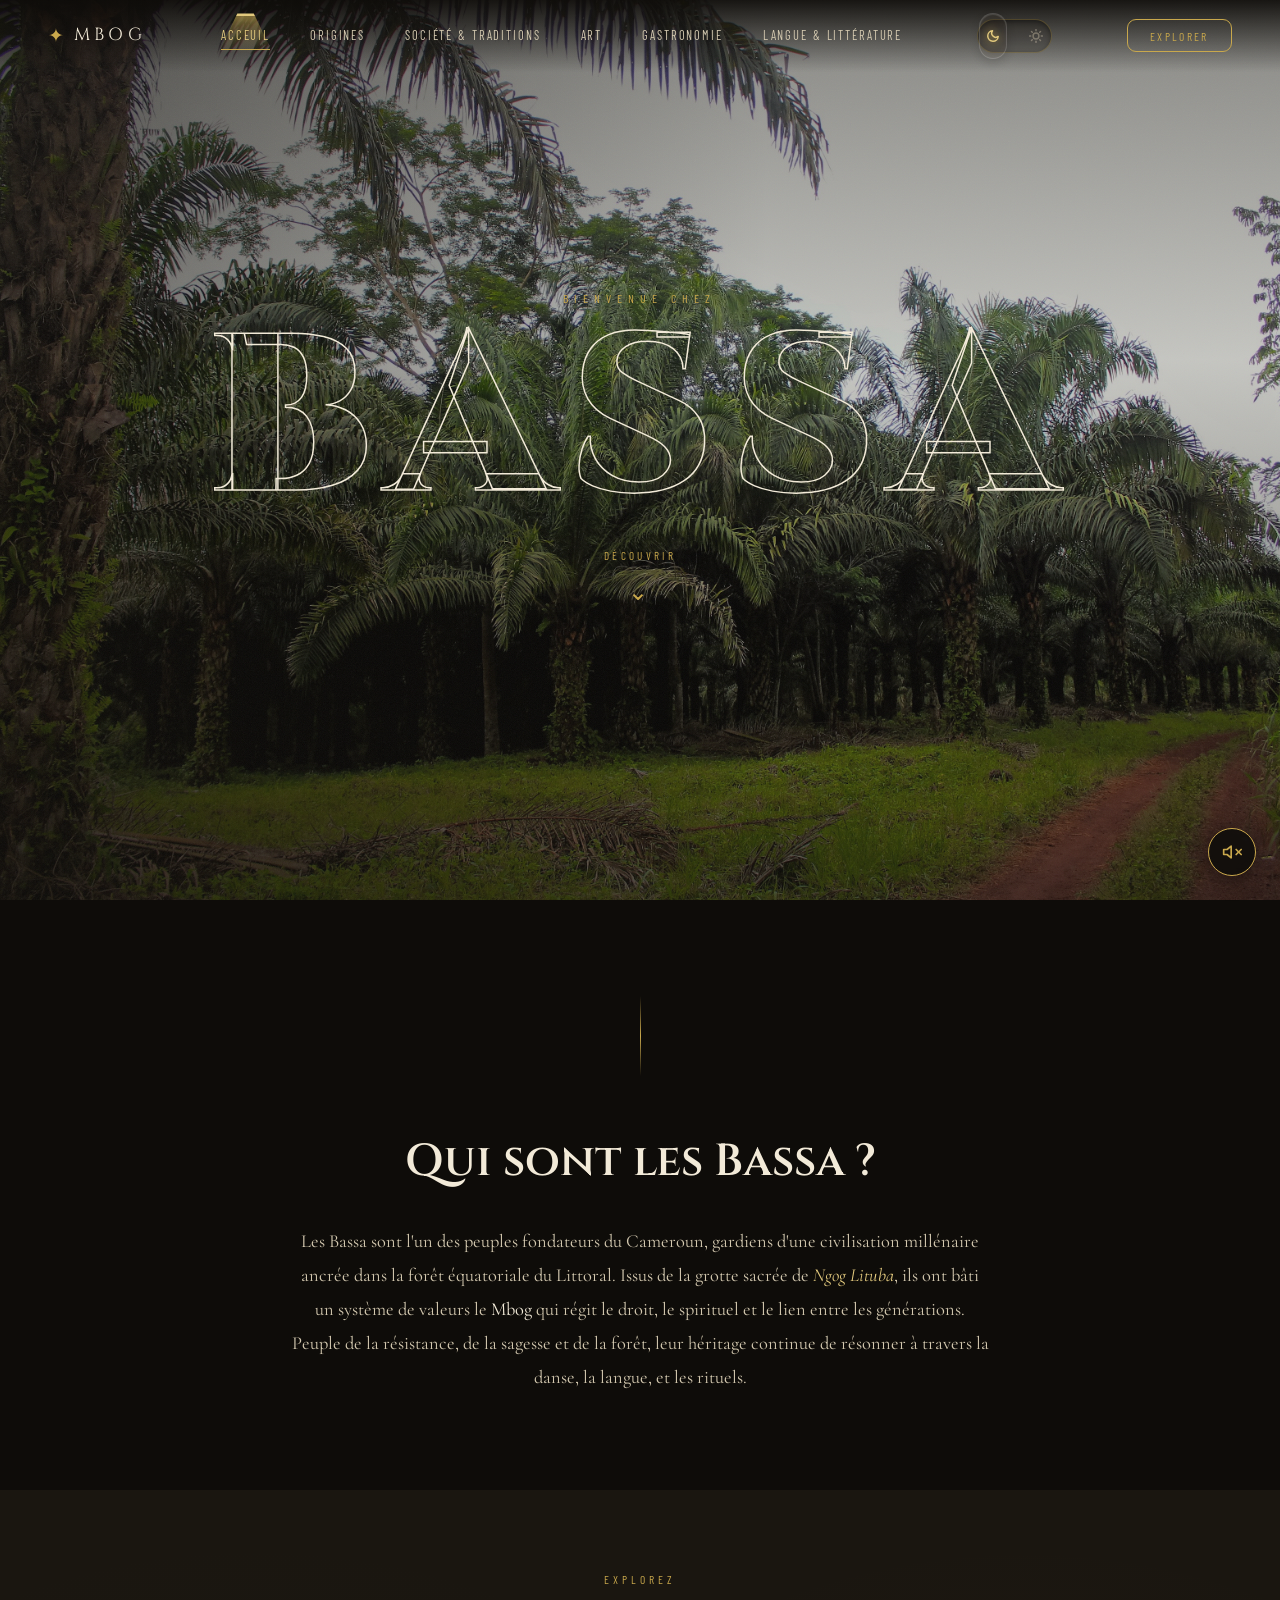
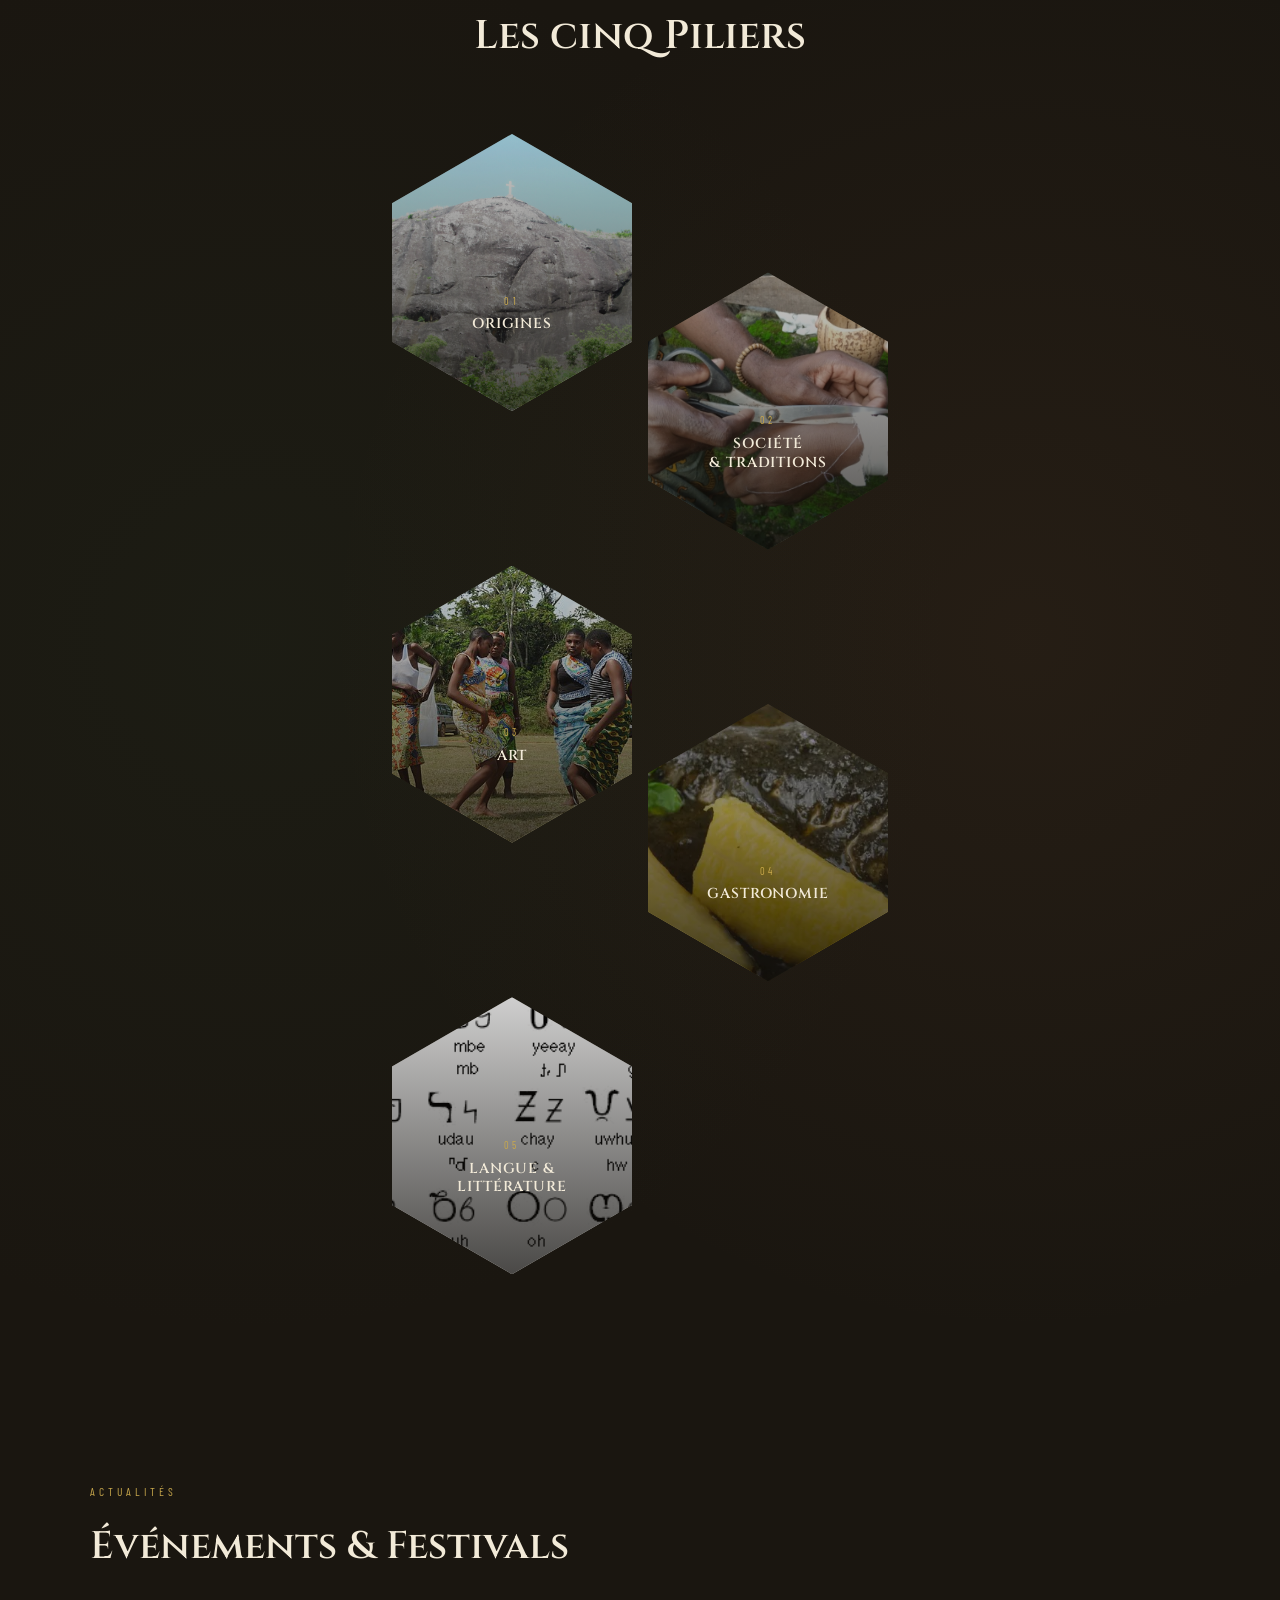
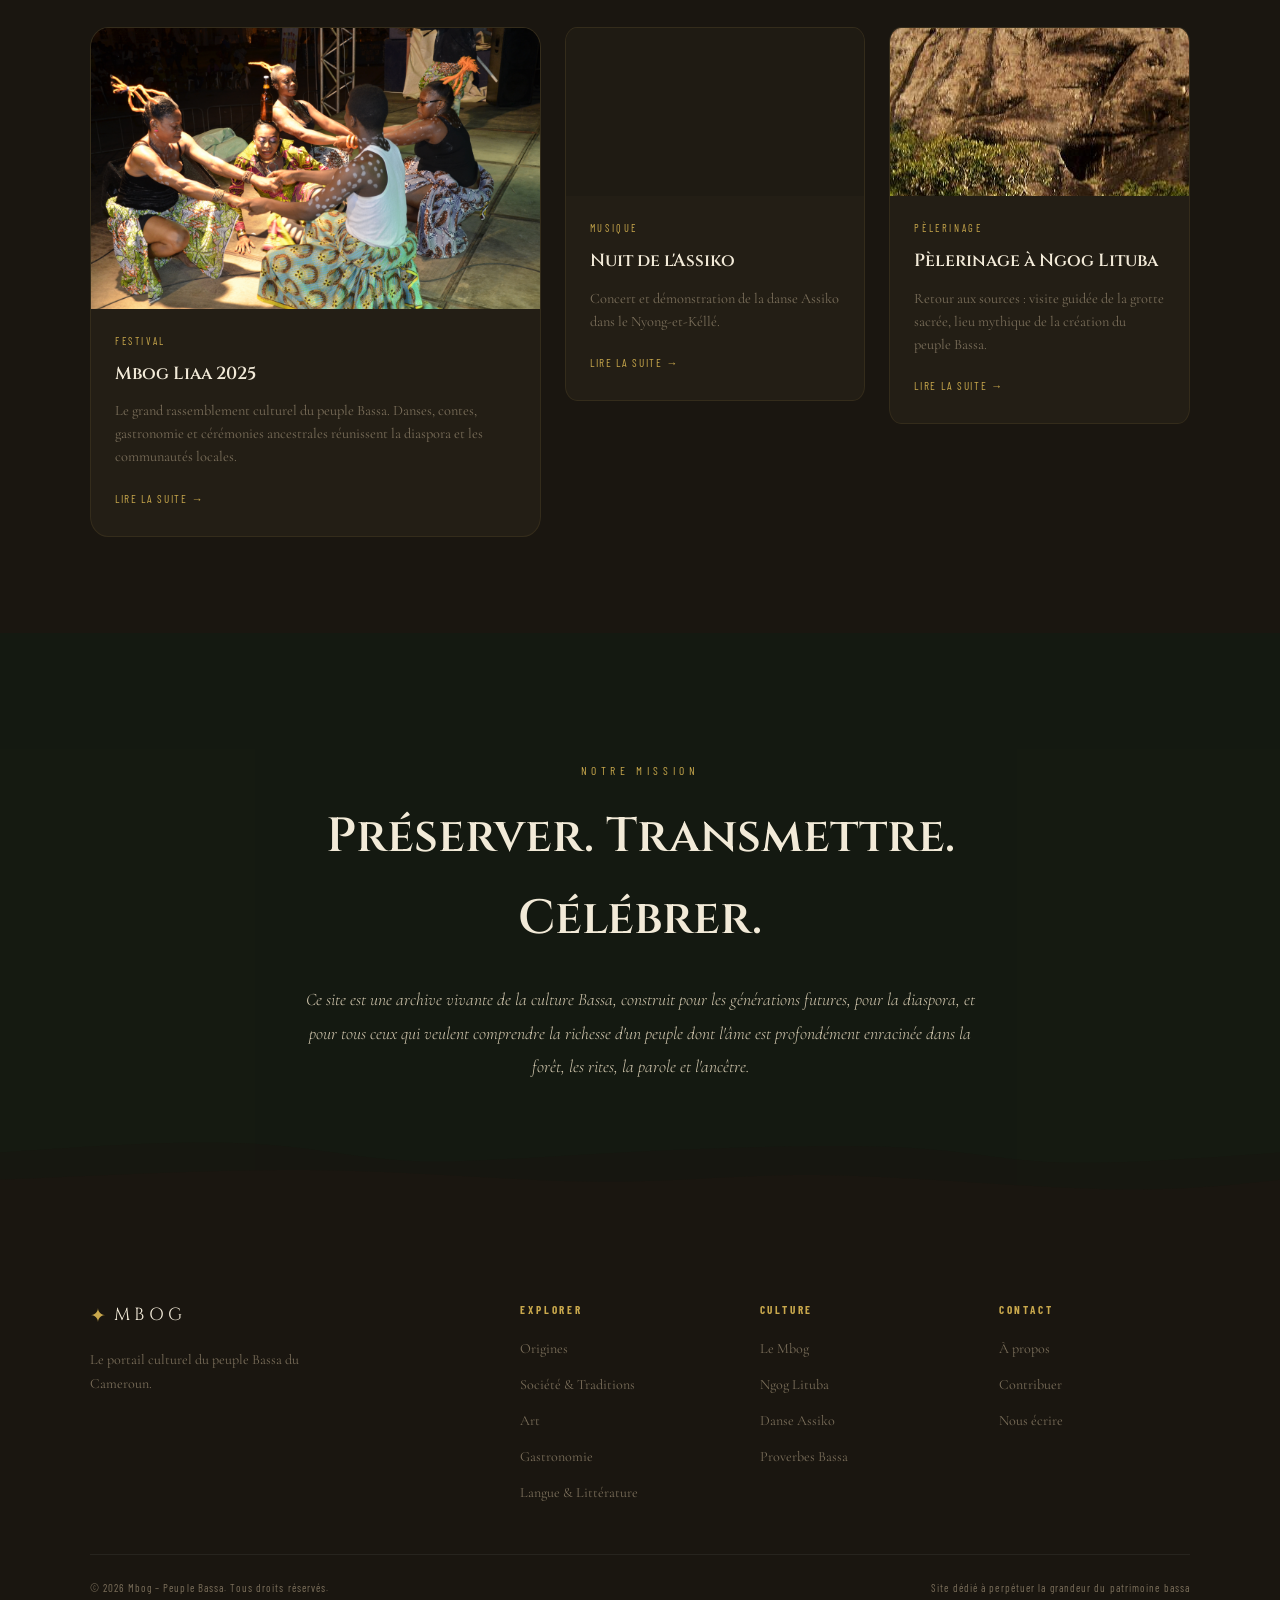
==== commit 63062a2f: "ajout de l'ambiance sonore et correction des couleurs de la section personnalites" ====
--- a/pages/index.html
+++ b/pages/index.html
@@ -6,6 +6,7 @@
   <title>Mbog — Le Peuple Bassa</title>
   <link rel="stylesheet" href="../css/style.css" />
   <link rel="stylesheet" href="../css/transition.css" />
+  <link rel="stylesheet" href="../css/audio.css" />
   <link rel="preconnect" href="https://fonts.googleapis.com" />
   <link rel="preconnect" href="https://fonts.gstatic.com" crossorigin />
   <link href="https://fonts.googleapis.com/css2?family=Cinzel:wght@400;600;900&family=Cormorant+Garamond:ital,wght@0,300;0,400;1,300;1,400&family=Barlow+Condensed:wght@200;300;400&display=swap" rel="stylesheet" />
@@ -187,7 +188,7 @@
         <div class="news-grid">
 
           <article class="news-card news-card--featured">
-            <div class="news-card-img" style="background-image: url('../assets/images/fest.jpg');"></div>
+            <div class="news-card-img" style="background-image: url('../assets/images/festivals/mbog-lia\'a.jpg');"></div>
             <div class="news-card-body">
               <span class="news-tag">Festival</span>
               <h3>Mbog Liaa 2025</h3>
@@ -371,5 +372,6 @@
     </a>
   </div>
   <script src="../js/main.js" defer></script>
+  <script src="../js/audio.js" defer></script>
 </body>
 </html>
--- a/css/style.css
+++ b/css/style.css
@@ -13,6 +13,7 @@
   --c-gold-light: #e2c97e;
   --c-earth:      #8b5e3c;
   --c-forest:     #2d4a2f;
+  --c-col:        #fcfcfc;
   --c-cream:      #f2ead8;
   --c-text:       #d4c9b0;
   --c-text-dim:   #7a6e5a;
@@ -29,8 +30,6 @@
   --nav-h: 72px;
   --transition: 0.55s cubic-bezier(0.25, 0.8, 0.25, 1);
 
-  /* --- AJOUT : Image Hero par défaut (Forêt - Mode Sombre) --- */
-  --bg-hero-image: url('../assets/images/hero-forest.jpg');
 }
 
 /* ═══════════════════════════════════════════════════════════════
@@ -47,13 +46,13 @@
   /* Or et Accents (Assombris pour garantir un excellent contraste sur fond clair) */
   --c-gold:       #8C620B;
   --c-gold-light: #A67C1E;
+  --c-col:  #121111; /* Accent principal pour les éléments interactifs */
 
   /* Textes et Titres (Inversion pour lisibilité sur fond clair) */
   --c-cream:      #edb356; /* Devient Ébène clair pour les grands titres */
   --c-text:       #2A241C; /* Texte principal sombre et doux */
   --c-text-dim:   #615645; /* Texte secondaire légèrement atténué */
 
-  --bg-hero-image: url('../assets/images/hero-sanaga.jpg');
 }
 
 *, *::before, *::after { box-sizing: border-box; margin: 0; padding: 0; }
@@ -372,7 +371,7 @@
 .hero-bg {
   position: absolute;
   inset: 0;
-  background-image: url('../assets/images/foret4.jpg');
+  background-image: url('../assets/images/La_palmeraie_Oméga_farm_de_Ndanga_Cameroun.jpg');
   background-size: cover;
   background-position: center 40%;
   background-repeat: no-repeat;
@@ -390,7 +389,7 @@
   content: '';
   position: absolute;
   top: 0; left: 0; width: 100%; height: 100%;
-  background-image: url('../assets/images/foret2.jpg');
+  background-image: url('../assets/images/sanagaaa.jpg');
   background-color: #a5aba6;
   background-size: cover;
   background-position: center 40%;
@@ -604,7 +603,7 @@
 }
 .hex-item:hover { 
   transform: translateY(-8px) scale(1.03);
-/* MODIFICATION : Ajout du halo lumineux doré autour de l'hexagone */
+  /*Ajout du halo lumineux doré autour de l'hexagone */
   filter: drop-shadow(0 0 15px var(--c-gold));
 }
 
@@ -1151,7 +1150,3 @@
   opacity: 1;
   transform: translateY(0);
 }
-
-/* ═══════════════════════════════════════════════════════════════
-   NAVBAR SCROLL EFFECT — JS inline
-═══════════════════════════════════════════════════════════════ */
--- a/css/transition.css
+++ b/css/transition.css
@@ -110,4 +110,21 @@
     animation-duration: 1.2s;
     mix-blend-mode: normal;
   }
+}
+
+/* ═════════════════════════════ ANIMATION EXPANSIVE : NGOK LITUBA ═════════════════════════ */
+
+@media (prefers-reduced-motion: no-preference) {
+  /* 1. On nomme les éléments pour que l'API les suive à la trace */
+  .ngok-card-container { view-transition-name: ngok-card-view; }
+  .ngok-card-container .fresco-media { view-transition-name: ngok-media-view; }
+  .ngok-card-container .fresco-text { view-transition-name: ngok-text-view; }
+
+  /* Ajustement de la vitesse de la métamorphose */
+  ::view-transition-group(ngok-card-view),
+  ::view-transition-group(ngok-media-view),
+  ::view-transition-group(ngok-text-view) {
+    animation-duration: 0.8s;
+    animation-timing-function: cubic-bezier(0.16, 1, 0.3, 1); /* Fluide et cinématique */
+  }
 }
--- a/css/audio.css
+++ b/css/audio.css
@@ -0,0 +1,153 @@
+/* ═══════════════════════════════════════════════════════════════
+   AUDIO WIDGET — Ambiance Sonore Culturelle
+   Widget flottant en bas a droite
+═══════════════════════════════════════════════════════════════ */
+
+.audio-widget {
+  position: fixed;
+  bottom: 24px;
+  right: 24px;
+  z-index: 9999;
+  display: flex;
+  align-items: center;
+  gap: 0;
+}
+
+/* ── BOUTON PRINCIPAL ─────────────────────────────────── */
+.audio-btn {
+  width: 48px;
+  height: 48px;
+  border-radius: 50%;
+  border: 1px solid var(--c-gold);
+  background: rgba(14, 12, 10, 0.85);
+  backdrop-filter: blur(10px);
+  -webkit-backdrop-filter: blur(10px);
+  color: var(--c-gold);
+  cursor: pointer;
+  display: flex;
+  align-items: center;
+  justify-content: center;
+  transition: background var(--transition), transform 0.3s ease, box-shadow 0.3s ease;
+  box-shadow: 0 4px 20px rgba(0, 0, 0, 0.4);
+  flex-shrink: 0;
+}
+
+.audio-btn:hover {
+  background: var(--c-gold);
+  color: var(--c-bg);
+  transform: scale(1.08);
+  box-shadow: 0 4px 25px rgba(201, 168, 76, 0.35);
+}
+
+.audio-btn.is-playing {
+  background: var(--c-gold);
+  color: var(--c-bg);
+  animation: audioPulse 2.5s ease-in-out infinite;
+}
+
+@keyframes audioPulse {
+  0%, 100% { box-shadow: 0 4px 20px rgba(201, 168, 76, 0.2); }
+  50%      { box-shadow: 0 4px 30px rgba(201, 168, 76, 0.5); }
+}
+
+.audio-icon {
+  width: 20px;
+  height: 20px;
+}
+
+/* ── PANNEAU DE VOLUME ────────────────────────────────── */
+.audio-volume-panel {
+  width: 0;
+  overflow: hidden;
+  transition: width 0.4s cubic-bezier(0.25, 0.8, 0.25, 1),
+              opacity 0.3s ease,
+              margin-left 0.4s ease;
+  opacity: 0;
+  margin-left: 0;
+  display: flex;
+  align-items: center;
+}
+
+.audio-widget:hover .audio-volume-panel,
+.audio-widget:focus-within .audio-volume-panel {
+  width: 100px;
+  opacity: 1;
+  margin-left: 10px;
+}
+
+/* ── SLIDER CUSTOM ────────────────────────────────────── */
+.audio-slider {
+  -webkit-appearance: none;
+  appearance: none;
+  width: 100%;
+  height: 4px;
+  border-radius: 2px;
+  background: var(--c-surface2);
+  outline: none;
+  cursor: pointer;
+}
+
+.audio-slider::-webkit-slider-thumb {
+  -webkit-appearance: none;
+  appearance: none;
+  width: 16px;
+  height: 16px;
+  border-radius: 50%;
+  background: var(--c-gold);
+  border: 2px solid var(--c-bg);
+  box-shadow: 0 2px 6px rgba(0, 0, 0, 0.4);
+  cursor: pointer;
+  transition: transform 0.2s ease;
+}
+
+.audio-slider::-webkit-slider-thumb:hover {
+  transform: scale(1.2);
+}
+
+.audio-slider::-moz-range-thumb {
+  width: 16px;
+  height: 16px;
+  border-radius: 50%;
+  background: var(--c-gold);
+  border: 2px solid var(--c-bg);
+  box-shadow: 0 2px 6px rgba(0, 0, 0, 0.4);
+  cursor: pointer;
+}
+
+/* ── ADAPTATION THEME LIGHT ───────────────────────────── */
+[data-theme="light"] .audio-btn {
+  background: rgba(242, 234, 216, 0.85);
+  border-color: var(--c-gold);
+  color: var(--c-gold);
+}
+
+[data-theme="light"] .audio-btn.is-playing {
+  background: var(--c-gold);
+  color: #fff;
+}
+
+[data-theme="light"] .audio-slider {
+  background: var(--c-surface2);
+}
+
+/* ── RESPONSIVE MOBILE ────────────────────────────────── */
+@media (max-width: 768px) {
+  .audio-widget {
+    bottom: 74px; /* Au-dessus de la navbar mobile */
+    right: 16px;
+  }
+
+  .audio-btn {
+    width: 42px;
+    height: 42px;
+  }
+
+  .audio-icon {
+    width: 18px;
+    height: 18px;
+  }
+
+  .audio-widget:hover .audio-volume-panel {
+    width: 80px;
+  }
+}
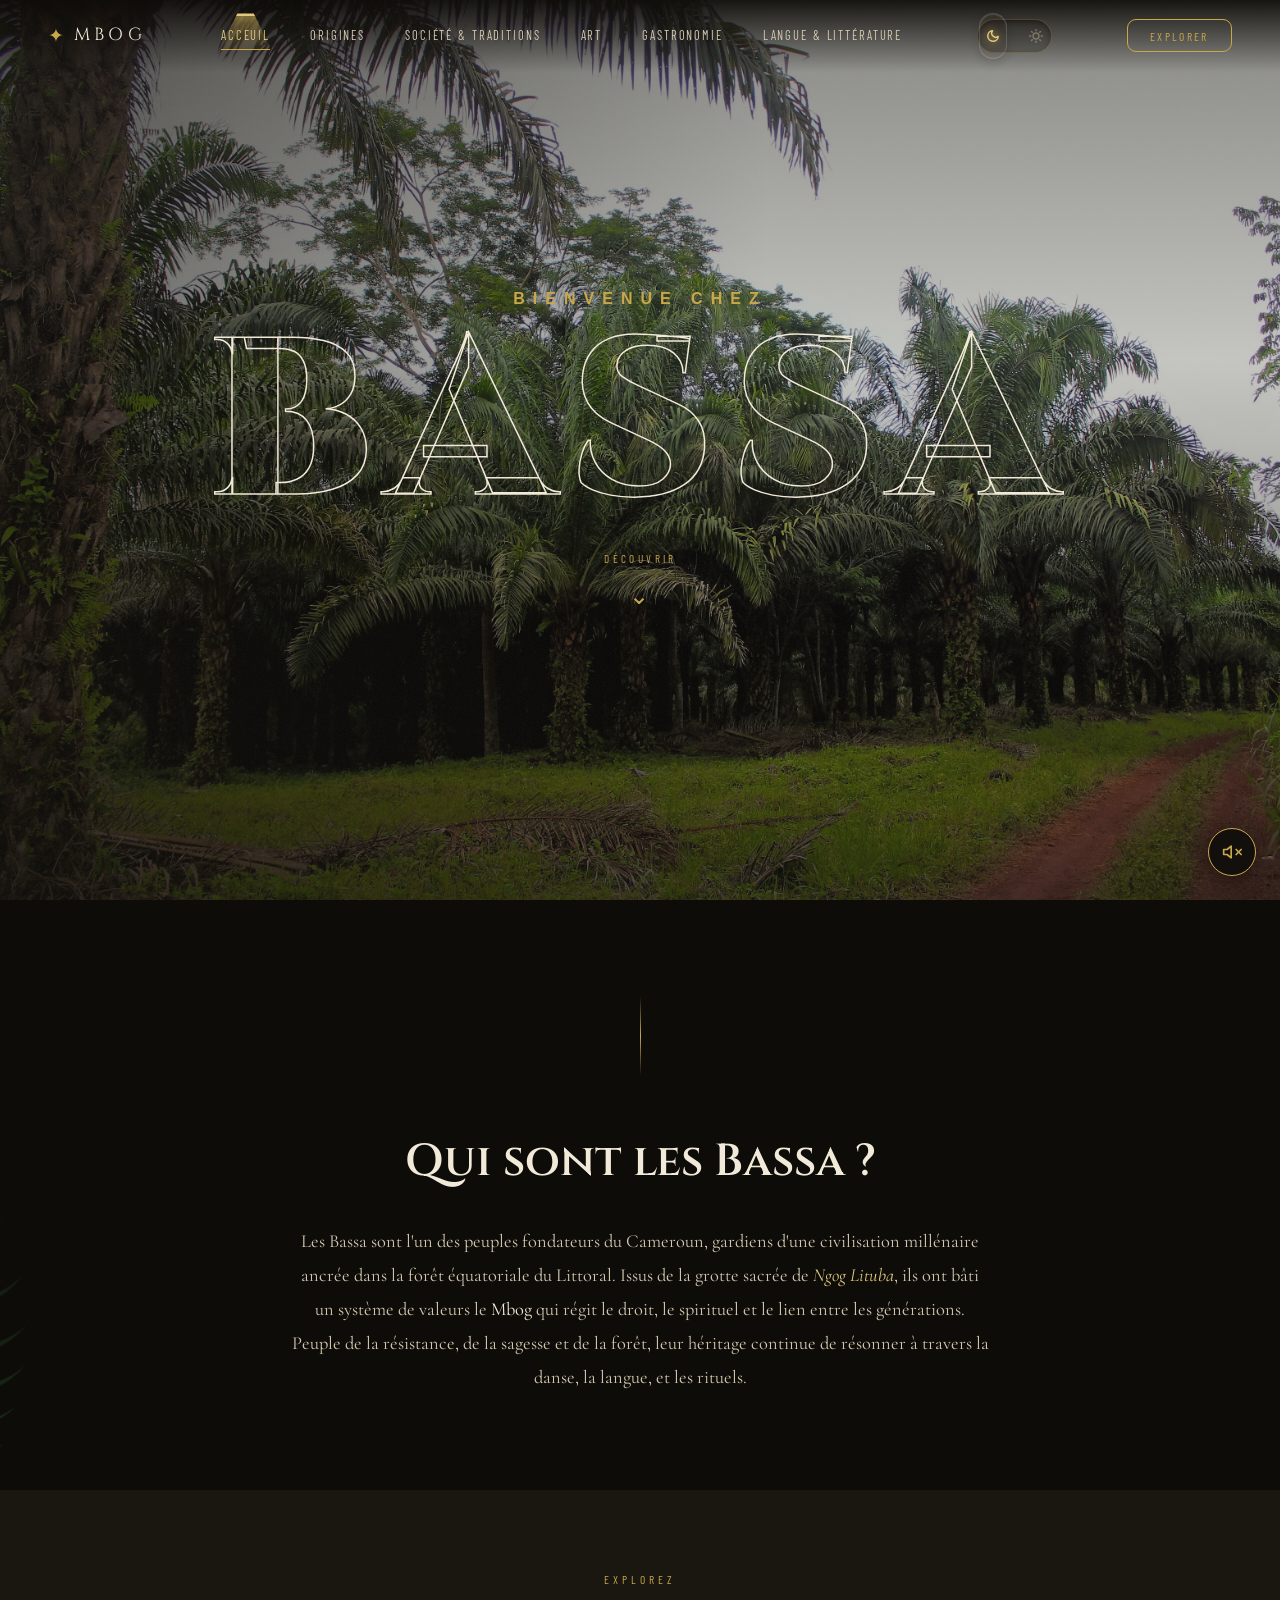
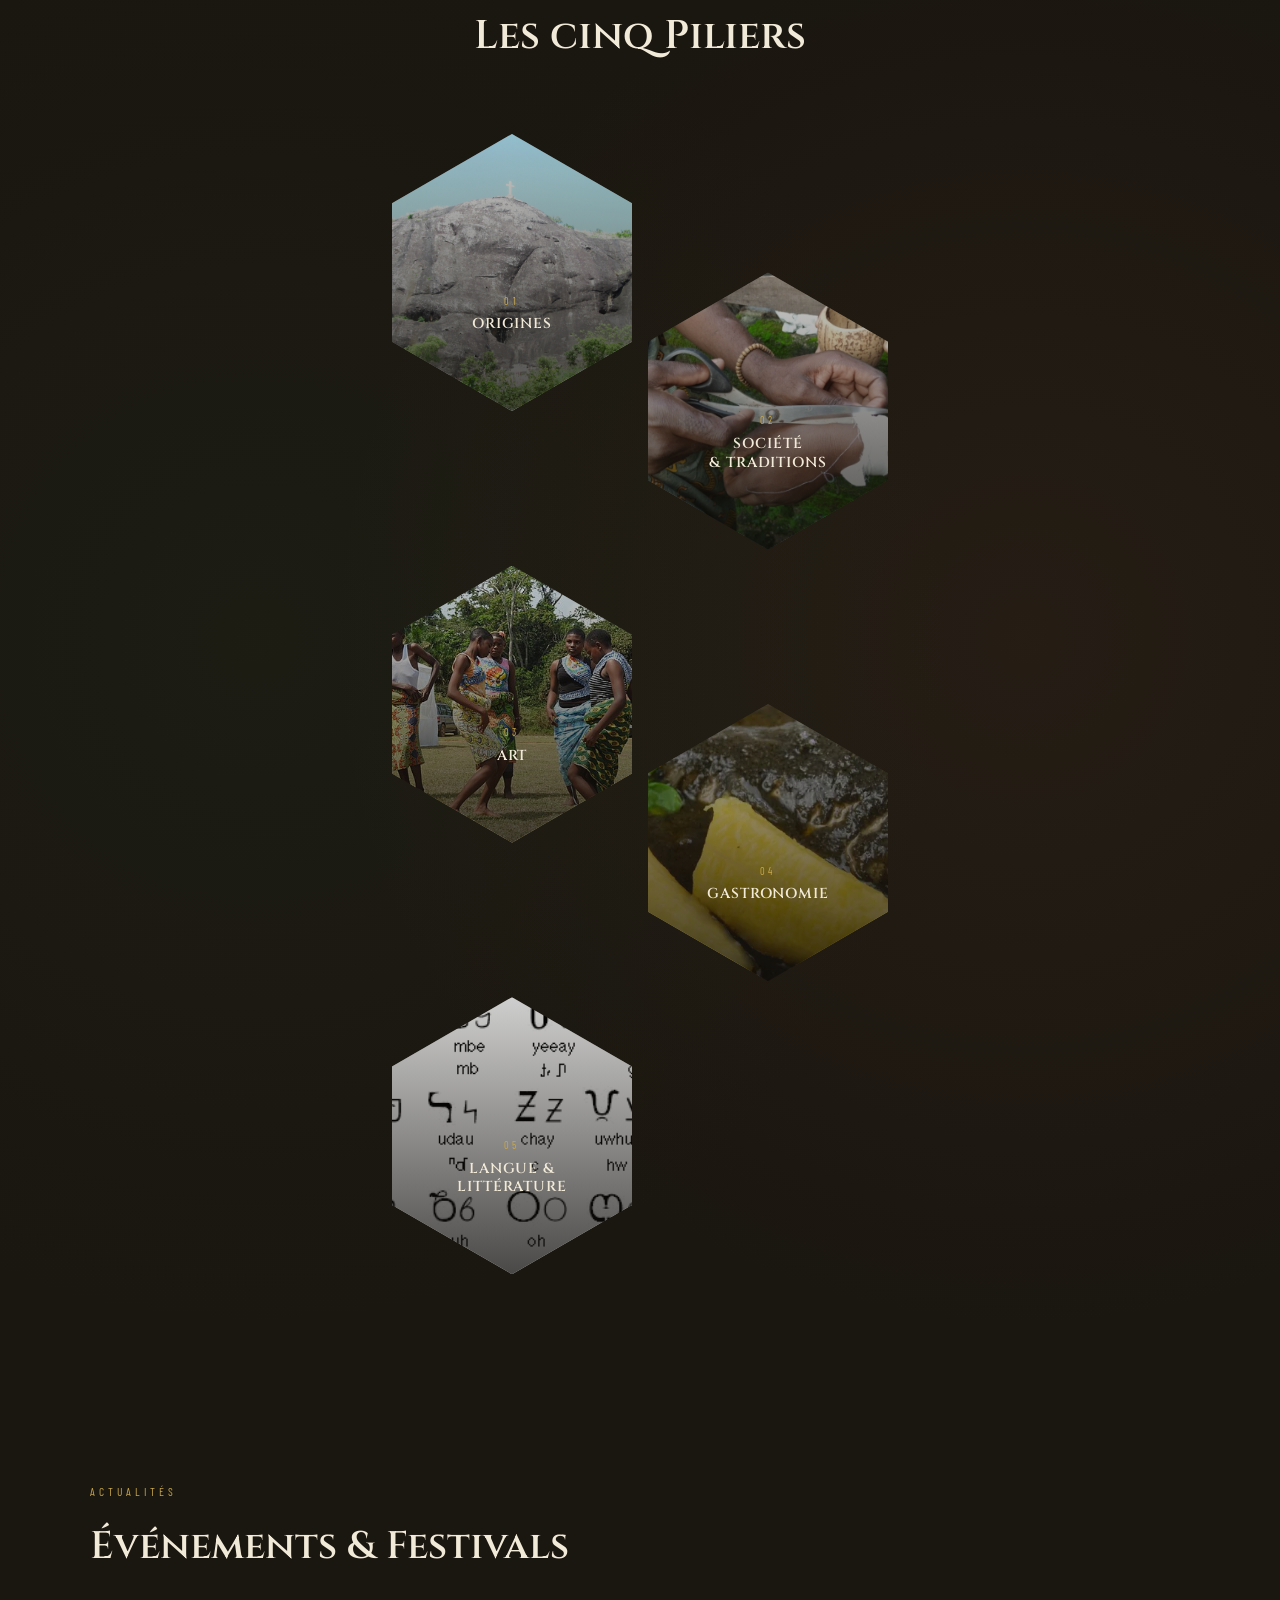
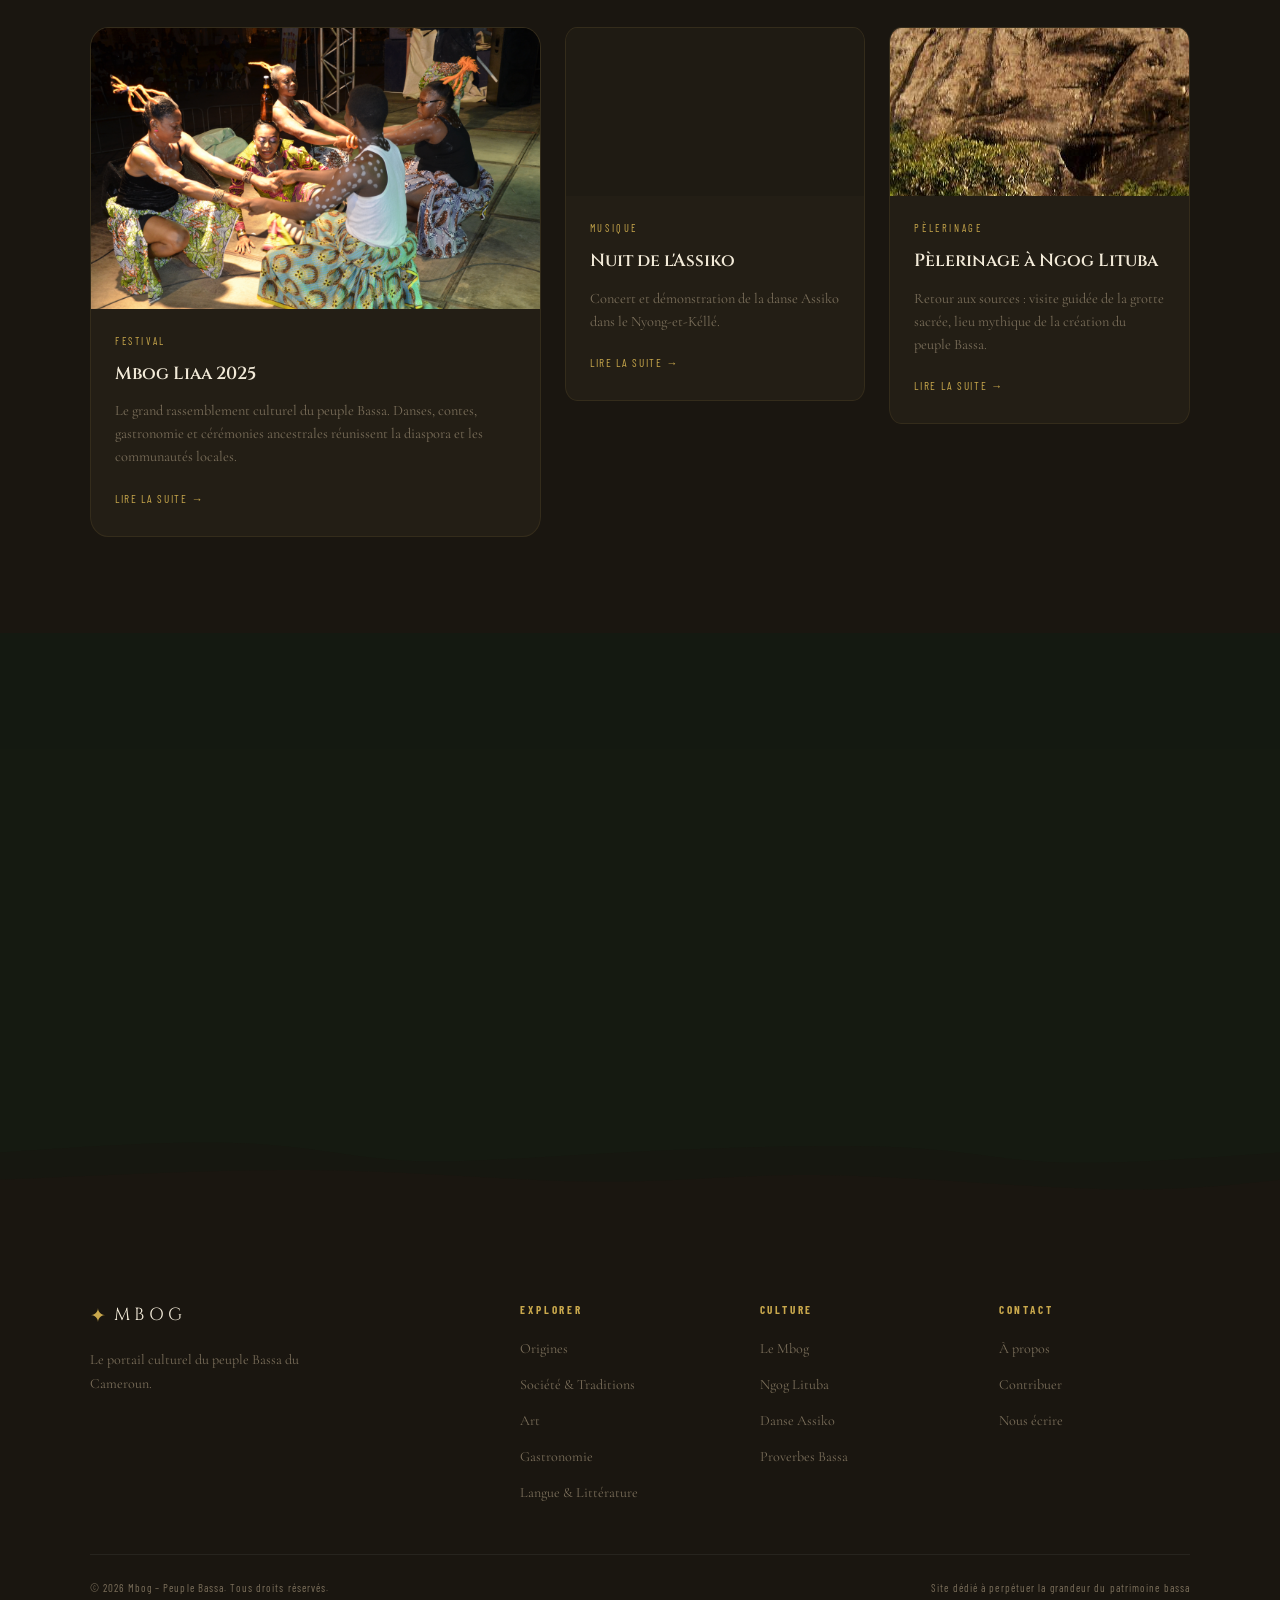
==== commit 30279d91: "feuilles de palmier SVG sur toutes les pages, audio persistant entre les pages, documentation des am" ====
--- a/pages/index.html
+++ b/pages/index.html
@@ -371,6 +371,38 @@
       <span>Langue</span>
     </a>
   </div>
+
+  <!-- ══════ FEUILLES DE PALMIER ══════ -->
+  <div class="palm-leaf palm-leaf--1" aria-hidden="true">
+    <svg viewBox="0 0 500 700" xmlns="http://www.w3.org/2000/svg">
+      <defs><linearGradient id="ipg" x1="0%" y1="0%" x2="100%" y2="0%"><stop offset="0%" stop-color="var(--palm-dark)"/><stop offset="50%" stop-color="var(--palm-light)"/><stop offset="100%" stop-color="var(--palm-dark)"/></linearGradient><linearGradient id="ips" x1="50%" y1="0%" x2="50%" y2="100%"><stop offset="0%" stop-color="var(--palm-stem-light)"/><stop offset="100%" stop-color="var(--palm-stem-dark)"/></linearGradient></defs>
+      <path d="M250 680C248 550 240 400 250 250Q255 150 260 60" stroke="url(#ips)" stroke-width="5" fill="none" stroke-linecap="round"/>
+      <path fill="url(#ipg)" d="M248 630C170 615 70 640 20 670 75 630 175 608 248 622M246 570C150 540 35 545 5 575 45 538 155 530 246 558M244 510C130 470 15 465 2 492 25 460 135 458 244 498M244 450C120 405 10 395 2 420 20 390 125 390 244 438M246 395C130 348 18 335 5 358 25 330 135 335 246 382M248 345C150 300 40 285 22 305 50 280 155 288 248 332M250 300C170 260 65 248 48 262 72 242 175 250 250 288M252 258C185 225 90 215 75 225 98 210 190 218 252 248M254 220C200 192 120 185 108 192 125 180 205 186 254 212M256 185C212 162 150 156 140 162 155 152 218 158 256 178M258 155C225 138 178 134 170 138 182 130 230 134 258 148M258 128C235 115 200 112 195 115 205 108 240 112 258 122M258 105C242 96 218 94 215 96 222 90 245 93 258 100" opacity="0.85"/>
+      <path fill="url(#ipg)" d="M252 610C330 590 430 600 480 625 420 595 325 582 252 600M254 548C345 515 455 515 500 542 440 512 340 508 254 536M256 488C360 448 475 438 510 460 460 435 355 440 256 476M256 428C365 385 480 370 512 390 465 368 360 375 256 416M254 372C350 330 460 315 490 332 445 312 345 320 254 360M252 322C335 285 435 272 462 285 420 268 330 275 252 312M250 275C320 242 405 232 428 242 392 228 315 235 250 265M248 235C305 208 370 200 388 208 358 196 300 202 248 226M248 200C292 178 342 172 355 178 330 168 288 174 248 192M248 170C280 152 318 148 328 152 308 144 276 148 248 162M248 145C270 132 298 128 305 132 290 125 268 130 248 138M248 122C262 114 280 112 285 114 275 108 260 112 248 116" opacity="0.82"/>
+    </svg>
+  </div>
+  <div class="palm-leaf palm-leaf--2" aria-hidden="true">
+    <svg viewBox="0 0 500 700" xmlns="http://www.w3.org/2000/svg">
+      <path d="M250 680C252 550 258 400 250 250Q245 150 240 60" stroke="url(#ips)" stroke-width="5" fill="none" stroke-linecap="round"/>
+      <path fill="url(#ipg)" d="M248 630C170 615 70 640 20 670 75 630 175 608 248 622M246 570C150 540 35 545 5 575 45 538 155 530 246 558M244 510C130 470 15 465 2 492 25 460 135 458 244 498M244 450C120 405 10 395 2 420 20 390 125 390 244 438M246 395C130 348 18 335 5 358 25 330 135 335 246 382M248 345C150 300 40 285 22 305 50 280 155 288 248 332M250 300C170 260 65 248 48 262 72 242 175 250 250 288M252 258C185 225 90 215 75 225 98 210 190 218 252 248M254 220C200 192 120 185 108 192 125 180 205 186 254 212M256 185C212 162 150 156 140 162 155 152 218 158 256 178M258 155C225 138 178 134 170 138 182 130 230 134 258 148M258 128C235 115 200 112 195 115 205 108 240 112 258 122M258 105C242 96 218 94 215 96 222 90 245 93 258 100" opacity="0.85"/>
+      <path fill="url(#ipg)" d="M252 610C330 590 430 600 480 625 420 595 325 582 252 600M254 548C345 515 455 515 500 542 440 512 340 508 254 536M256 488C360 448 475 438 510 460 460 435 355 440 256 476M256 428C365 385 480 370 512 390 465 368 360 375 256 416M254 372C350 330 460 315 490 332 445 312 345 320 254 360M252 322C335 285 435 272 462 285 420 268 330 275 252 312M250 275C320 242 405 232 428 242 392 228 315 235 250 265M248 235C305 208 370 200 388 208 358 196 300 202 248 226M248 200C292 178 342 172 355 178 330 168 288 174 248 192M248 170C280 152 318 148 328 152 308 144 276 148 248 162M248 145C270 132 298 128 305 132 290 125 268 130 248 138M248 122C262 114 280 112 285 114 275 108 260 112 248 116" opacity="0.82"/>
+    </svg>
+  </div>
+  <div class="palm-leaf palm-leaf--3" aria-hidden="true">
+    <svg viewBox="0 0 400 600" xmlns="http://www.w3.org/2000/svg">
+      <path d="M200 580C198 460 195 340 200 210Q203 120 208 40" stroke="url(#ips)" stroke-width="4" fill="none" stroke-linecap="round"/>
+      <path fill="url(#ipg)" d="M198 540C130 525 40 545 5 570 45 535 135 518 198 530M196 480C115 455 15 455 2 480 22 450 120 442 196 468M195 425C105 388 5 380 2 405 15 375 110 372 195 412M195 372C108 335 10 322 2 345 18 318 112 318 195 360M197 325C125 290 25 278 12 298 32 272 130 275 197 312M199 280C145 250 55 242 42 252 60 238 150 242 199 270M201 240C160 215 88 210 78 216 92 206 165 210 201 232M203 205C172 185 118 182 110 186 122 178 178 180 203 198M204 175C180 158 142 156 136 159 145 152 185 154 204 168M205 148C188 135 160 134 156 136 162 130 192 132 205 142M204 125C192 116 172 115 170 117 175 112 195 114 204 120" opacity="0.80"/>
+      <path fill="url(#ipg)" d="M202 530C270 510 360 518 395 540 350 515 268 505 202 522M204 470C285 440 385 438 400 462 370 435 280 432 204 458M205 415C295 378 395 368 408 390 380 365 290 362 205 402M205 362C298 325 398 312 410 332 385 310 294 310 205 350M203 315C285 280 378 268 395 285 365 265 280 268 203 305M201 272C268 242 348 235 362 245 335 230 265 235 201 262M199 235C252 212 312 208 322 214 300 204 248 208 199 228M198 202C238 185 282 182 290 186 270 178 235 182 198 196M198 175C228 162 258 160 265 162 248 155 225 160 198 168M198 150C220 140 240 138 245 140 232 135 218 138 198 144M198 130C212 122 225 121 228 122 220 118 210 121 198 125" opacity="0.76"/>
+    </svg>
+  </div>
+  <div class="palm-leaf palm-leaf--4" aria-hidden="true">
+    <svg viewBox="0 0 450 600" xmlns="http://www.w3.org/2000/svg">
+      <path d="M225 580C223 460 218 340 225 210Q228 120 235 30" stroke="url(#ips)" stroke-width="4" fill="none" stroke-linecap="round"/>
+      <path fill="url(#ipg)" d="M223 530C155 515 55 535 10 560 60 525 160 508 223 520M221 468C130 440 20 435 2 460 25 432 135 428 221 455M220 408C115 372 8 362 2 385 18 358 120 358 220 395M220 352C108 315 5 300 2 322 15 295 112 298 220 340M222 302C128 268 22 255 12 272 28 250 132 255 222 290M224 258C155 228 60 220 48 228 68 214 160 218 224 248M226 218C172 195 100 190 90 195 105 185 178 188 226 210M228 182C190 165 138 162 130 165 142 158 195 160 228 175M228 152C200 138 162 136 156 138 165 132 205 135 228 145M228 128C208 118 180 116 176 118 184 112 212 115 228 122M228 108C215 100 195 99 192 100 198 96 218 98 228 102" opacity="0.80"/>
+      <path fill="url(#ipg)" d="M227 515C295 495 385 500 430 520 375 498 292 490 227 506M229 452C310 425 405 420 440 442 390 418 306 415 229 440M230 392C320 358 420 348 450 368 405 345 315 342 230 380M230 338C325 302 425 288 452 305 410 285 320 285 230 326M228 290C310 258 400 245 422 258 385 242 305 245 228 278M226 248C298 220 372 212 390 220 360 208 295 212 226 238M224 210C282 188 338 182 352 188 325 178 278 182 224 202M224 178C268 162 310 158 320 162 300 154 264 158 224 170M224 150C258 138 288 135 295 138 280 132 255 135 224 143M224 128C248 118 268 116 272 118 262 114 245 116 224 122M224 108C240 100 252 99 255 100 248 97 238 99 224 103" opacity="0.76"/>
+    </svg>
+  </div>
+
   <script src="../js/main.js" defer></script>
   <script src="../js/audio.js" defer></script>
 </body>
--- a/css/style.css
+++ b/css/style.css
@@ -30,6 +30,13 @@
   --nav-h: 72px;
   --transition: 0.55s cubic-bezier(0.25, 0.8, 0.25, 1);
 
+  /* Feuilles de palmier — sombre */
+  --palm-light:       #2a5a2e;
+  --palm-mid:         #1d4420;
+  --palm-dark:        #122e14;
+  --palm-stem-light:  #3a6b3e;
+  --palm-stem-dark:   #1a3a1c;
+
 }
 
 /* ═══════════════════════════════════════════════════════════════
@@ -52,6 +59,13 @@
   --c-cream:      #edb356; /* Devient Ébène clair pour les grands titres */
   --c-text:       #2A241C; /* Texte principal sombre et doux */
   --c-text-dim:   #615645; /* Texte secondaire légèrement atténué */
+
+  /* Feuilles de palmier — clair */
+  --palm-light:       #8cc484;
+  --palm-mid:         #6aad62;
+  --palm-dark:        #4a8a42;
+  --palm-stem-light:  #5a9a5e;
+  --palm-stem-dark:   #3a7a3e;
 
 }
 
@@ -359,6 +373,7 @@
 ═══════════════════════════════════════════════════════════════ */
 .hero {
   position: relative;
+  z-index: 2;
   width: 100%;
   height: 100vh;
   min-height: 680px;
@@ -435,7 +450,8 @@
 
 .hero-eyebrow {
   font-family: var(--font-ui);
-  font-size: 0.75rem;
+  font-size: 1rem;
+  font-weight: 900;
   letter-spacing: 0.5em;
   text-transform: uppercase;
   color: var(--c-gold);
@@ -1139,6 +1155,112 @@
 }
 
 /* ═══════════════════════════════════════════════════════════════
+   FEUILLES DE PALMIER — POSITIONNEMENT & ANIMATIONS
+   ═══════════════════════════════════════════════════════════════ */
+
+.palm-leaf {
+  position: fixed;
+  z-index: 1;
+  pointer-events: none;
+  transition: opacity var(--transition), filter var(--transition);
+}
+.palm-leaf svg {
+  width: 100%;
+  height: auto;
+  display: block;
+}
+
+/* Feuille 1 — Haut droite */
+.palm-leaf--1 {
+  top: -12%;
+  right: -6%;
+  width: 40vw;
+  max-width: 500px;
+  min-width: 250px;
+  opacity: 0.55;
+  transform: rotate(-25deg);
+  transform-origin: top right;
+  filter: drop-shadow(2px 4px 15px rgba(0,0,0,0.2));
+  animation: palmSway1 9s ease-in-out infinite alternate;
+}
+@keyframes palmSway1 {
+  0%   { transform: rotate(-25deg) translate(0,0); }
+  100% { transform: rotate(-23.5deg) translate(-4px,6px); }
+}
+
+/* Feuille 2 — Bas gauche */
+.palm-leaf--2 {
+  bottom: -10%;
+  left: -8%;
+  width: 35vw;
+  max-width: 450px;
+  min-width: 220px;
+  opacity: 0.50;
+  transform: rotate(155deg);
+  transform-origin: bottom left;
+  filter: drop-shadow(-2px -4px 15px rgba(0,0,0,0.2));
+  animation: palmSway2 10s ease-in-out infinite alternate;
+}
+@keyframes palmSway2 {
+  0%   { transform: rotate(155deg) translate(0,0); }
+  100% { transform: rotate(156.5deg) translate(5px,-5px); }
+}
+
+/* Feuille 3 — Milieu gauche */
+.palm-leaf--3 {
+  top: 20%;
+  left: -5%;
+  width: 25vw;
+  max-width: 320px;
+  min-width: 170px;
+  opacity: 0.38;
+  transform: rotate(8deg);
+  transform-origin: center bottom;
+  filter: drop-shadow(1px 3px 10px rgba(0,0,0,0.15));
+  animation: palmSway3 11s ease-in-out infinite alternate;
+}
+@keyframes palmSway3 {
+  0%   { transform: rotate(8deg) translate(0,0); }
+  100% { transform: rotate(9.5deg) translate(-3px,4px); }
+}
+
+/* Feuille 4 — Haut gauche */
+.palm-leaf--4 {
+  top: -5%;
+  left: -4%;
+  width: 28vw;
+  max-width: 360px;
+  min-width: 180px;
+  opacity: 0.42;
+  transform: rotate(35deg);
+  transform-origin: top left;
+  filter: drop-shadow(2px 2px 12px rgba(0,0,0,0.18));
+  animation: palmSway4 8.5s ease-in-out infinite alternate;
+}
+@keyframes palmSway4 {
+  0%   { transform: rotate(35deg) translate(0,0); }
+  100% { transform: rotate(33.5deg) translate(3px,5px); }
+}
+
+/* Theme light — opacite reduite */
+[data-theme="light"] .palm-leaf {
+  opacity: 0.35;
+  filter: saturate(0.75) drop-shadow(1px 2px 8px rgba(0,0,0,0.08));
+}
+[data-theme="light"] .palm-leaf--1 { opacity: 0.38; }
+[data-theme="light"] .palm-leaf--2 { opacity: 0.33; }
+[data-theme="light"] .palm-leaf--3 { opacity: 0.28; }
+[data-theme="light"] .palm-leaf--4 { opacity: 0.30; }
+
+/* Responsive mobile */
+@media (max-width: 768px) {
+  .palm-leaf--1 { width: 55vw; top: -15%; right: -12%; opacity: 0.35; }
+  .palm-leaf--2 { width: 50vw; bottom: -12%; left: -15%; opacity: 0.30; }
+  .palm-leaf--3 { width: 35vw; left: -10%; opacity: 0.25; }
+  .palm-leaf--4 { width: 40vw; left: -8%; top: -8%; opacity: 0.28; }
+}
+
+/* ═══════════════════════════════════════════════════════════════
    SCROLL ANIMATIONS (Intersection Observer)
 ═══════════════════════════════════════════════════════════════ */
 .reveal {
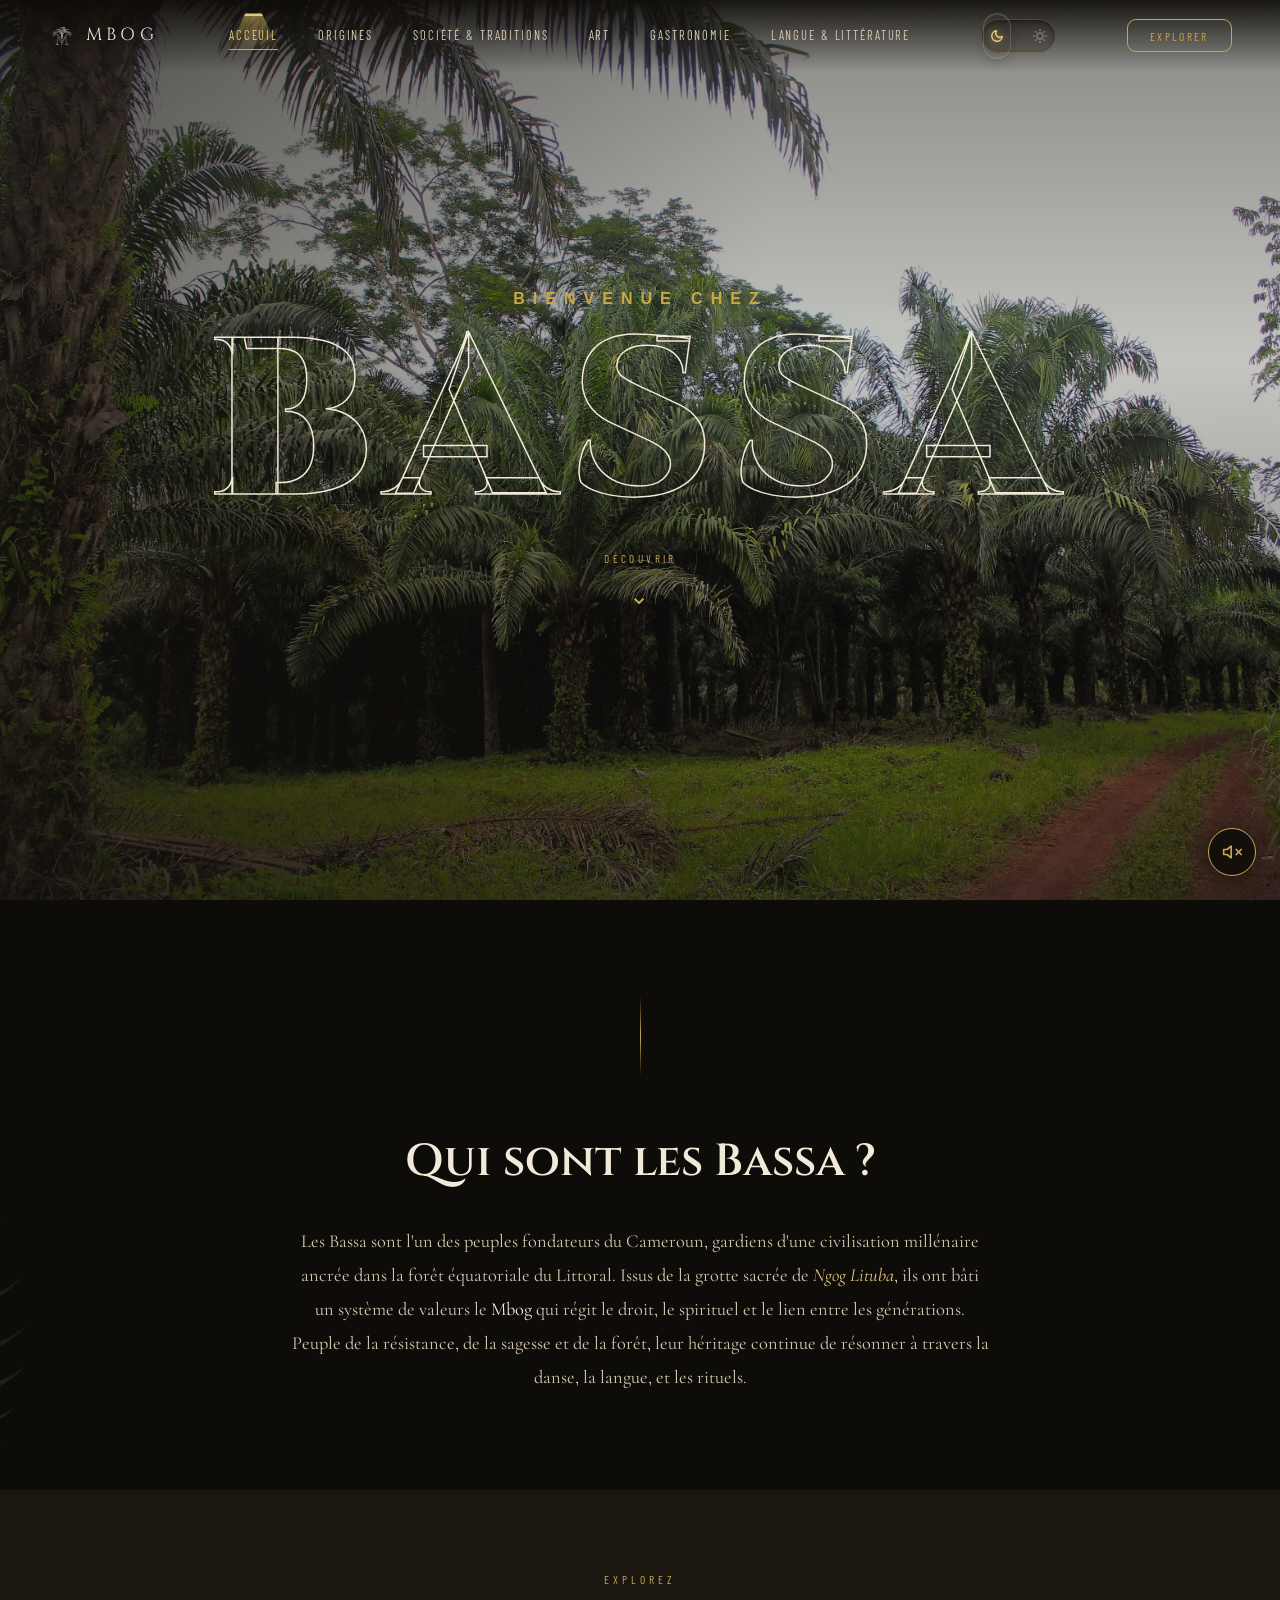
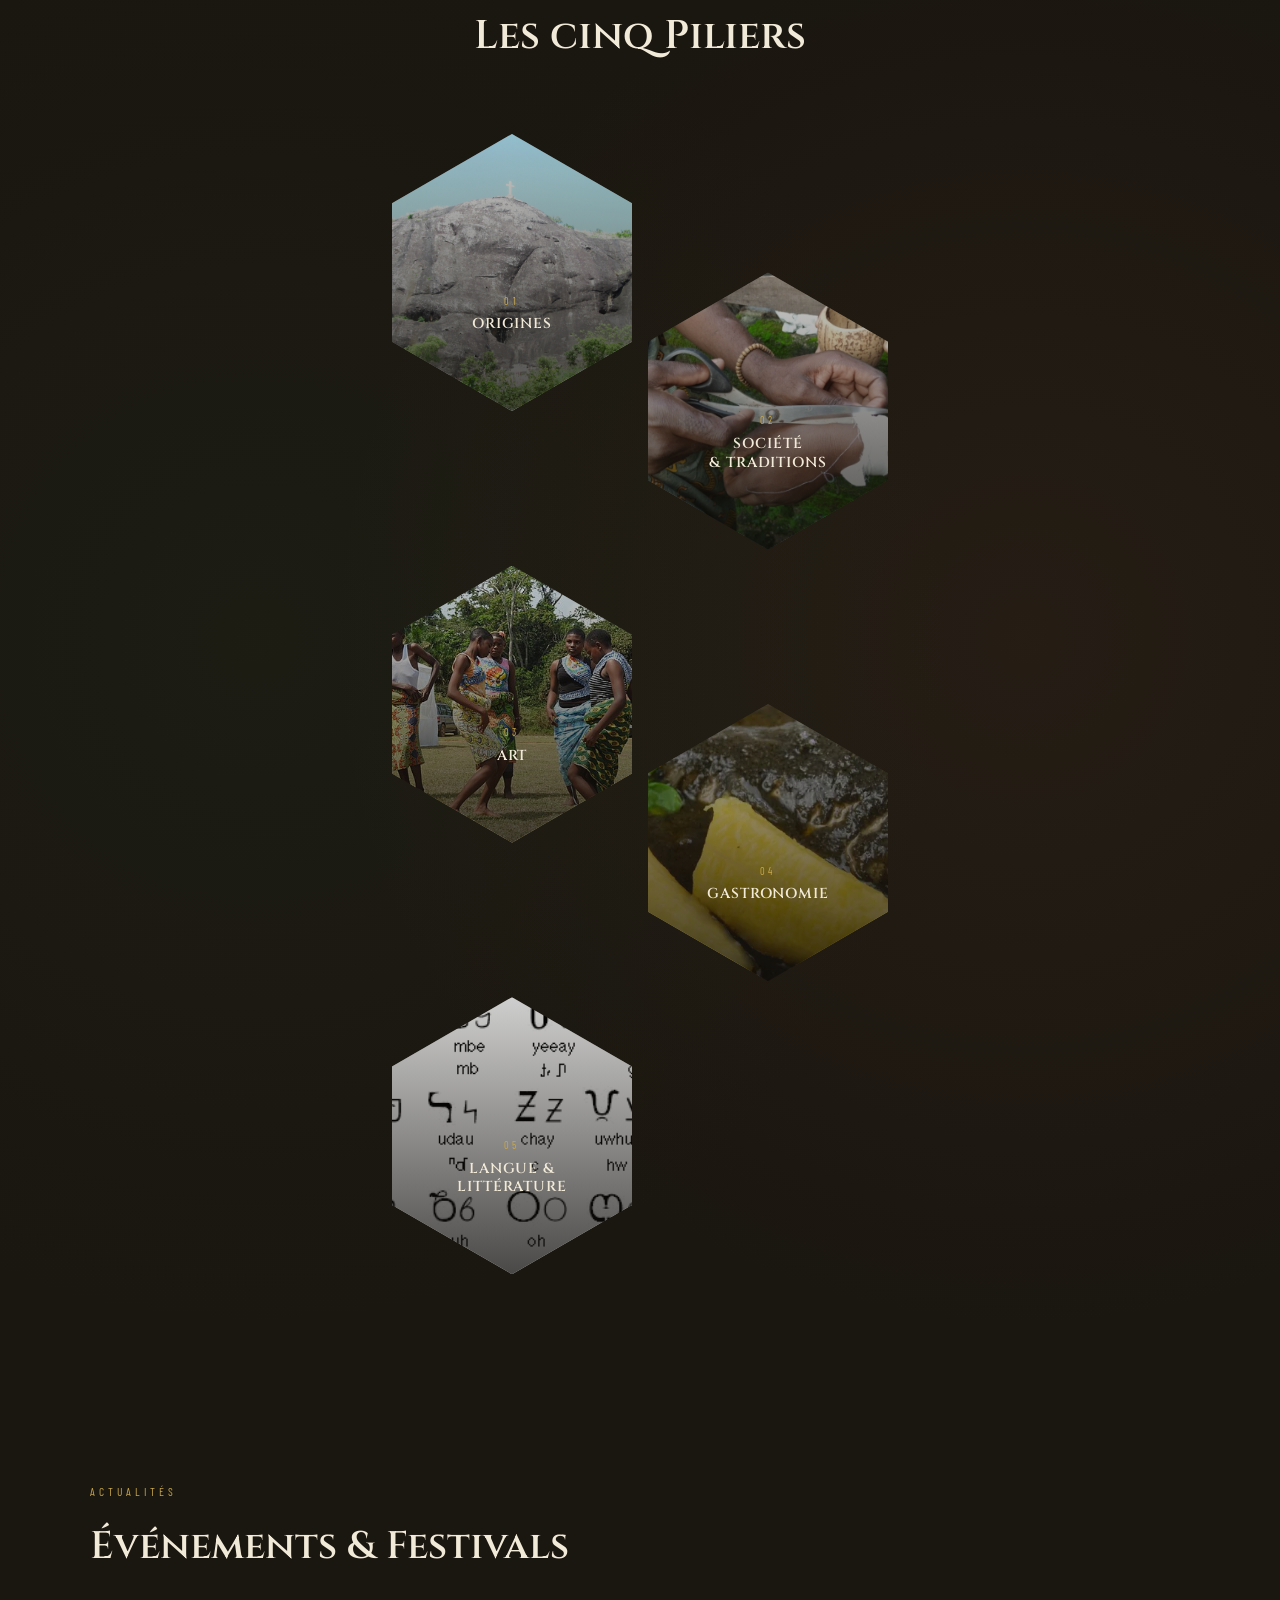
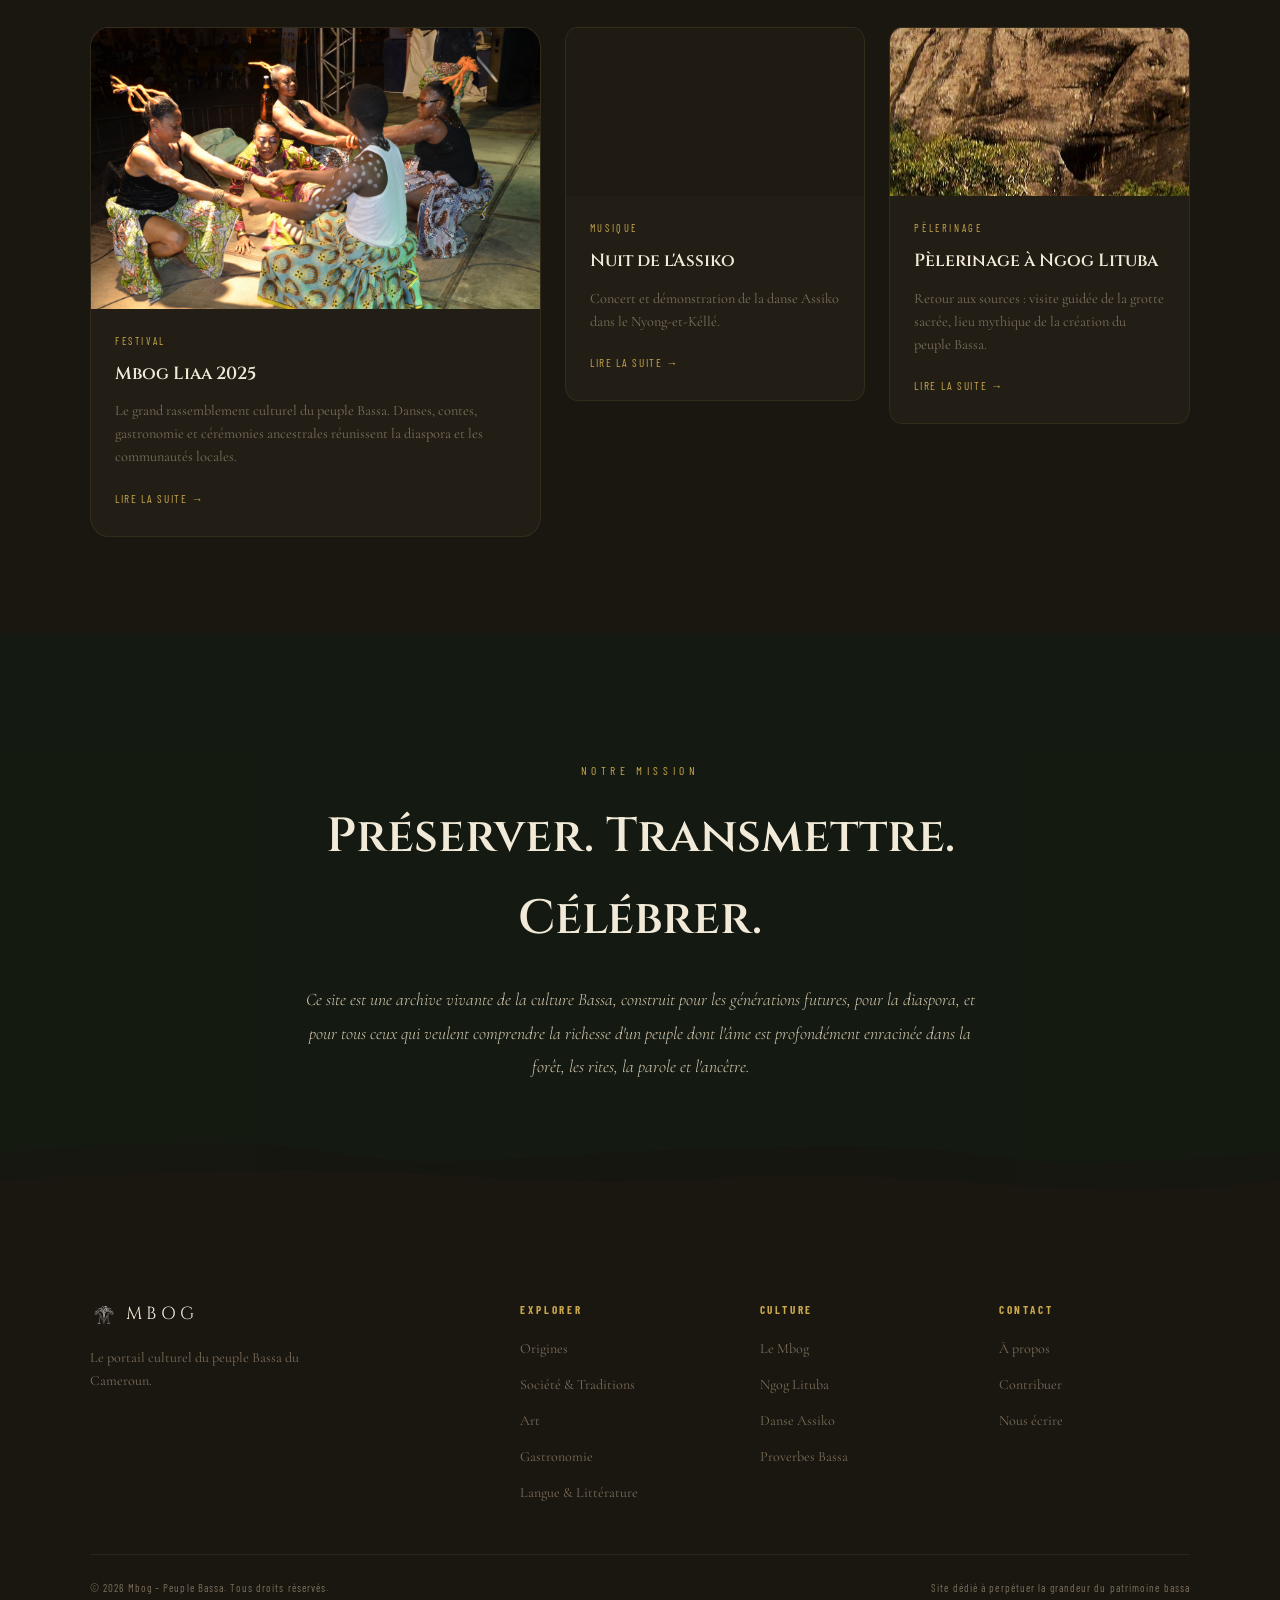
==== commit 9b36f074: "remplacement du symbole ✦ par l'icone du site sur toutes les pages" ====
--- a/pages/index.html
+++ b/pages/index.html
@@ -17,7 +17,7 @@
   <!-- ═══════════════════════════════ NAVBAR ═══════════════════════════════ -->
   <nav class="navbar">
     <div class="nav-logo">
-      <span class="logo-symbol">✦</span>
+      <img src="../assets/icone/icone.svg" alt="Mbog" class="logo-icon">
       <span class="logo-text">MBOG</span>
     </div>
     <ul class="nav-links">
@@ -296,7 +296,7 @@
     <div class="footer-inner">
       <div class="footer-col footer-brand">
         <div class="footer-logo">
-          <span class="logo-symbol">✦</span>
+          <img src="../assets/icone/icone.svg" alt="Mbog" class="logo-icon">
           <span class="logo-text">MBOG</span>
         </div>
         <p>Le portail culturel du peuple Bassa du Cameroun.</p>
--- a/css/style.css
+++ b/css/style.css
@@ -138,6 +138,18 @@
 .logo-symbol {
   color: var(--c-gold);
   font-size: 1.2rem;
+}
+.logo-icon {
+  width: 28px;
+  height: 28px;
+  object-fit: contain;
+  filter: invert(0.9) sepia(0.2) saturate(2) hue-rotate(10deg) brightness(1.2);
+}
+[data-theme="light"] .logo-icon {
+  filter: invert(0.15) sepia(0.3) saturate(3) hue-rotate(10deg) brightness(0.8);
+}
+[data-theme="light"] .logo-icon {
+  filter: invert(0.15) sepia(0.3) saturate(3) hue-rotate(10deg) brightness(0.8);
 }
 .logo-text {
   font-family: var(--font-display);
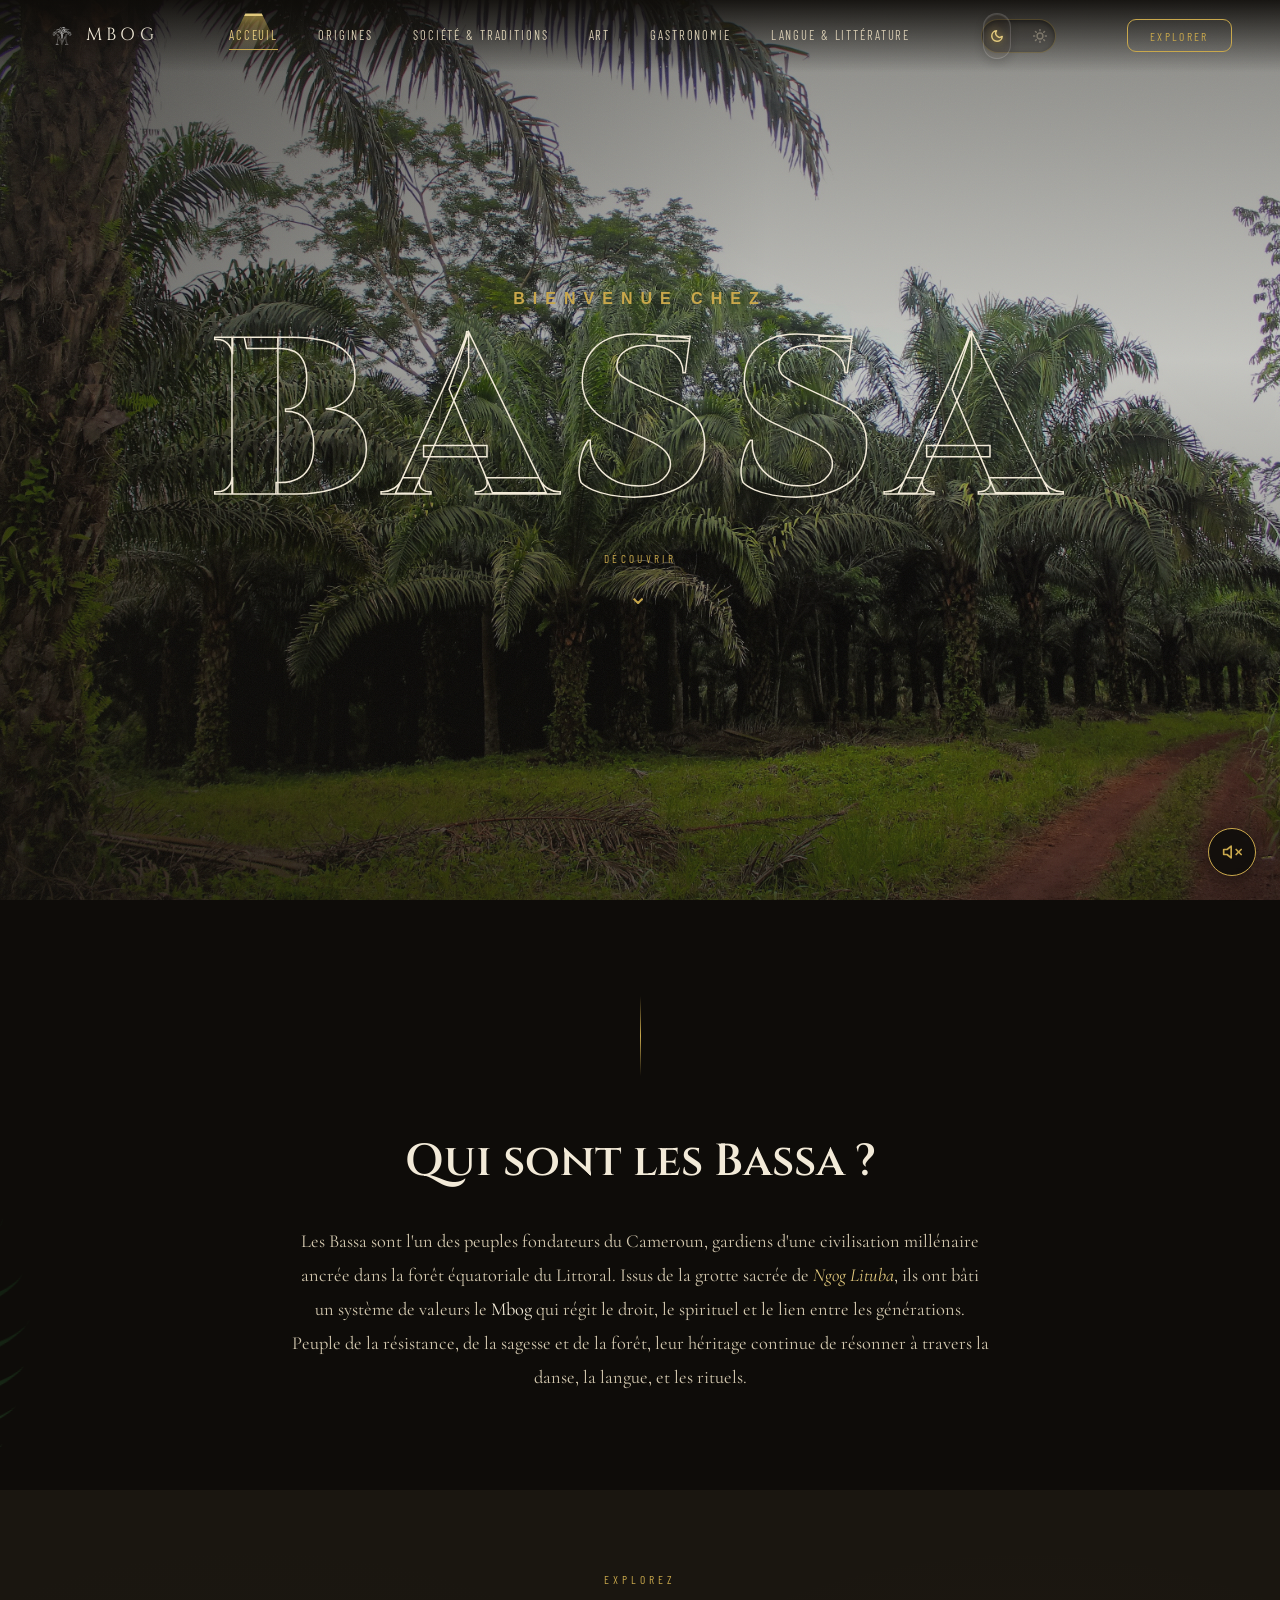
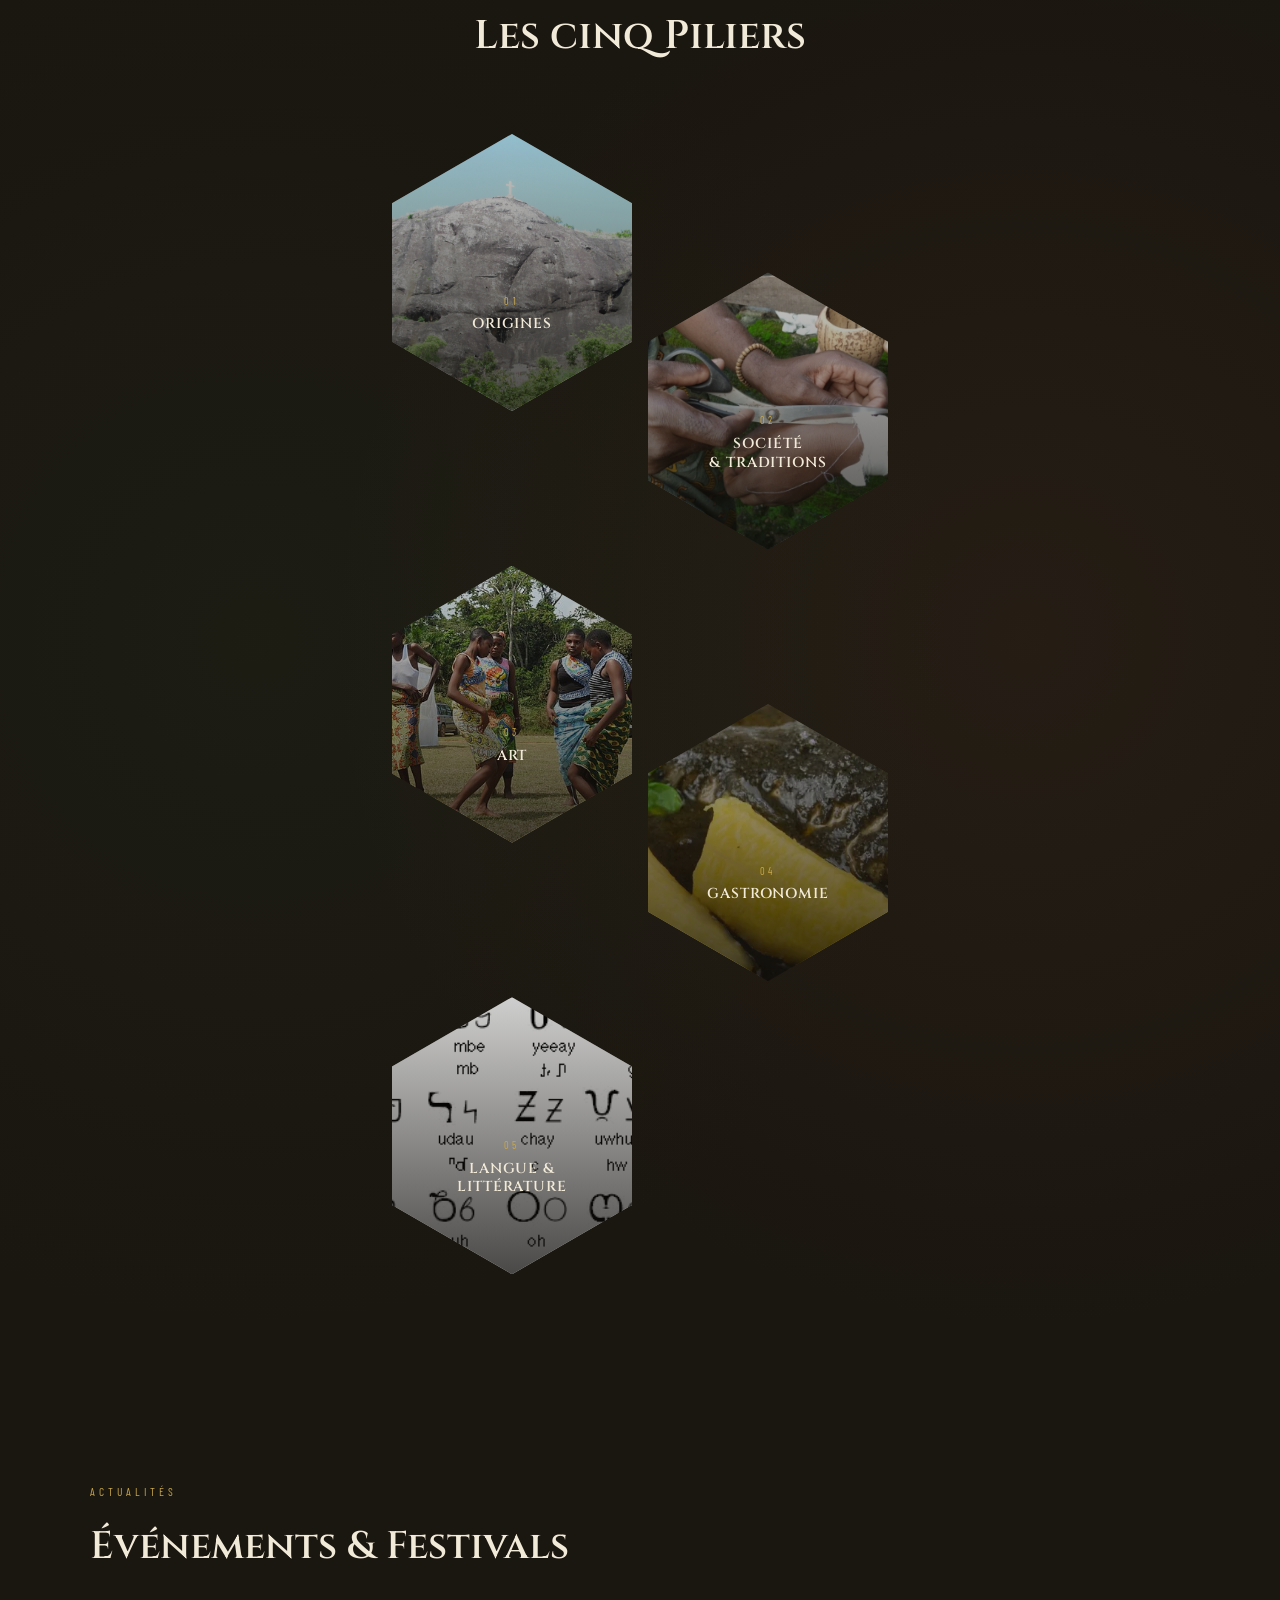
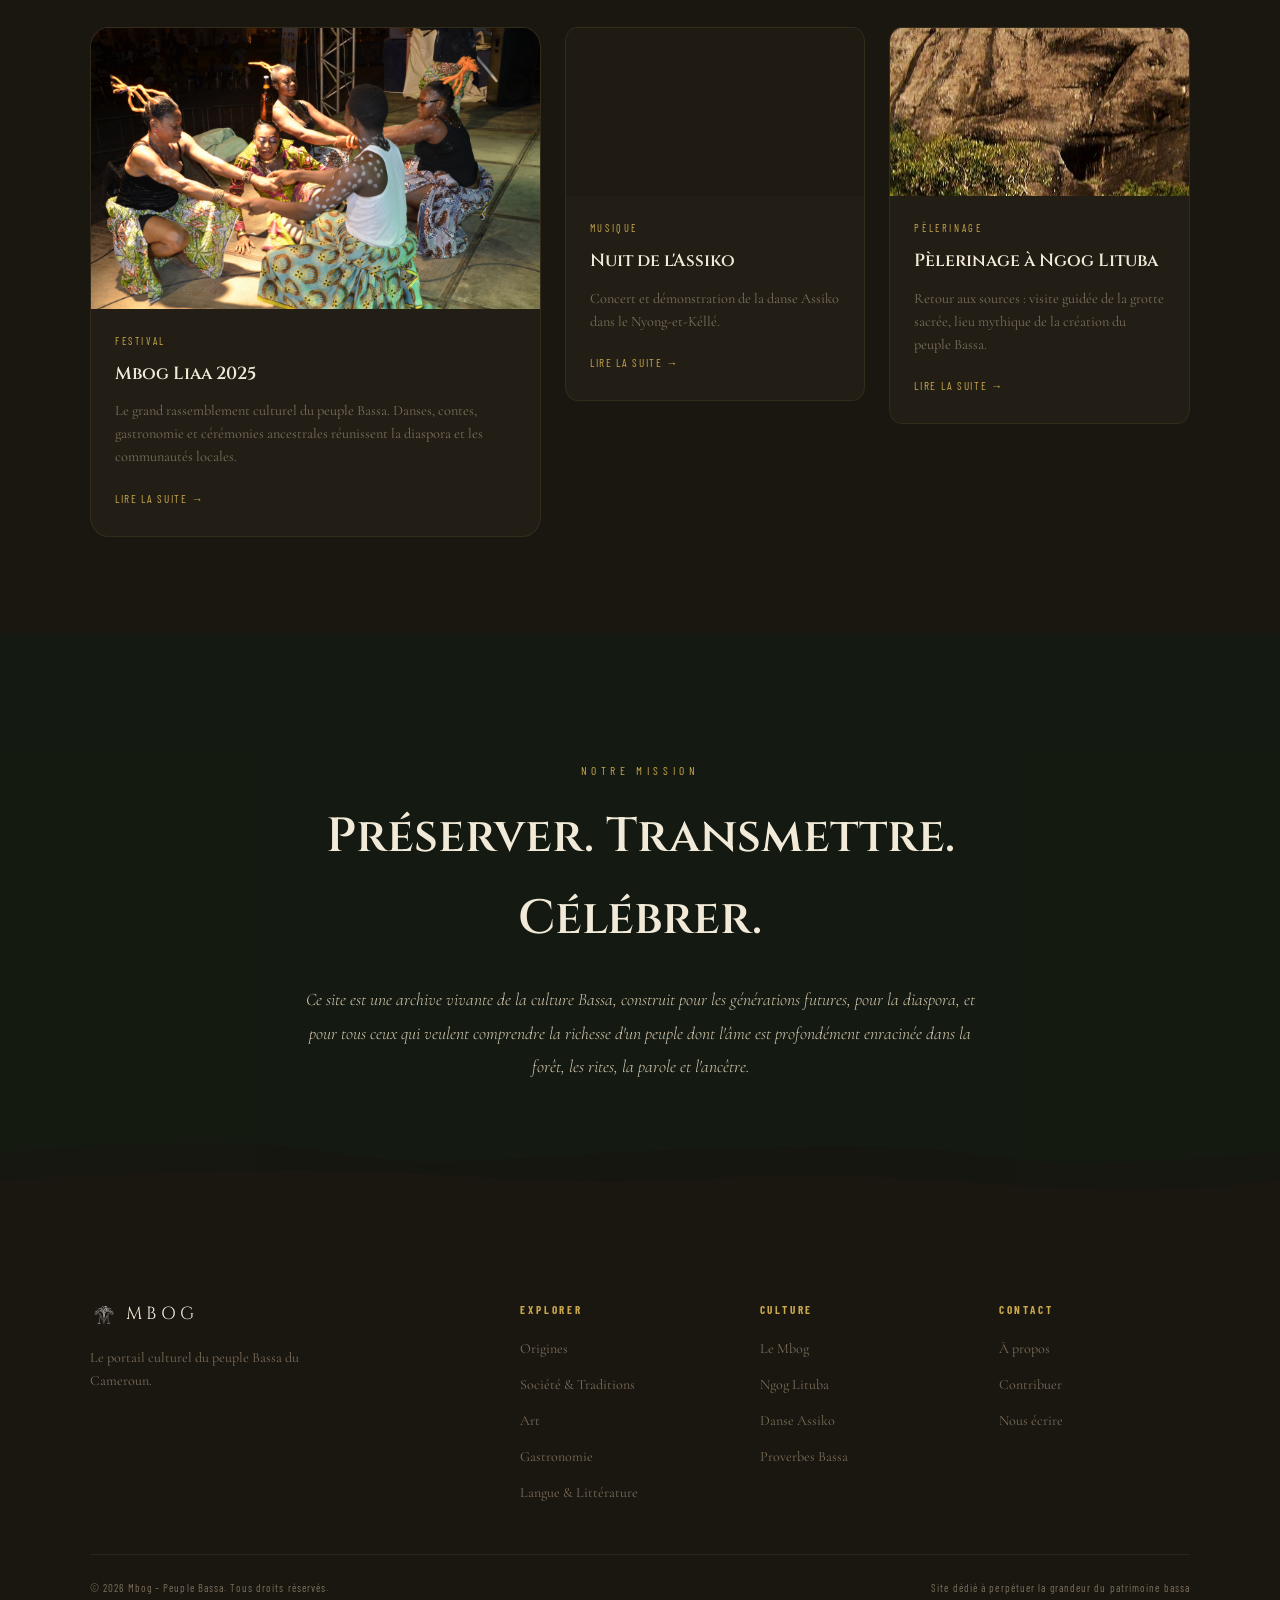
==== commit 390e8d7f: "ajout du favicon dore dans l'onglet du navigateur sur toutes les pages" ====
--- a/pages/index.html
+++ b/pages/index.html
@@ -2,6 +2,8 @@
 <html lang="fr">
 <head>
   <meta charset="UTF-8" />
+  <link rel="icon" type="image/svg+xml" href="../assets/icone/icone-gold.svg" sizes="any">
+  <link rel="icon" type="image/svg+xml" href="../assets/icone/icone-gold.svg" width="64" height="64">
   <meta name="viewport" content="width=device-width, initial-scale=1.0" />
   <title>Mbog — Le Peuple Bassa</title>
   <link rel="stylesheet" href="../css/style.css" />
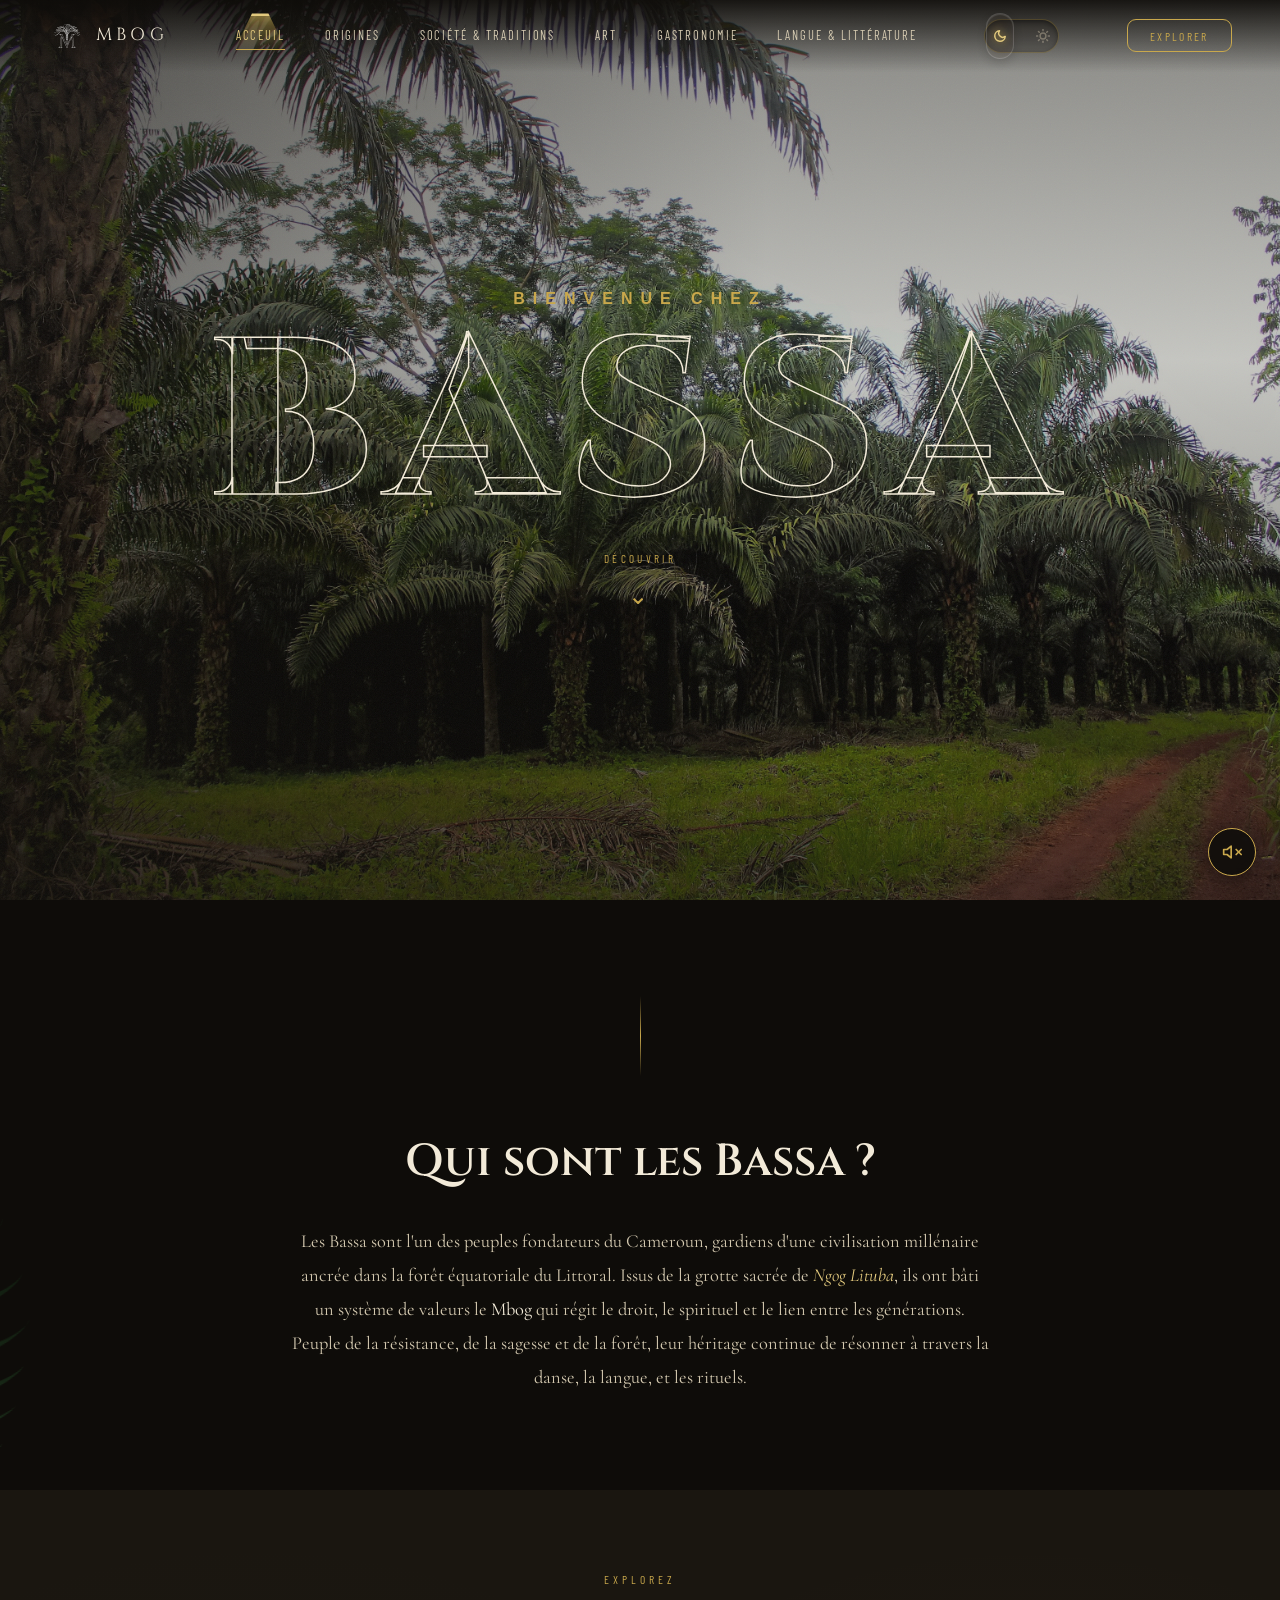
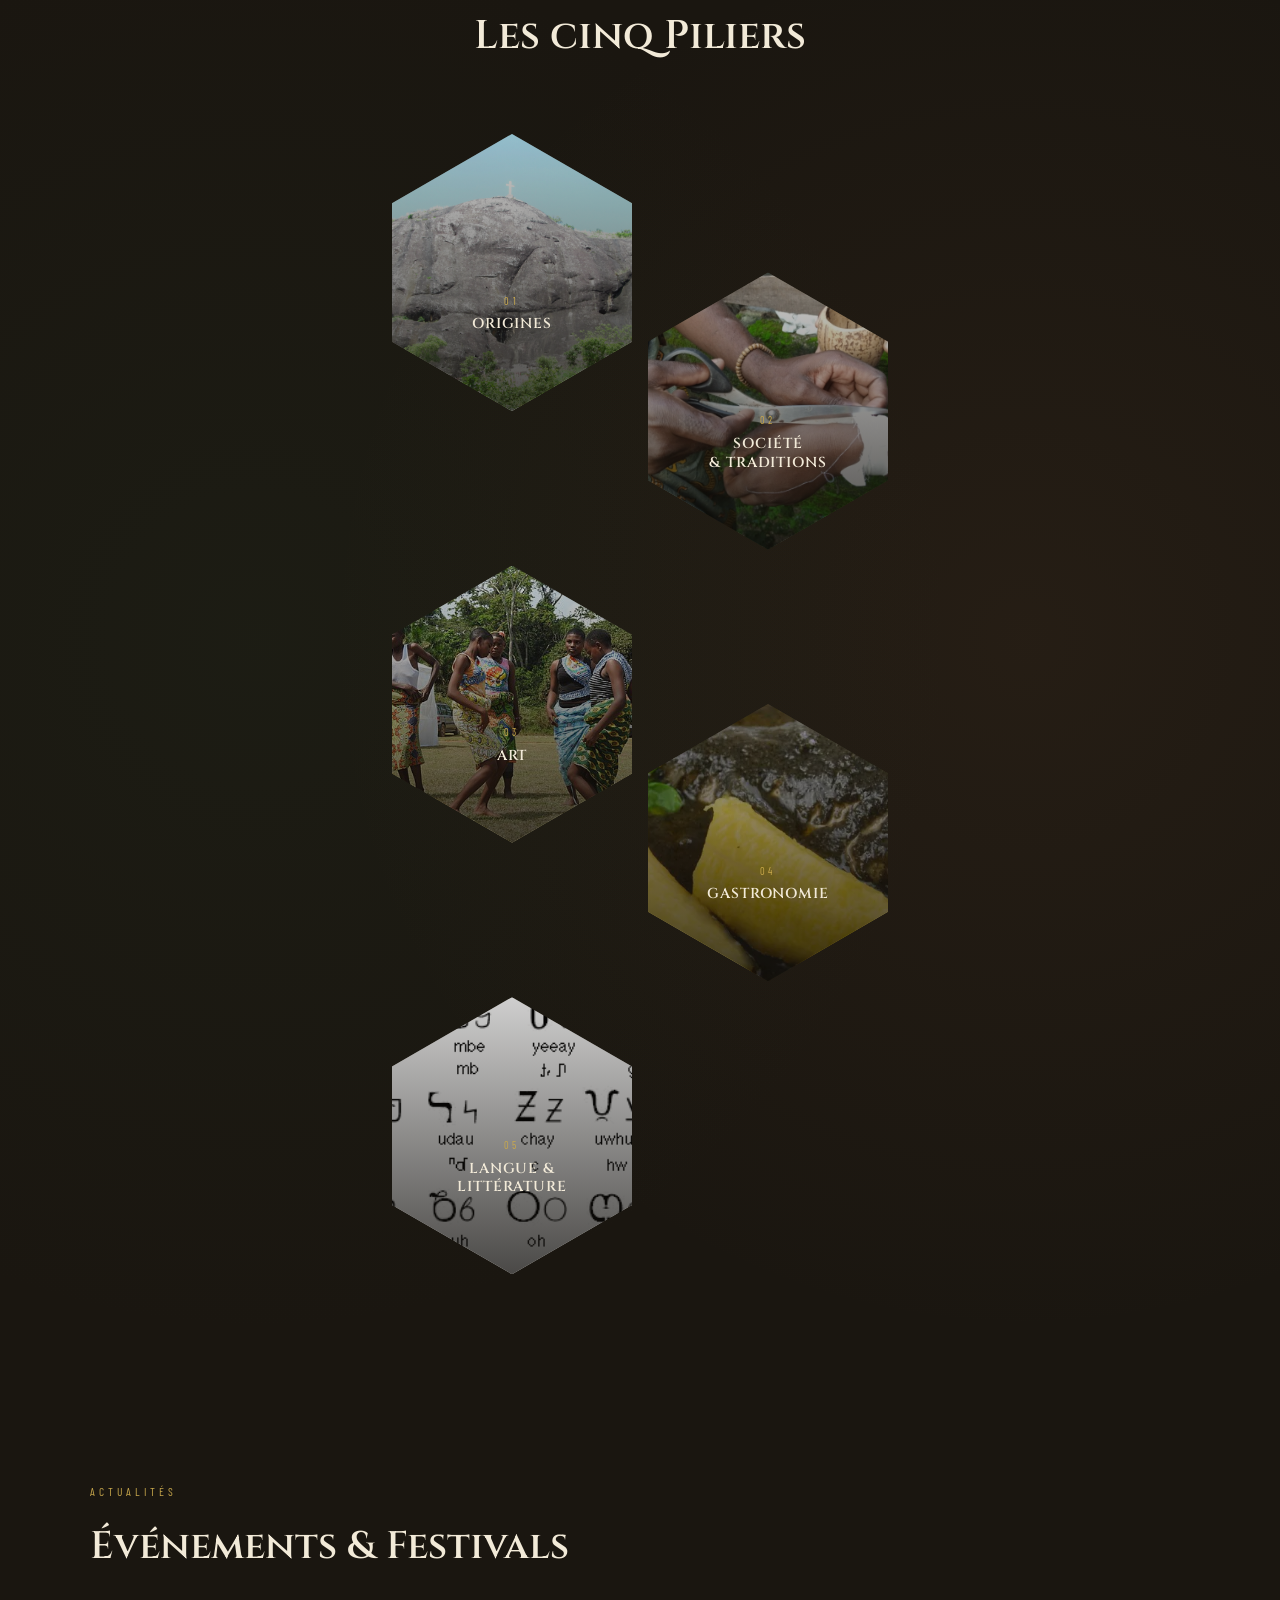
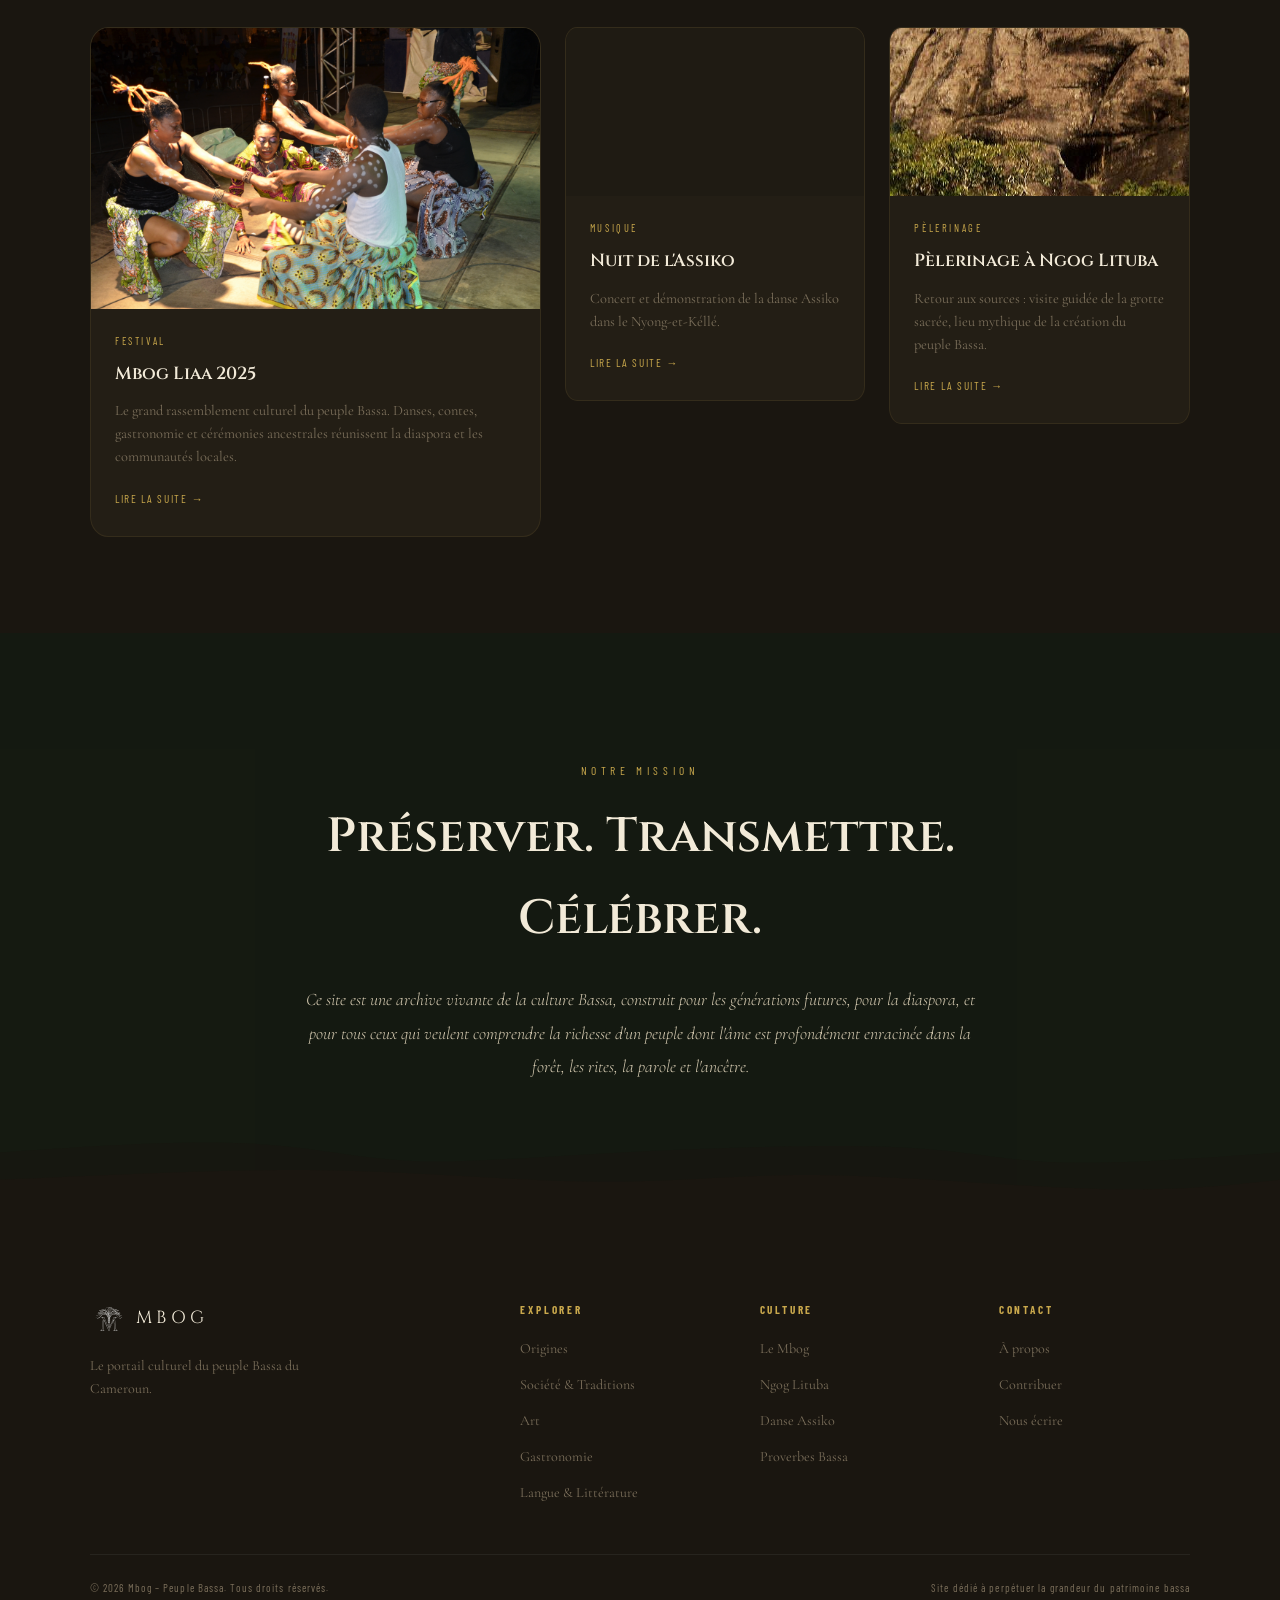
==== commit 8ad96882: "refonte du readme, mise a jour de la documentation, icone et favicon dore" ====
--- a/pages/index.html
+++ b/pages/index.html
@@ -5,7 +5,7 @@
   <link rel="icon" type="image/svg+xml" href="../assets/icone/icone-gold.svg" sizes="any">
   <link rel="icon" type="image/svg+xml" href="../assets/icone/icone-gold.svg" width="64" height="64">
   <meta name="viewport" content="width=device-width, initial-scale=1.0" />
-  <title>Mbog — Le Peuple Bassa</title>
+  <title>Mbog - Le Peuple Bassa</title>
   <link rel="stylesheet" href="../css/style.css" />
   <link rel="stylesheet" href="../css/transition.css" />
   <link rel="stylesheet" href="../css/audio.css" />
--- a/css/style.css
+++ b/css/style.css
@@ -140,8 +140,8 @@
   font-size: 1.2rem;
 }
 .logo-icon {
-  width: 28px;
-  height: 28px;
+  width: 38px;
+  height: 38px;
   object-fit: contain;
   filter: invert(0.9) sepia(0.2) saturate(2) hue-rotate(10deg) brightness(1.2);
 }
